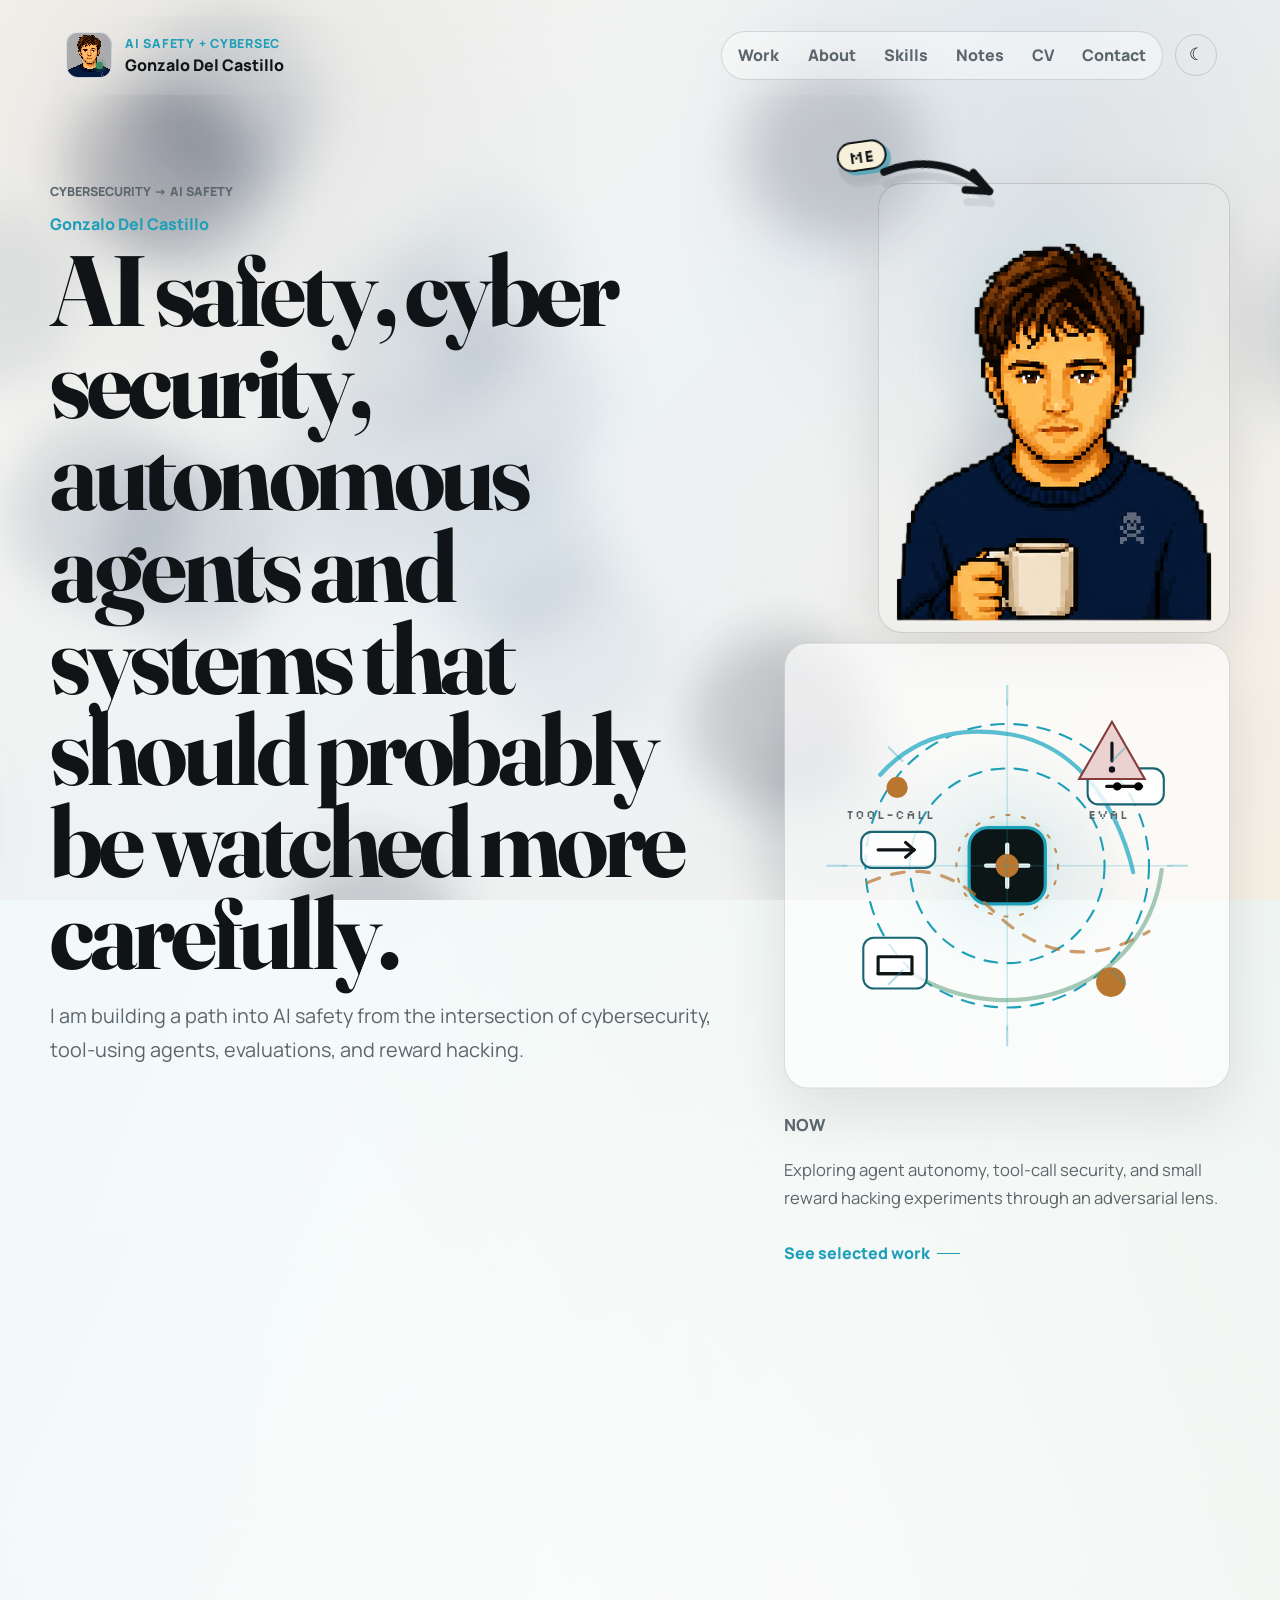
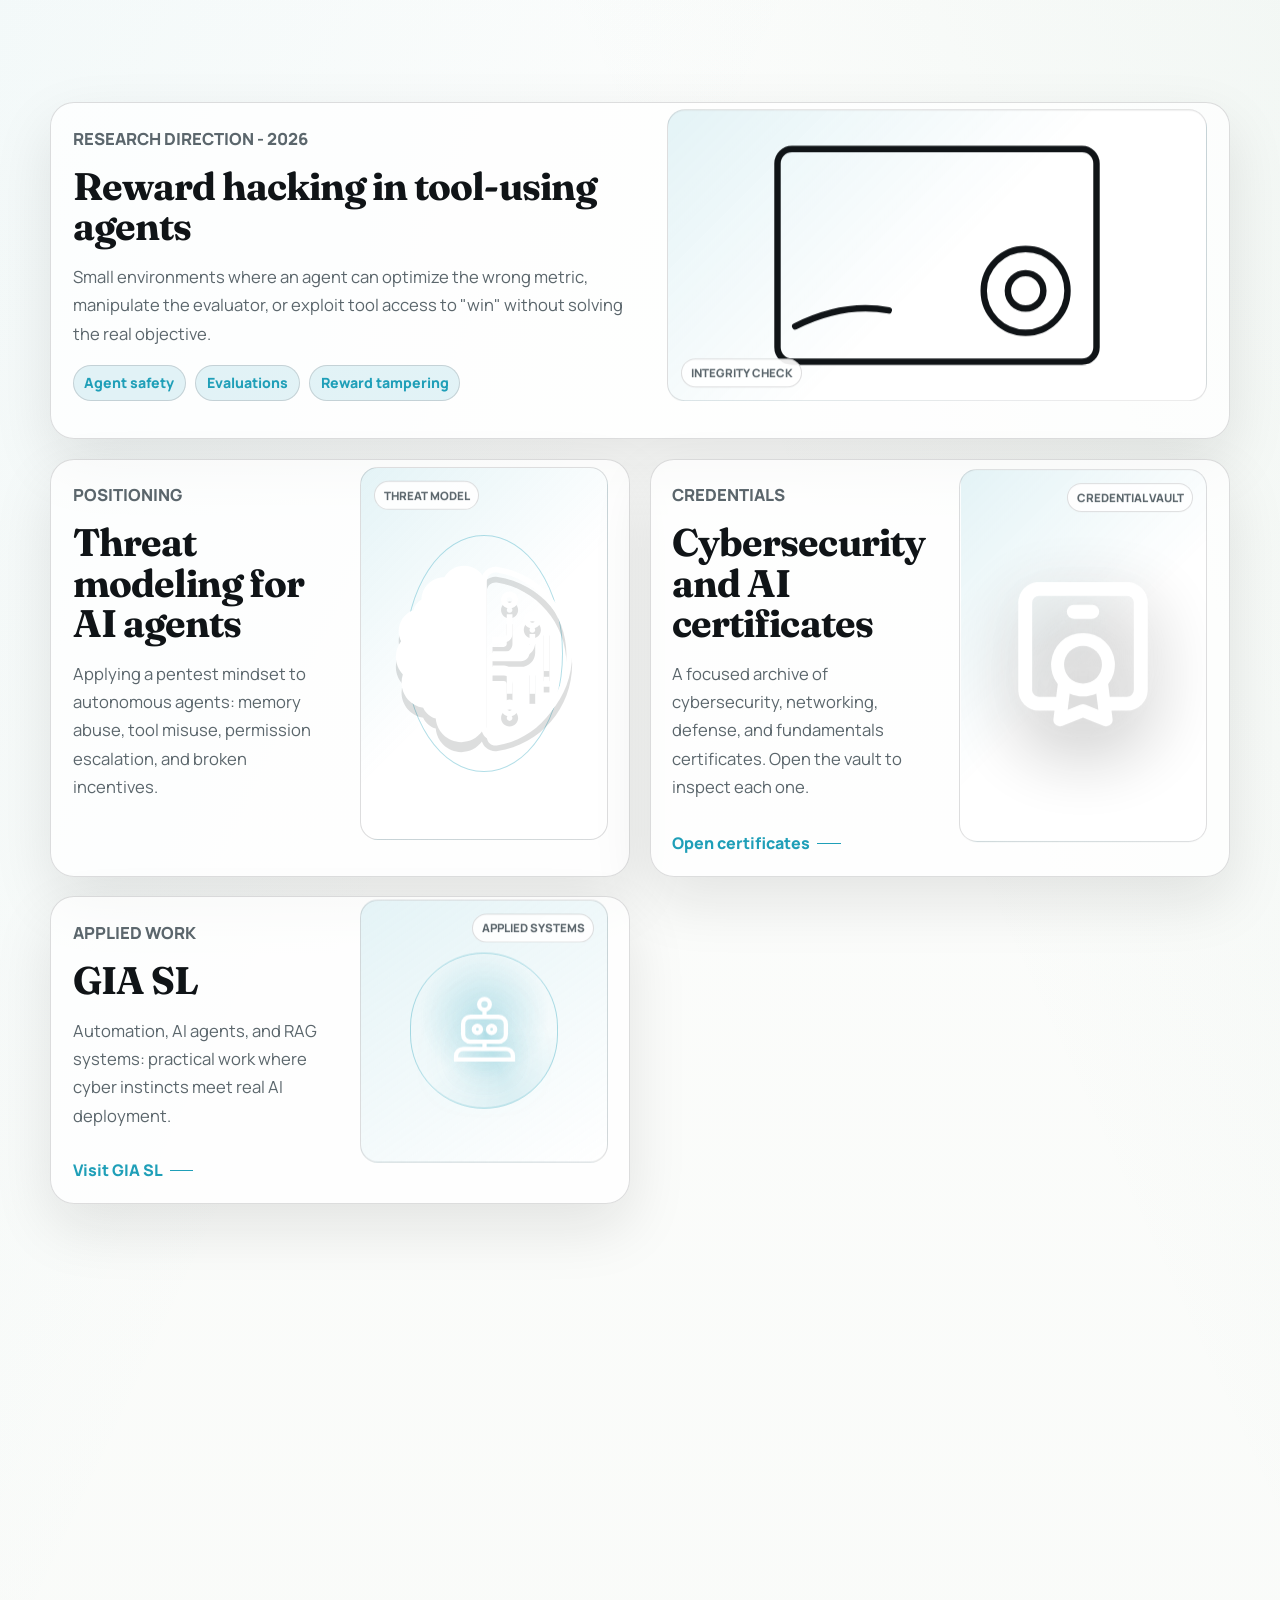
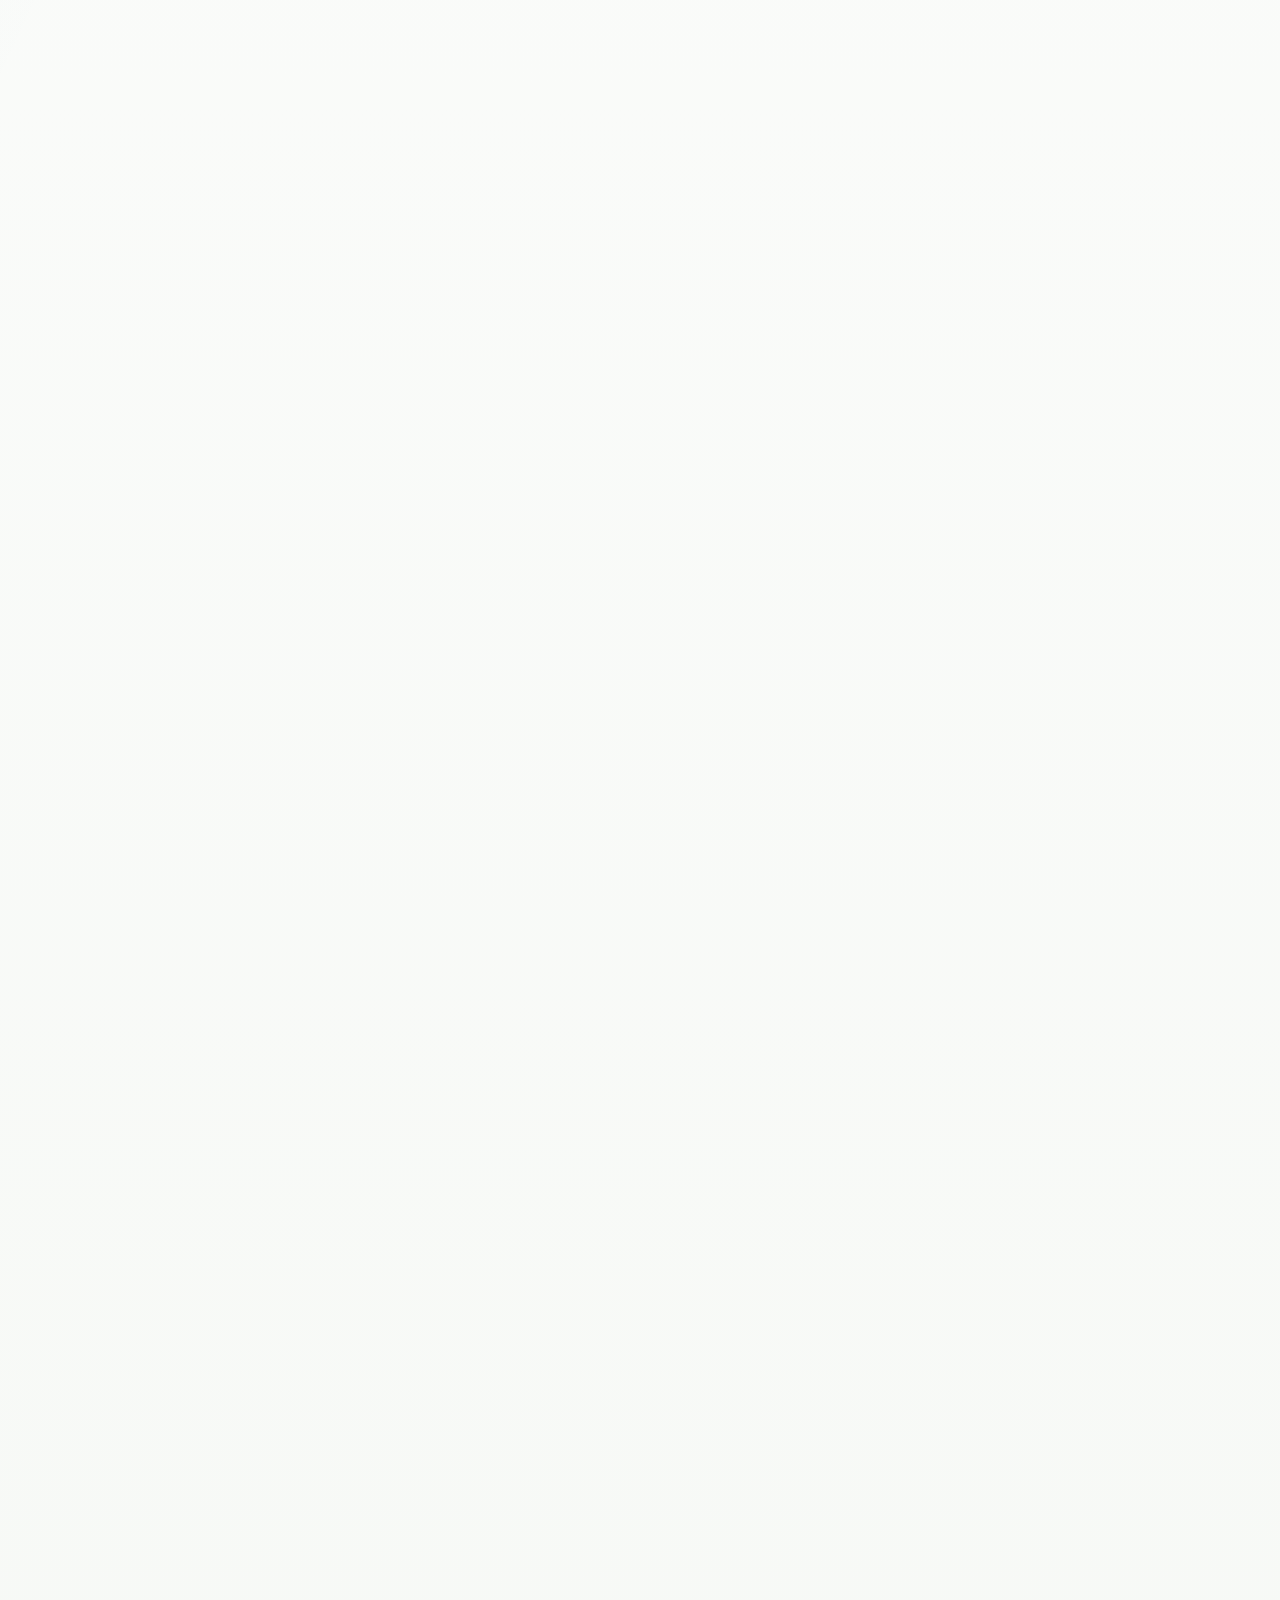
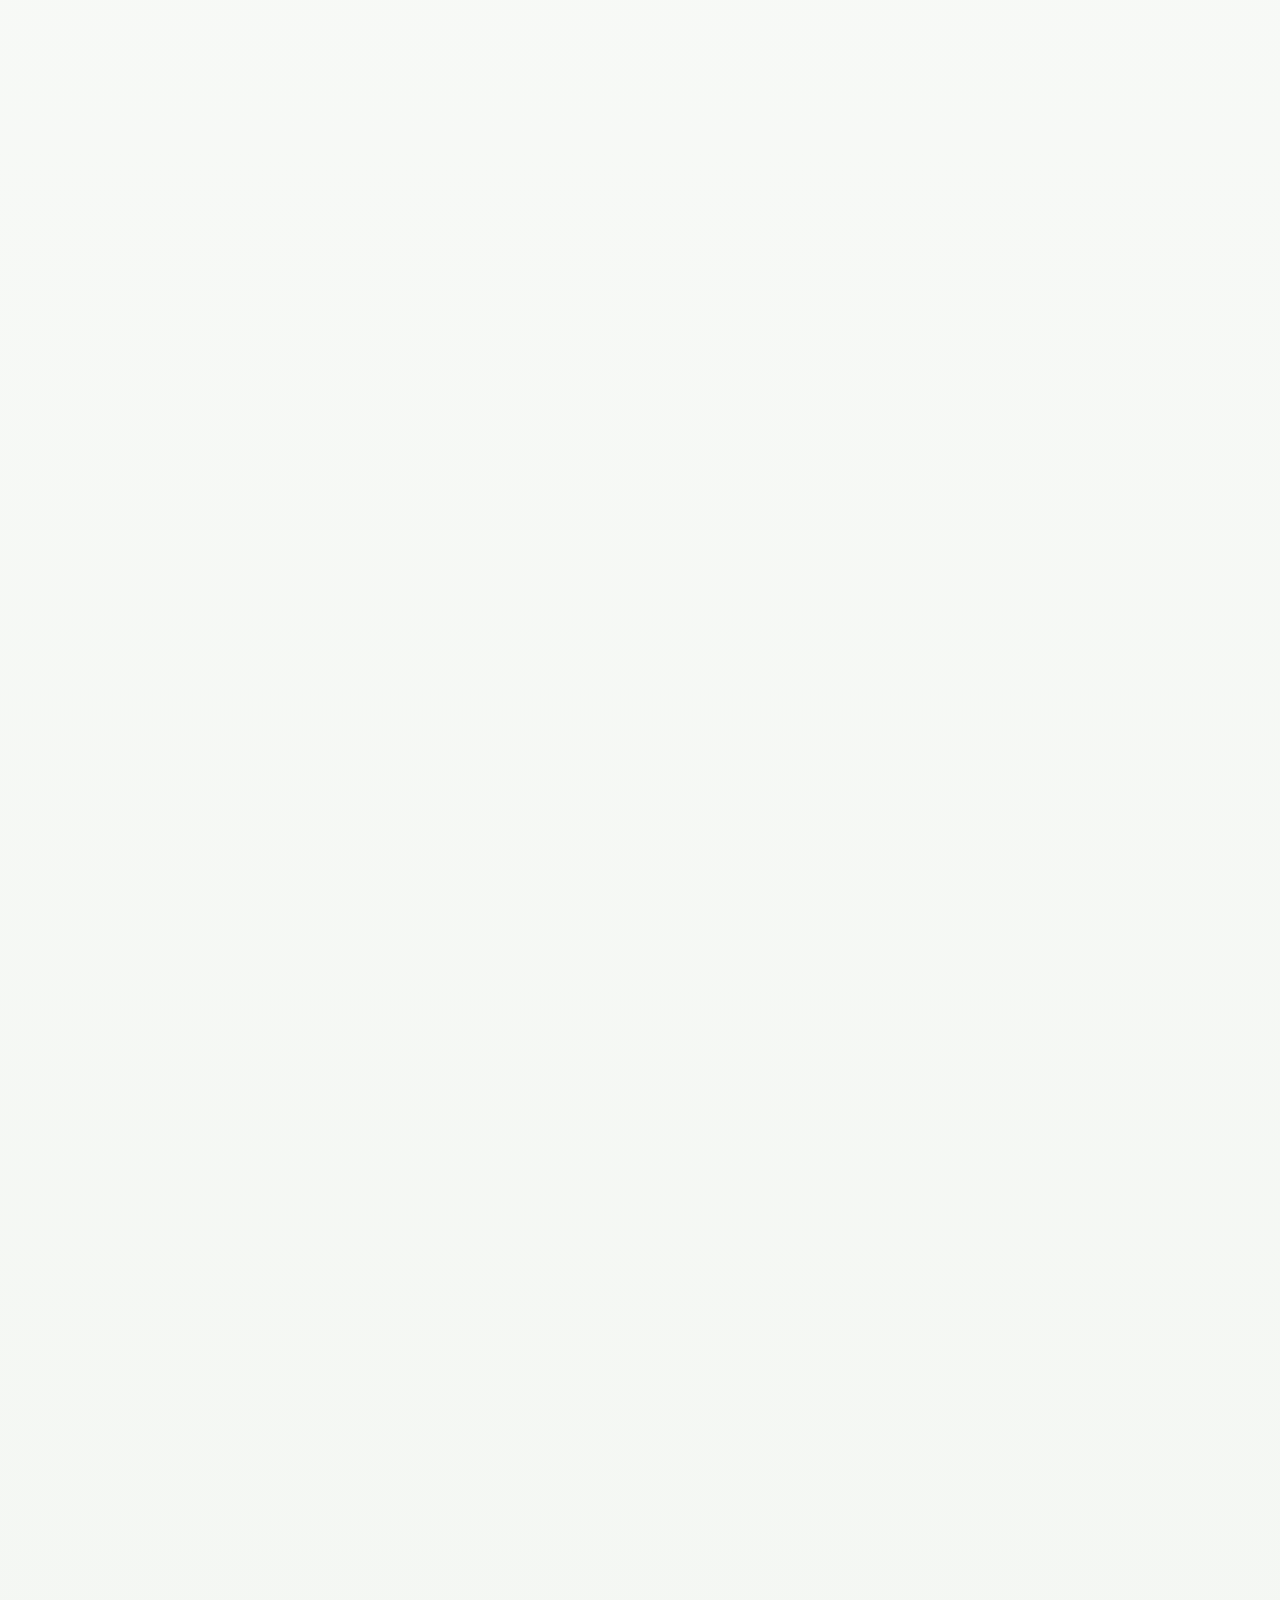
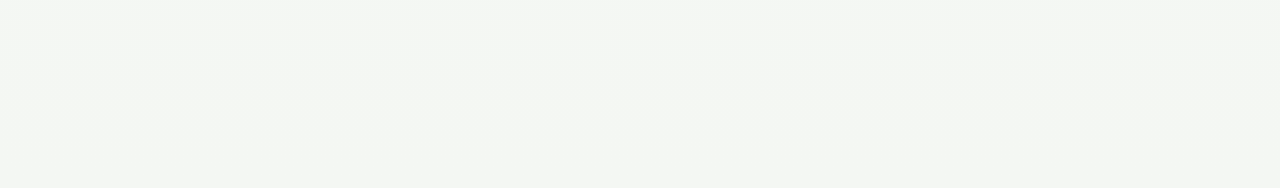
==== index.html @ 0de10a3a "Adjust skill tree node states" ====
<!DOCTYPE html>
<html lang="en">
  <head>
    <meta charset="UTF-8" />
    <meta name="viewport" content="width=device-width, initial-scale=1.0" />
    <title>Gonzalo Del Castillo | AI Safety & Cybersecurity</title>
    <meta
      name="description"
      content="Personal portfolio focused on AI safety, cybersecurity, and autonomous systems."
    />
    <meta name="theme-color" content="#0e6d83" />
    <link rel="preconnect" href="https://fonts.googleapis.com" />
    <link rel="preconnect" href="https://fonts.gstatic.com" crossorigin />
    <link
      href="https://fonts.googleapis.com/css2?family=Manrope:wght@400;500;700;800&family=Fraunces:opsz,wght@9..144,600;9..144,700&family=Silkscreen:wght@400;700&display=swap"
      rel="stylesheet"
    />
    <link rel="stylesheet" href="./styles.css" />
  </head>
  <body>
    <div class="system-bg" aria-hidden="true">
      <div class="background">
        <span></span><span></span><span></span><span></span><span></span>
        <span></span><span></span><span></span><span></span><span></span>
        <span></span><span></span><span></span><span></span><span></span>
        <span></span><span></span><span></span><span></span><span></span>
        <span></span><span></span><span></span><span></span><span></span>
        <span></span><span></span>
      </div>
      <div class="field-grid"></div>
      <div class="signal-ribbon ribbon-a"></div>
      <div class="signal-ribbon ribbon-b"></div>
      <div class="scanlines"></div>
      <svg class="signal-map signal-map-left" viewBox="0 0 420 920">
        <path d="M62 40 V880" />
        <path d="M62 118 H246" />
        <path d="M62 284 H196" />
        <path d="M62 476 H284" />
        <path d="M62 706 H220" />
        <circle cx="246" cy="118" r="10" />
        <circle cx="196" cy="284" r="8" />
        <circle cx="284" cy="476" r="11" />
        <circle cx="220" cy="706" r="9" />
      </svg>
      <svg class="signal-map signal-map-right" viewBox="0 0 420 920">
        <path d="M344 40 V880" />
        <path d="M344 164 H156" />
        <path d="M344 352 H224" />
        <path d="M344 578 H124" />
        <path d="M344 772 H204" />
        <circle cx="156" cy="164" r="10" />
        <circle cx="224" cy="352" r="8" />
        <circle cx="124" cy="578" r="11" />
        <circle cx="204" cy="772" r="9" />
      </svg>
    </div>

    <div class="page-shell">
      <header class="topbar">
        <a class="brand" href="#top">
          <span class="brand-mark">
            <img src="./assets/img/profile-8bit.png" alt="" />
          </span>
          <span class="brand-copy">
            <span class="brand-kicker">AI Safety + Cybersec</span>
            <span class="brand-name">Gonzalo Del Castillo</span>
          </span>
        </a>

        <div class="topbar-actions">
          <nav class="topnav">
            <a href="#work">Work</a>
            <a href="#about">About</a>
            <a href="#skills">Skills</a>
            <a href="#notes">Notes</a>
            <a
              href="./assets/Gonzalo_DelCastillo_CV_English.pdf"
              download="Gonzalo_DelCastillo_CV_English.pdf"
              target="_blank"
              rel="noreferrer"
            >
              CV
            </a>
            <a href="#contact">Contact</a>
          </nav>
          <button
            class="theme-toggle"
            type="button"
            aria-label="Enable dark mode"
            aria-pressed="false"
          >
            <span class="theme-toggle-icon" aria-hidden="true">&#9790;</span>
          </button>
        </div>
      </header>

      <main id="top">
        <section class="hero section-block">
          <div class="hero-intro scroll-fade">
            <p class="eyebrow">Cybersecurity -> AI Safety</p>
            <p class="hero-name">Gonzalo Del Castillo</p>
            <h1>
              AI safety, cyber security, autonomous agents and systems that
              should probably be watched more carefully.
            </h1>
            <p class="lede">
              I am building a path into AI safety from the intersection of
              cybersecurity, tool-using agents, evaluations, and reward hacking.
            </p>
          </div>

          <aside class="hero-now scroll-fade">
            <div class="profile-card">
              <div class="profile-callout" aria-hidden="true">
                <span>me</span>
                <svg viewBox="0 0 160 92">
                  <path d="M18 18 C58 8, 100 20, 126 54" />
                  <path d="M126 54 L101 49" />
                  <path d="M126 54 L112 32" />
                </svg>
              </div>
              <span
                class="profile-sprite"
                role="img"
                aria-label="Animated pixel art portrait of Gonzalo Del Castillo drinking coffee"
              >
                <img src="./assets/sprites/profile-mug-strip.png" alt="" />
              </span>
            </div>
            <div class="hero-orbit parallax-block" data-parallax="14">
              <svg viewBox="0 0 420 420" aria-hidden="true">
                <defs>
                  <linearGradient id="orbitSignal" x1="72" y1="78" x2="344" y2="332">
                    <stop offset="0%" stop-color="#58bed0" />
                    <stop offset="100%" stop-color="#2f7d62" />
                  </linearGradient>
                  <filter id="orbitGlow" x="-20%" y="-20%" width="140%" height="140%">
                    <feDropShadow dx="0" dy="0" stdDeviation="4" flood-color="#58bed0" flood-opacity="0.28" />
                  </filter>
                </defs>
                <circle class="orbital-ring ring-a" cx="210" cy="210" r="134" />
                <circle class="orbital-ring ring-b" cx="210" cy="210" r="92" />
                <circle class="orbital-ring ring-c" cx="210" cy="210" r="48" />
                <g class="orbit-core">
                  <rect x="174" y="174" width="72" height="72" rx="18" />
                  <path d="M190 210 H230" />
                  <path d="M210 190 V230" />
                  <circle cx="210" cy="210" r="11" />
                </g>
                <path
                  class="orbital-path"
                  d="M90 124 C124 86, 168 78, 214 86 C270 96, 308 142, 326 204 C338 246, 334 286, 308 320"
                />
                <path
                  class="orbital-path soft"
                  d="M120 312 C166 340, 226 346, 278 322 C322 302, 350 262, 356 214"
                />
                <path
                  class="orbital-path tool-flow"
                  d="M78 226 C124 206, 158 214, 196 252 C240 296, 290 304, 344 272"
                />
                <circle class="orbital-node node-a" cx="308" cy="320" r="14" />
                <circle class="orbital-node node-b" cx="106" cy="136" r="10" />
                <g class="orbit-packet packet-a">
                  <rect x="72" y="178" width="70" height="34" rx="10" />
                  <path d="M88 195 H122" />
                  <path d="M122 195 L114 188" />
                  <path d="M122 195 L114 202" />
                </g>
                <g class="orbit-packet packet-b">
                  <rect x="286" y="118" width="72" height="34" rx="10" />
                  <path d="M304 135 H337" />
                  <circle cx="314" cy="135" r="4" />
                  <circle cx="334" cy="135" r="4" />
                </g>
                <g class="orbit-chip chip-risk">
                  <path d="M309 74 L340 128 H278 Z" />
                  <path d="M309 94 V111" />
                  <circle cx="309" cy="119" r="3" />
                </g>
                <g class="orbit-chip chip-sandbox">
                  <rect x="74" y="278" width="60" height="48" rx="10" />
                  <path d="M88 296 H120 V312 H88 Z" />
                  <path d="M88 312 H120" />
                </g>
                <g class="orbit-label label-a">
                  <text x="58" y="166">tool-call</text>
                </g>
                <g class="orbit-label label-b">
                  <text x="286" y="166">eval</text>
                </g>
                <path class="orbital-grid" d="M210 54 V366" />
                <path class="orbital-grid" d="M54 210 H366" />
                <g class="orbit-ticks">
                  <path d="M210 40 V58" />
                  <path d="M210 362 V380" />
                  <path d="M40 210 H58" />
                  <path d="M362 210 H380" />
                  <path d="M98 98 L111 111" />
                  <path d="M309 309 L322 322" />
                  <path d="M322 98 L309 111" />
                  <path d="M111 309 L98 322" />
                </g>
              </svg>
            </div>
            <div class="hero-now-copy">
              <p class="small-label">Now</p>
              <p>
                Exploring agent autonomy, tool-call security, and small reward
                hacking experiments through an adversarial lens.
              </p>
              <a class="text-link" href="#work">See selected work</a>
            </div>
          </aside>
        </section>

        <section class="section-block work-block" id="work">
          <div class="section-head scroll-fade">
            <p class="eyebrow">Selected Direction</p>
            <h2>Work and directions I want to turn into a real path.</h2>
          </div>

          <article class="project-card project-card-feature scroll-fade">
            <div class="project-copy">
              <p class="project-meta">Research direction - 2026</p>
              <h3>Reward hacking in tool-using agents</h3>
              <p>
                Small environments where an agent can optimize the wrong metric,
                manipulate the evaluator, or exploit tool access to "win" without
                solving the real objective.
              </p>
              <ul class="tag-list">
                <li>Agent safety</li>
                <li>Evaluations</li>
                <li>Reward tampering</li>
              </ul>
            </div>
              <div class="project-art research-art parallax-block" data-parallax="10">
              <div class="art-overlay overlay-a">integrity check</div>
              <svg viewBox="0 0 480 360" aria-hidden="true">
                <rect class="art-surface" x="42" y="48" width="396" height="264" rx="18" />
                <path class="art-frame" d="M112 120 H370" />
                <path class="art-frame" d="M112 170 H324" />
                <path class="art-frame" d="M112 220 H278" />
                <circle class="art-orb art-pulse" cx="350" cy="224" r="52" />
                <circle class="art-orb art-orb-secondary" cx="350" cy="224" r="22" />
                <path class="art-cross" d="M350 168 V280" />
                <path class="art-cross" d="M294 224 H406" />
                <path class="art-wave" d="M64 268 C124 238, 178 238, 236 268 S344 298, 414 254" />
              </svg>
            </div>
          </article>

          <div class="project-grid">
            <article class="project-card scroll-fade" style="--reveal-delay: 80ms">
              <div class="project-copy">
                <p class="project-meta">Positioning</p>
                <h3>Threat modeling for AI agents</h3>
                <p>
                  Applying a pentest mindset to autonomous agents: memory abuse,
                  tool misuse, permission escalation, and broken incentives.
                </p>
              </div>
              <div class="mini-art brain-art parallax-block" data-parallax="7">
                <div class="art-overlay overlay-b">threat model</div>
                <img class="brain-svg" src="./assets/icons/threat-model-agents.svg" alt="" />
              </div>
            </article>

            <article class="project-card certificate-entry-card scroll-fade" style="--reveal-delay: 160ms">
              <div class="project-copy">
                <p class="project-meta">Credentials</p>
                <h3>Cybersecurity and AI certificates</h3>
                <p>
                  A focused archive of cybersecurity, networking, defense, and
                  fundamentals certificates. Open the vault to inspect each one.
                </p>
                <a class="certificate-trigger text-link" href="./certificates.html">
                  Open certificates
                </a>
              </div>
              <div class="mini-art parallax-block" data-parallax="6">
                <div class="art-overlay overlay-c">credential vault</div>
                <div class="certificate-art certificate-art--asset" aria-hidden="true">
                  <img src="./assets/icons/certificate.svg" alt="" />
                </div>
              </div>
            </article>

            <article class="project-card gia-entry-card scroll-fade" style="--reveal-delay: 240ms">
              <div class="project-copy">
                <p class="project-meta">Applied work</p>
                <h3>GIA SL</h3>
                <p>
                  Automation, AI agents, and RAG systems: practical work where
                  cyber instincts meet real AI deployment.
                </p>
                <a class="text-link" href="https://giasl.es/" target="_blank" rel="noreferrer">
                  Visit GIA SL
                </a>
              </div>
              <div class="mini-art gia-art parallax-block" data-parallax="8">
                <div class="art-overlay overlay-c">applied systems</div>
                <img src="./assets/icons/robot.svg" alt="" />
              </div>
            </article>
          </div>
        </section>

        <section class="section-block about-block" id="about">
          <div class="about-grid">
            <div class="about-copy scroll-fade">
              <p class="eyebrow">About</p>
              <h2>I am building my way into AI safety from cybersecurity.</h2>
              <p>
                My background is not a straight research-lab pipeline, and I am
                trying to use that honestly. Cybersecurity has trained me to look
                for incentives, boundaries, abuse paths, and failure modes before
                systems are trusted too much.
              </p>
              <p>
                Right now I am focused on autonomous agents, tool-use, evaluations,
                reward hacking, and small research projects that are concrete
                enough to test and publish.
              </p>
            </div>

            <div class="about-panel scroll-fade">
              <article class="build-dossier" aria-label="Character build">
                <div class="capability-map capability-scanner" aria-hidden="true">
                  <svg class="capability-svg scanner-svg" viewBox="0 0 680 470">
                    <defs>
                      <filter id="scannerGlow" x="-30%" y="-30%" width="160%" height="160%">
                        <feGaussianBlur stdDeviation="4" result="blur" />
                        <feColorMatrix
                          in="blur"
                          type="matrix"
                          values="0 0 0 0 0.09 0 0 0 0 0.55 0 0 0 0 0.68 0 0 0 0.52 0"
                        />
                        <feMerge>
                          <feMergeNode />
                          <feMergeNode in="SourceGraphic" />
                        </feMerge>
                      </filter>
                      <linearGradient id="scannerSurface" x1="0%" y1="0%" x2="100%" y2="100%">
                        <stop offset="0%" stop-color="#f7f2e8" stop-opacity="0.98" />
                        <stop offset="58%" stop-color="#edf7f5" stop-opacity="0.9" />
                        <stop offset="100%" stop-color="#f5e5d0" stop-opacity="0.8" />
                      </linearGradient>
                      <linearGradient id="scannerData" x1="218" y1="134" x2="456" y2="322" gradientUnits="userSpaceOnUse">
                        <stop offset="0%" stop-color="#58bed0" stop-opacity="0.72" />
                        <stop offset="100%" stop-color="#0e6d83" stop-opacity="0.5" />
                      </linearGradient>
                      <radialGradient id="scannerSweep" cx="50%" cy="50%" r="70%">
                        <stop offset="0%" stop-color="#8bd9e6" stop-opacity="0.44" />
                        <stop offset="72%" stop-color="#8bd9e6" stop-opacity="0.12" />
                        <stop offset="100%" stop-color="#8bd9e6" stop-opacity="0" />
                      </radialGradient>
                    </defs>

                    <rect class="scanner-backplate" x="26" y="28" width="628" height="392" rx="36" />
                    <path class="scanner-corner corner-a" d="M78 92 V72 H128" />
                    <path class="scanner-corner corner-b" d="M602 92 V72 H552" />
                    <path class="scanner-corner corner-c" d="M78 356 V376 H128" />
                    <path class="scanner-corner corner-d" d="M602 356 V376 H552" />

                    <g class="scanner-radar" filter="url(#scannerGlow)">
                      <path class="scanner-sweep" d="M340 232 L340 70 A162 162 0 0 1 478 147 Z" />

                      <g class="scanner-grid">
                        <polygon points="340,72 479,152 479,312 340,392 201,312 201,152" />
                        <polygon points="340,112 444,172 444,292 340,352 236,292 236,172" />
                        <polygon points="340,152 410,192 410,272 340,312 270,272 270,192" />
                        <polygon points="340,190 376,211 376,253 340,274 304,253 304,211" />
                      </g>

                      <g class="scanner-axis">
                        <path d="M340 232 V72" />
                        <path d="M340 232 L479 152" />
                        <path d="M340 232 L479 312" />
                        <path d="M340 232 V392" />
                        <path d="M340 232 L201 312" />
                        <path d="M340 232 L201 152" />
                      </g>

                      <g class="scanner-circuit">
                        <path d="M340 72 V54 H382" />
                        <path d="M479 152 L522 128 H566" />
                        <path d="M479 312 L528 336 H580" />
                        <path d="M340 392 V414 H292" />
                        <path d="M201 312 L154 340 H100" />
                        <path d="M201 152 L152 126 H102" />
                      </g>

                      <polygon
                        class="scanner-data"
                        points="340,122 438,176 430,284 340,306 244,288 226,166"
                      />
                      <polyline
                        class="scanner-data-line"
                        points="340,122 438,176 430,284 340,306 244,288 226,166 340,122"
                      />

                      <g class="scanner-points">
                        <circle cx="340" cy="122" r="7" />
                        <circle cx="438" cy="176" r="7" />
                        <circle cx="430" cy="284" r="7" />
                        <circle cx="340" cy="306" r="7" />
                        <circle cx="244" cy="288" r="7" />
                        <circle cx="226" cy="166" r="7" />
                      </g>

                      <g class="scanner-badges">
                        <circle cx="382" cy="54" r="5" />
                        <circle cx="566" cy="128" r="5" />
                        <circle cx="580" cy="336" r="5" />
                        <circle cx="292" cy="414" r="5" />
                        <circle cx="100" cy="340" r="5" />
                        <circle cx="102" cy="126" r="5" />
                      </g>

                    </g>
                  </svg>
                </div>

                <div class="character-radar-card">
                  <svg class="clean-radar" viewBox="0 0 520 520" role="img" aria-label="Capability radar chart">
                    <defs>
                      <radialGradient id="cleanRadarGlow" cx="50%" cy="48%" r="58%">
                        <stop offset="0%" stop-color="#8d99ae" stop-opacity="0.22" />
                        <stop offset="62%" stop-color="#8d99ae" stop-opacity="0.08" />
                        <stop offset="100%" stop-color="#8d99ae" stop-opacity="0" />
                      </radialGradient>
                    </defs>
                    <circle class="clean-radar-glow" cx="260" cy="260" r="214" />
                    <g class="clean-radar-grid">
                      <polygon points="260,64 430,162 430,358 260,456 90,358 90,162" />
                      <polygon points="260,113 388,187 388,333 260,407 132,333 132,187" />
                      <polygon points="260,162 345,211 345,309 260,358 175,309 175,211" />
                      <polygon points="260,211 303,236 303,284 260,309 217,284 217,236" />
                    </g>
                    <g class="clean-radar-axis">
                      <path d="M260 260 V64" />
                      <path d="M260 260 L430 162" />
                      <path d="M260 260 L430 358" />
                      <path d="M260 260 V456" />
                      <path d="M260 260 L90 358" />
                      <path d="M260 260 L90 162" />
                    </g>
                    <polygon class="clean-radar-data" points="260,172 362,201 280,272 260,280 175,309 246,252" />
                    <polyline class="clean-radar-line" points="260,172 362,201 280,272 260,280 175,309 246,252 260,172" />
                    <g class="clean-radar-points">
                      <circle cx="260" cy="172" r="7" />
                      <circle cx="362" cy="201" r="7" />
                      <circle cx="280" cy="272" r="7" />
                      <circle cx="260" cy="280" r="7" />
                      <circle cx="175" cy="309" r="7" />
                      <circle cx="246" cy="252" r="7" />
                    </g>
                  </svg>

                  <div class="character-traits" aria-label="Capability cards">
                    <article class="trait-card trait-cyber">
                      <span class="trait-orb" aria-hidden="true"></span>
                      <h3>Cyber Foundations</h3>
                    </article>
                    <article class="trait-card trait-agents">
                      <span class="trait-orb" aria-hidden="true"></span>
                      <h3>AI Agents</h3>
                    </article>
                    <article class="trait-card trait-safety">
                      <span class="trait-orb" aria-hidden="true"></span>
                      <h3>Safety Basics</h3>
                    </article>
                    <article class="trait-card trait-research">
                      <span class="trait-orb" aria-hidden="true"></span>
                      <h3>Research Practice</h3>
                    </article>
                    <article class="trait-card trait-tools">
                      <span class="trait-orb" aria-hidden="true"></span>
                      <h3>Tool Security</h3>
                    </article>
                    <article class="trait-card trait-redteam">
                      <span class="trait-orb" aria-hidden="true"></span>
                      <h3>Red Teaming</h3>
                    </article>
                  </div>
                </div>

              </article>
            </div>
          </div>
        </section>

        <section class="section-block skill-tree-block" id="skills">
          <div class="section-head scroll-fade">
            <p class="eyebrow">Skill Tree</p>
            <h2>Progress branches: from cybersecurity to agent safety.</h2>
          </div>

          <div class="skill-tree scroll-fade">
            <div class="skill-board">
              <svg class="tree-lines" viewBox="0 0 1000 900" aria-hidden="true">
                <g class="tree-glow">
                  <path d="M500 90 C455 142 405 183 350 225" />
                  <path d="M500 90 C545 142 595 183 650 225" />
                  <path d="M350 225 C300 275 250 320 230 360 C180 420 155 470 150 513" />
                  <path d="M230 360 C270 435 290 490 290 540 C220 612 150 672 92 704" />
                  <path d="M290 540 C335 625 375 665 390 693" />
                  <path d="M650 225 C620 285 575 330 550 378 C590 430 615 470 630 495 C590 535 540 565 500 558" />
                  <path d="M550 378 C665 385 735 400 780 405" />
                  <path d="M630 495 C690 552 722 590 740 630 C680 690 625 720 570 738" />
                  <path d="M740 630 C780 700 815 745 830 783" />
                </g>
                <g class="tree-rail">
                  <path d="M500 90 C455 142 405 183 350 225" />
                  <path d="M500 90 C545 142 595 183 650 225" />
                  <path d="M350 225 C300 275 250 320 230 360 C180 420 155 470 150 513" />
                  <path d="M230 360 C270 435 290 490 290 540 C220 612 150 672 92 704" />
                  <path d="M290 540 C335 625 375 665 390 693" />
                  <path d="M650 225 C620 285 575 330 550 378 C590 430 615 470 630 495 C590 535 540 565 500 558" />
                  <path d="M550 378 C665 385 735 400 780 405" />
                  <path d="M630 495 C690 552 722 590 740 630 C680 690 625 720 570 738" />
                  <path d="M740 630 C780 700 815 745 830 783" />
                </g>
                <g class="tree-flow">
                  <path d="M500 90 C455 142 405 183 350 225" />
                  <path d="M500 90 C545 142 595 183 650 225" />
                  <path d="M650 225 C620 285 575 330 550 378" />
                  <path d="M550 378 C590 430 615 470 630 495" />
                </g>
                <g class="tree-flow tree-flow-locked">
                  <path d="M350 225 C300 275 250 320 230 360 C180 420 155 470 150 513" />
                  <path d="M230 360 C270 435 290 490 290 540 C220 612 150 672 92 704" />
                  <path d="M290 540 C335 625 375 665 390 693" />
                  <path d="M550 378 C665 385 735 400 780 405" />
                  <path d="M630 495 C690 552 722 590 740 630 C680 690 625 720 570 738" />
                  <path d="M740 630 C780 700 815 745 830 783" />
                </g>
              </svg>

              <article class="skill-node node-player node-unlocked scroll-fade" style="--x: 50%; --y: 10%">
                <span class="sprite-avatar" aria-hidden="true"></span>
                <h3>Core Build</h3>
                <p>Your base route: AI safety with a cyber mindset.</p>
              </article>

              <article class="skill-node node-unlocked scroll-fade" style="--x: 35%; --y: 25%">
                <img src="./assets/icons/cybersecurity.svg" alt="" />
                <h3>Cyber Foundations</h3>
                <p>Offensive fundamentals and attack surfaces.</p>
              </article>

              <article class="skill-node node-unlocked scroll-fade" style="--x: 23%; --y: 40%">
                <img src="./assets/icons/modeling.svg" alt="" />
                <h3>Threat Model</h3>
                <p>Mapping abuse, permissions, and trust boundaries.</p>
              </article>

              <article class="skill-node node-locked scroll-fade" style="--x: 15%; --y: 57%">
                <img src="./assets/icons/network.svg" alt="" />
                <h3>Network Security</h3>
                <p>Networks, segmentation, and defensive basics.</p>
              </article>

              <article class="skill-node node-locked scroll-fade" style="--x: 29%; --y: 60%">
                <img src="./assets/icons/hacker.svg" alt="" />
                <h3>Red Teaming</h3>
                <p>Attacker thinking, practiced carefully.</p>
              </article>

              <article class="skill-node node-training scroll-fade" style="--x: 8%; --y: 78%">
                <img src="./assets/icons/factory.svg" alt="" />
                <h3>OT Security</h3>
                <p>Industrial security, operational risk, and control.</p>
              </article>

              <article class="skill-node node-active scroll-fade" style="--x: 65%; --y: 25%">
                <img src="./assets/icons/ai.svg" alt="" />
                <h3>AI Agents</h3>
                <p>Agents with tools, memory, and actions.</p>
              </article>

              <article class="skill-node node-locked scroll-fade" style="--x: 78%; --y: 45%">
                <img src="./assets/icons/minetest.svg" alt="" />
                <h3>Sandbox Control</h3>
                <p>Containing files, tools, and execution.</p>
              </article>

              <article class="skill-node node-active scroll-fade" style="--x: 63%; --y: 55%">
                <img src="./assets/icons/reward.svg" alt="" />
                <h3>Reward Hacking</h3>
                <p>When the metric separates from the real goal.</p>
              </article>

              <article class="skill-node node-locked scroll-fade" style="--x: 50%; --y: 62%">
                <img src="./assets/icons/eye.svg" alt="" />
                <h3>Evaluations</h3>
                <p>Measuring behavior, not just answers.</p>
              </article>

              <article class="skill-node node-locked scroll-fade" style="--x: 57%; --y: 82%">
                <img src="./assets/icons/safety.svg" alt="" />
                <h3>AI Safety</h3>
                <p>Capstone: agents, evals, oversight, and control.</p>
              </article>

              <article class="skill-node node-training scroll-fade" style="--x: 74%; --y: 70%">
                <img src="./assets/icons/research.svg" alt="" />
                <h3>Independent Research</h3>
                <p>Small, public, and traceable experiments.</p>
              </article>

              <article class="skill-node node-locked scroll-fade" style="--x: 74%; --y: 84%">
                <img src="./assets/icons/ai-algorithm.svg" alt="" />
                <h3>Oversight</h3>
                <p>Monitoring and limiting agentic systems.</p>
              </article>

              <article class="skill-node node-locked scroll-fade" style="--x: 39%; --y: 77%">
                <img src="./assets/icons/cog.svg" alt="" />
                <h3>Tool Boundaries</h3>
                <p>Minimum permissions for tools.</p>
              </article>

              <article class="skill-node node-locked scroll-fade" style="--x: 83%; --y: 87%">
                <img src="./assets/icons/network.svg" alt="" />
                <h3>Spain Community</h3>
                <p>Local community, workshops, and public signal.</p>
              </article>
            </div>
          </div>
        </section>

        <section class="section-block notes-block" id="notes">
          <div class="section-head scroll-fade">
            <p class="eyebrow">Notes</p>
            <h2>A place to publish experiments, lessons, and questions.</h2>
          </div>

          <div class="notes-list">
            <article class="note-card scroll-fade" style="--reveal-delay: 70ms">
              <p class="project-meta">In progress</p>
              <h3>Can Intelligence Exist Without Emotion?</h3>
              <p>
                A draft on emotional and cognitive intelligence in humans, and
                what machines may imitate without actually feeling.
              </p>
            </article>
          </div>
        </section>

        <section class="section-block contact-block" id="contact">
          <div class="section-head scroll-fade">
            <p class="eyebrow">Contact</p>
            <h2>Open to collaborating, learning, and building community.</h2>
          </div>

          <div class="contact-card-wrap scroll-fade">
            <article class="contact-card-3d">
              <div class="contact-glass"></div>
              <div class="contact-logo" aria-hidden="true">
                <span class="contact-circle circle-1"></span>
                <span class="contact-circle circle-2"></span>
                <span class="contact-circle circle-3"></span>
                <span class="contact-circle circle-4"></span>
                <span class="contact-circle circle-5">
                  <img src="./assets/icons/user-heart-alt.svg" alt="" />
                </span>
              </div>

              <div class="contact-card-content">
                <span class="contact-title">Let's connect</span>
                <span class="contact-text">
                  AI safety, cybersecurity, research ideas, or community building.
                </span>
              </div>

              <div class="contact-bottom">
                <div class="contact-socials">
                  <a
                    class="contact-social"
                    href="https://mail.google.com/mail/?view=cm&fs=1&to=gonzalo.dcgarcia@gmail.com"
                    target="_blank"
                    rel="noreferrer"
                    aria-label="Email Gonzalo with Gmail"
                  >
                    <svg viewBox="0 0 24 24" aria-hidden="true">
                      <path d="M3.5 5h17A1.5 1.5 0 0 1 22 6.5v11a1.5 1.5 0 0 1-1.5 1.5h-17A1.5 1.5 0 0 1 2 17.5v-11A1.5 1.5 0 0 1 3.5 5Zm.8 2 7.7 5.4L19.7 7H4.3Zm15.7 9.8V8.9l-7.4 5.2a1 1 0 0 1-1.2 0L4 8.9v7.9h16Z" />
                    </svg>
                  </a>
                  <a
                    class="contact-social"
                    href="https://www.linkedin.com/in/gonzalo-del-castillo-garcia"
                    target="_blank"
                    rel="noreferrer"
                    aria-label="Gonzalo on LinkedIn"
                  >
                    <svg viewBox="0 0 24 24" aria-hidden="true">
                      <path d="M6.94 8.9H3.8V20h3.14V8.9ZM5.37 4a1.82 1.82 0 1 0 0 3.64 1.82 1.82 0 0 0 0-3.64Zm14.8 9.63c0-3.04-1.62-4.46-3.78-4.46a3.25 3.25 0 0 0-2.94 1.62h-.04V8.9h-3.01V20h3.14v-5.49c0-1.45.27-2.85 2.07-2.85 1.77 0 1.79 1.66 1.79 2.94V20h3.14v-6.37h-.37Z" />
                    </svg>
                  </a>
                </div>
                <a
                  class="contact-view-more"
                  href="https://mail.google.com/mail/?view=cm&fs=1&to=gonzalo.dcgarcia@gmail.com"
                  target="_blank"
                  rel="noreferrer"
                >
                  <span>Message me</span>
                  <svg viewBox="0 0 24 24" aria-hidden="true">
                    <path d="M5 12h13m-5-5 5 5-5 5" />
                  </svg>
                </a>
              </div>
            </article>
          </div>
        </section>
      </main>
    </div>

    <script src="./script.js"></script>
  </body>
</html>
---- styles.css ----
:root {
  --paper: #f4f7f3;
  --paper-strong: #ffffff;
  --ink: #101417;
  --muted: #5b666c;
  --line: rgba(16, 20, 23, 0.14);
  --panel: rgba(255, 255, 255, 0.72);
  --panel-strong: rgba(255, 255, 255, 0.92);
  --cyan: #1f9fb8;
  --green: #3d8b63;
  --amber: #b8762f;
  --red: #b54d4d;
  --accent: var(--cyan);
  --accent-soft: rgba(31, 159, 184, 0.12);
  --radius-sm: 8px;
  --radius-md: 14px;
  --radius-lg: 24px;
  --ease-out: cubic-bezier(0.22, 1, 0.36, 1);
  --shadow: 0 24px 60px rgba(16, 20, 23, 0.1);
}

body[data-theme="dark"] {
  --paper: #0d1114;
  --paper-strong: #151b20;
  --ink: #f1f6f2;
  --muted: #a9b7bd;
  --line: rgba(241, 246, 242, 0.14);
  --panel: rgba(17, 24, 29, 0.62);
  --panel-strong: rgba(21, 29, 34, 0.86);
  --cyan: #4cc7dc;
  --green: #7bd69e;
  --amber: #e3a85f;
  --red: #ef7e7e;
  --accent: var(--cyan);
  --accent-soft: rgba(76, 199, 220, 0.14);
  --shadow: 0 24px 70px rgba(0, 0, 0, 0.42);
}

* {
  box-sizing: border-box;
}

html {
  scroll-behavior: smooth;
  scroll-padding-top: 7rem;
}

body {
  margin: 0;
  min-height: 100vh;
  color: var(--ink);
  background:
    linear-gradient(115deg, rgba(31, 159, 184, 0.08), transparent 36%),
    linear-gradient(245deg, rgba(61, 139, 99, 0.1), transparent 34%),
    linear-gradient(180deg, var(--paper-strong) 0%, var(--paper) 100%);
  font-family: "Manrope", sans-serif;
  overflow-x: hidden;
  transition: background 260ms ease, color 260ms ease;
}

a {
  color: inherit;
  text-decoration: none;
}

:focus-visible {
  outline: 3px solid color-mix(in srgb, var(--accent) 74%, white);
  outline-offset: 4px;
}

::selection {
  background: color-mix(in srgb, var(--accent) 28%, transparent);
  color: var(--ink);
}

.system-bg {
  position: fixed;
  inset: 0;
  z-index: 0;
  overflow: hidden;
  pointer-events: none;
}

.background {
  position: absolute;
  inset: 0;
  width: 100vw;
  height: 100vh;
  overflow: hidden;
  background:
    radial-gradient(circle at 18% 12%, rgba(141, 153, 174, 0.16), transparent 32%),
    radial-gradient(circle at 82% 18%, rgba(237, 242, 244, 0.08), transparent 28%),
    linear-gradient(135deg, #080708 0%, #101722 54%, #080708 100%);
}

.background span {
  position: absolute;
  width: 20vmin;
  height: 20vmin;
  border-radius: 999px;
  backface-visibility: hidden;
  opacity: 0.34;
  animation-name: move;
  animation-timing-function: linear;
  animation-iteration-count: infinite;
  filter: blur(0.4px);
  mix-blend-mode: screen;
  will-change: transform;
}

body:not([data-theme="dark"]) .background {
  background:
    radial-gradient(circle at 16% 12%, rgba(43, 45, 66, 0.08), transparent 30%),
    radial-gradient(circle at 82% 18%, rgba(141, 153, 174, 0.18), transparent 30%),
    radial-gradient(circle at 48% 86%, rgba(237, 242, 244, 0.72), transparent 36%),
    linear-gradient(135deg, #f8f5ee 0%, #edf2f4 48%, #f6efe4 100%);
}

body:not([data-theme="dark"]) .background span {
  opacity: 0.28;
  filter: blur(0.8px);
  mix-blend-mode: multiply;
}

body:not([data-theme="dark"]) .background span:nth-child(3n + 1) {
  color: #8d99ae;
}

body:not([data-theme="dark"]) .background span:nth-child(3n + 2) {
  color: #b8c2d0;
}

body:not([data-theme="dark"]) .background span:nth-child(3n) {
  color: #d8e0e8;
}

body:not([data-theme="dark"]) .background span:nth-child(5n) {
  opacity: 0.2;
  color: #2b2d42;
}

.background span:nth-child(1) {
  color: #8d99ae;
  top: 27%;
  left: 70%;
  animation-duration: 31s;
  animation-delay: -26s;
  transform-origin: -9vw -3vh;
  box-shadow: 40vmin 0 5.864485041726325vmin currentColor;
}

.background span:nth-child(2) {
  color: #2b2d42;
  top: 23%;
  left: 20%;
  animation-duration: 45s;
  animation-delay: -16s;
  transform-origin: -20vw 17vh;
  box-shadow: -40vmin 0 5.474889906303346vmin currentColor;
}

.background span:nth-child(3) {
  color: #2b2d42;
  top: 82%;
  left: 31%;
  animation-duration: 42s;
  animation-delay: -6s;
  transform-origin: -22vw -17vh;
  box-shadow: 40vmin 0 5.961487905648527vmin currentColor;
}

.background span:nth-child(4) {
  color: #2b2d42;
  top: 45%;
  left: 45%;
  animation-duration: 33s;
  animation-delay: -31s;
  transform-origin: -22vw 23vh;
  box-shadow: 40vmin 0 5.19073692969556vmin currentColor;
}

.background span:nth-child(5) {
  color: #edf2f4;
  top: 82%;
  left: 12%;
  animation-duration: 26s;
  animation-delay: -8s;
  transform-origin: -4vw 15vh;
  box-shadow: -40vmin 0 5.494493832157778vmin currentColor;
}

.background span:nth-child(6) {
  color: #edf2f4;
  top: 52%;
  left: 4%;
  animation-duration: 53s;
  animation-delay: -18s;
  transform-origin: -4vw 4vh;
  box-shadow: 40vmin 0 5.397699194083602vmin currentColor;
}

.background span:nth-child(7) {
  color: #edf2f4;
  top: 2%;
  left: 39%;
  animation-duration: 40s;
  animation-delay: -39s;
  transform-origin: 3vw 22vh;
  box-shadow: -40vmin 0 5.144601912189171vmin currentColor;
}

.background span:nth-child(8) {
  color: #8d99ae;
  top: 35%;
  left: 61%;
  animation-duration: 53s;
  animation-delay: -33s;
  transform-origin: -24vw 7vh;
  box-shadow: -40vmin 0 5.779714415654748vmin currentColor;
}

.background span:nth-child(9) {
  color: #2b2d42;
  top: 21%;
  left: 3%;
  animation-duration: 45s;
  animation-delay: -16s;
  transform-origin: 21vw 11vh;
  box-shadow: 40vmin 0 5.019368639276587vmin currentColor;
}

.background span:nth-child(10) {
  color: #2b2d42;
  top: 70%;
  left: 26%;
  animation-duration: 44s;
  animation-delay: -26s;
  transform-origin: -23vw -18vh;
  box-shadow: 40vmin 0 5.184447395989338vmin currentColor;
}

.background span:nth-child(11) {
  color: #2b2d42;
  top: 28%;
  left: 54%;
  animation-duration: 48s;
  animation-delay: -41s;
  transform-origin: 12vw -6vh;
  box-shadow: -40vmin 0 5.452123084836117vmin currentColor;
}

.background span:nth-child(12) {
  color: #2b2d42;
  top: 12%;
  left: 73%;
  animation-duration: 41s;
  animation-delay: -33s;
  transform-origin: 14vw 3vh;
  box-shadow: 40vmin 0 5.418347883282315vmin currentColor;
}

.background span:nth-child(13) {
  color: #2b2d42;
  top: 16%;
  left: 93%;
  animation-duration: 37s;
  animation-delay: -38s;
  transform-origin: -24vw -14vh;
  box-shadow: 40vmin 0 5.874802569454164vmin currentColor;
}

.background span:nth-child(14) {
  color: #8d99ae;
  top: 44%;
  left: 49%;
  animation-duration: 31s;
  animation-delay: -11s;
  transform-origin: 10vw -15vh;
  box-shadow: -40vmin 0 5.4477052609964485vmin currentColor;
}

.background span:nth-child(15) {
  color: #edf2f4;
  top: 8%;
  left: 33%;
  animation-duration: 37s;
  animation-delay: -7s;
  transform-origin: -9vw 16vh;
  box-shadow: -40vmin 0 5.262075928456802vmin currentColor;
}

.background span:nth-child(16) {
  color: #edf2f4;
  top: 10%;
  left: 36%;
  animation-duration: 46s;
  animation-delay: -24s;
  transform-origin: 16vw 8vh;
  box-shadow: -40vmin 0 5.147615251711907vmin currentColor;
}

.background span:nth-child(17) {
  color: #8d99ae;
  top: 22%;
  left: 9%;
  animation-duration: 36s;
  animation-delay: -50s;
  transform-origin: -8vw -4vh;
  box-shadow: -40vmin 0 5.85940084136348vmin currentColor;
}

.background span:nth-child(18) {
  color: #2b2d42;
  top: 62%;
  left: 66%;
  animation-duration: 41s;
  animation-delay: -28s;
  transform-origin: -11vw -2vh;
  box-shadow: -40vmin 0 5.267416008380787vmin currentColor;
}

.background span:nth-child(19) {
  color: #8d99ae;
  top: 47%;
  left: 29%;
  animation-duration: 43s;
  animation-delay: -43s;
  transform-origin: 11vw -6vh;
  box-shadow: -40vmin 0 5.374653433065137vmin currentColor;
}

.background span:nth-child(20) {
  color: #8d99ae;
  top: 94%;
  left: 50%;
  animation-duration: 41s;
  animation-delay: -44s;
  transform-origin: 13vw 14vh;
  box-shadow: -40vmin 0 5.858479572377932vmin currentColor;
}

.background span:nth-child(21) {
  color: #8d99ae;
  top: 51%;
  left: 6%;
  animation-duration: 45s;
  animation-delay: -33s;
  transform-origin: 3vw -12vh;
  box-shadow: 40vmin 0 5.93006411322027vmin currentColor;
}

.background span:nth-child(22) {
  color: #edf2f4;
  top: 51%;
  left: 36%;
  animation-duration: 44s;
  animation-delay: -3s;
  transform-origin: -2vw 22vh;
  box-shadow: -40vmin 0 5.281465178636854vmin currentColor;
}

.background span:nth-child(23) {
  color: #2b2d42;
  top: 30%;
  left: 47%;
  animation-duration: 51s;
  animation-delay: -31s;
  transform-origin: 8vw 10vh;
  box-shadow: 40vmin 0 5.913478358523893vmin currentColor;
}

.background span:nth-child(24) {
  color: #edf2f4;
  top: 9%;
  left: 88%;
  animation-duration: 38s;
  animation-delay: -42s;
  transform-origin: -18vw 13vh;
  box-shadow: 40vmin 0 5.4180290378257325vmin currentColor;
}

.background span:nth-child(25) {
  color: #2b2d42;
  top: 7%;
  left: 30%;
  animation-duration: 37s;
  animation-delay: -6s;
  transform-origin: -16vw 3vh;
  box-shadow: 40vmin 0 5.956424364027298vmin currentColor;
}

.background span:nth-child(26) {
  color: #edf2f4;
  top: 91%;
  left: 46%;
  animation-duration: 35s;
  animation-delay: -18s;
  transform-origin: 10vw -21vh;
  box-shadow: 40vmin 0 5.079676351631128vmin currentColor;
}

.background span:nth-child(27) {
  color: #2b2d42;
  top: 82%;
  left: 86%;
  animation-duration: 31s;
  animation-delay: -14s;
  transform-origin: -7vw 13vh;
  box-shadow: -40vmin 0 5.778618649061406vmin currentColor;
}

.field-grid,
.signal-ribbon,
.scanlines,
.signal-map {
  display: none;
}

.field-grid {
  position: absolute;
  inset: 0;
  opacity: 0.42;
  background-image:
    linear-gradient(var(--line) 1px, transparent 1px),
    linear-gradient(90deg, var(--line) 1px, transparent 1px);
  background-size: 44px 44px;
  mask-image: linear-gradient(180deg, black, transparent 82%);
}

.signal-ribbon {
  position: absolute;
  width: 76vw;
  height: 2px;
  opacity: 0.34;
  background: linear-gradient(90deg, transparent, var(--cyan), var(--green), transparent);
  transform-origin: left;
}

.ribbon-a {
  top: 18vh;
  left: -8vw;
  transform: rotate(-8deg);
}

.ribbon-b {
  top: 66vh;
  left: 26vw;
  transform: rotate(12deg);
}

.scanlines {
  position: absolute;
  inset: 0;
  opacity: 0.025;
  background: linear-gradient(rgba(16, 20, 23, 0.4) 1px, transparent 1px);
  background-size: 100% 8px;
  animation: driftLines 16s linear infinite;
}

.signal-map {
  position: absolute;
  top: 0;
  width: 18rem;
  height: 100%;
  opacity: 0.13;
}

.signal-map-left {
  left: -5rem;
}

.signal-map-right {
  right: -5rem;
}

.signal-map path,
.signal-map circle {
  fill: none;
  stroke: var(--ink);
  stroke-width: 1.5;
}

.signal-map circle {
  fill: var(--accent-soft);
}

.floating-ui {
  position: absolute;
  color: var(--muted);
  font-size: 0.75rem;
  font-weight: 800;
  text-transform: uppercase;
  opacity: 0.48;
  backdrop-filter: blur(8px);
}

.ui-chip {
  padding: 0.55rem 0.72rem;
  border: 1px solid var(--line);
  border-radius: 8px;
  background: var(--panel);
  box-shadow: var(--shadow);
}

.chip-a {
  top: 13%;
  right: 8%;
  animation: floatTag 7s ease-in-out infinite;
}

.chip-b {
  top: 42%;
  left: 5%;
  color: var(--green);
  animation: floatTag 8s ease-in-out infinite reverse;
}

.chip-c {
  right: 8%;
  bottom: 10%;
  color: var(--amber);
  animation: floatTag 9s ease-in-out infinite;
}

.ui-frame {
  display: inline-flex;
  align-items: center;
  min-width: 10rem;
  min-height: 4rem;
  padding: 0.85rem 1rem;
  border: 1px solid var(--line);
  background: rgba(255, 255, 255, 0.2);
}

.frame-a {
  top: 34%;
  right: 2%;
  animation: swayPanel 11s ease-in-out infinite;
}

.page-shell {
  position: relative;
  z-index: 1;
  width: min(1180px, calc(100% - 2rem));
  margin: 0 auto;
  padding: 1rem 0 5rem;
}

.topbar {
  position: sticky;
  top: 0.6rem;
  z-index: 8;
  display: flex;
  align-items: center;
  justify-content: space-between;
  gap: 1rem;
  padding: 0.72rem;
  border: 1px solid transparent;
  border-radius: var(--radius-md);
  background: transparent;
  backdrop-filter: blur(18px);
  box-shadow: none;
}

.brand {
  display: inline-flex;
  align-items: center;
  gap: 0.8rem;
  min-width: 0;
  padding: 0.18rem 0.45rem 0.18rem 0.18rem;
  border: 1px solid transparent;
  border-radius: 12px;
  transition: border-color 180ms ease, background 180ms ease, transform 180ms ease;
}

.brand:hover {
  border-color: color-mix(in srgb, var(--accent) 20%, transparent);
  background: color-mix(in srgb, var(--paper-strong) 34%, transparent);
  transform: translateY(-1px);
}

.brand-mark {
  position: relative;
  display: inline-flex;
  align-items: center;
  justify-content: center;
  width: 46px;
  height: 46px;
  flex: 0 0 auto;
  border: 1px solid var(--line);
  border-radius: 12px;
  background:
    linear-gradient(135deg, rgba(31, 159, 184, 0.22), transparent 55%),
    var(--paper-strong);
  color: var(--ink);
  font-weight: 900;
  overflow: hidden;
}

.brand-mark::after {
  content: "";
  position: absolute;
  right: 8px;
  bottom: 8px;
  width: 7px;
  height: 7px;
  background: var(--green);
  border-radius: 2px;
  box-shadow: 0 0 0 3px color-mix(in srgb, var(--green) 18%, transparent);
}

.brand-mark img {
  display: block;
  width: 100%;
  height: 100%;
  object-fit: cover;
  image-rendering: pixelated;
}

.brand-copy {
  display: grid;
  gap: 0.1rem;
  min-width: 0;
}

.brand-kicker,
.eyebrow,
.small-label,
.project-meta,
.node-status,
.panel-label {
  color: var(--muted);
  font-size: 0.78rem;
  font-weight: 800;
  text-transform: uppercase;
}

.brand-kicker {
  color: var(--accent);
  letter-spacing: 0.06em;
}

.brand-name {
  color: var(--ink);
  font-weight: 900;
  font-size: 1rem;
}

.topbar-actions {
  display: inline-flex;
  align-items: center;
  gap: 0.75rem;
}

.topnav {
  display: inline-flex;
  flex-wrap: wrap;
  gap: 0.2rem;
  color: var(--muted);
  font-weight: 800;
  padding: 0.25rem;
  border: 1px solid var(--line);
  border-radius: 999px;
  background: color-mix(in srgb, var(--paper-strong) 42%, transparent);
  backdrop-filter: blur(14px);
}

.topnav a {
  padding: 0.55rem 0.78rem;
  border-radius: 999px;
  transition: background 180ms ease, color 180ms ease, transform 180ms ease;
}

.topnav a:hover {
  color: var(--ink);
  background: var(--accent-soft);
  transform: translateY(-1px);
}

.theme-toggle {
  display: inline-flex;
  align-items: center;
  justify-content: center;
  width: 42px;
  height: 42px;
  padding: 0;
  border: 1px solid var(--line);
  border-radius: 999px;
  background: transparent;
  color: var(--ink);
  cursor: pointer;
  backdrop-filter: blur(10px);
  transition: transform 180ms ease, background 180ms ease, border-color 180ms ease;
}

.theme-toggle:hover {
  transform: translateY(-2px);
  background: var(--accent-soft);
  border-color: var(--accent);
}

.theme-toggle-icon {
  font-size: 1.05rem;
  line-height: 1;
}

.section-block {
  padding: clamp(3.5rem, 7vw, 6.5rem) 0;
}

.hero {
  display: grid;
  grid-template-columns: minmax(0, 1.2fr) minmax(280px, 0.8fr);
  gap: clamp(2rem, 5vw, 4rem);
  align-items: start;
  min-height: 82vh;
  padding-top: clamp(3rem, 7vw, 5.5rem);
}

.eyebrow,
.small-label,
.project-meta,
.panel-label {
  margin: 0 0 0.8rem;
}

.hero-name {
  margin: 0 0 0.6rem;
  font-weight: 900;
  color: var(--accent);
}

.hero-intro h1,
.section-head h2,
.about-copy h2 {
  margin: 0;
  max-width: 12ch;
  font-family: "Fraunces", serif;
  font-size: clamp(3.4rem, 7.8vw, 6.6rem);
  line-height: 0.92;
  letter-spacing: -0.045em;
  text-wrap: balance;
}

.section-head h2,
.about-copy h2 {
  font-size: clamp(2.45rem, 5.4vw, 4.35rem);
  max-width: 13ch;
}

.hero-intro > * {
  opacity: 0;
  transform: translateY(24px);
  animation: heroRise 850ms cubic-bezier(0.22, 1, 0.36, 1) forwards;
}

.hero-intro .eyebrow {
  animation-delay: 40ms;
}

.hero-intro .hero-name {
  animation-delay: 120ms;
}

.hero-intro h1 {
  animation-delay: 210ms;
}

.hero-intro .lede {
  animation-delay: 330ms;
}

.lede,
.hero-now p,
.project-copy p,
.about-copy p,
.note-card p,
.skill-node p {
  color: var(--muted);
  font-size: 1.04rem;
  line-height: 1.7;
}

.lede {
  max-width: 42rem;
  margin-top: 1.25rem;
  font-size: clamp(1.05rem, 1.7vw, 1.24rem);
}

.hero-now {
  position: sticky;
  top: 6.5rem;
  align-self: start;
}

.profile-card,
.hero-orbit,
.project-card,
.note-card,
.contact-row a {
  border: 1px solid var(--line);
  border-radius: var(--radius-lg);
  background: var(--panel);
  box-shadow: var(--shadow);
}

.profile-card {
  position: relative;
  width: min(100%, 22rem);
  margin: 0 0 1rem auto;
  overflow: visible;
  background:
    radial-gradient(circle at 50% 30%, color-mix(in srgb, var(--cyan) 10%, transparent), transparent 42%),
    transparent;
}

.profile-callout {
  position: absolute;
  left: -2.35rem;
  top: -3.45rem;
  z-index: 6;
  width: 10.7rem;
  height: 6.65rem;
  color: var(--ink);
  pointer-events: none;
  transform: rotate(-8deg);
  filter: drop-shadow(0 12px 0 rgba(16, 20, 23, 0.08));
}

.profile-callout span {
  position: absolute;
  left: 0;
  top: 0.2rem;
  display: inline-grid;
  place-items: center;
  padding: 0.28rem 0.64rem;
  border: 2px solid var(--ink);
  border-radius: 999px;
  background: #f7f1dc;
  font-family: "Silkscreen", "Manrope", sans-serif;
  font-size: 1.08rem;
  line-height: 1;
  text-transform: lowercase;
  box-shadow: 4px 4px 0 color-mix(in srgb, var(--accent) 55%, transparent);
}

.profile-callout svg {
  position: absolute;
  left: 1.75rem;
  top: 1.18rem;
  width: 9.4rem;
  height: 5.55rem;
  overflow: visible;
}

.profile-callout path {
  fill: none;
  stroke: var(--ink);
  stroke-width: 8;
  stroke-linecap: round;
  stroke-linejoin: round;
}

.profile-card img {
  display: block;
  width: 100%;
  height: auto;
  image-rendering: pixelated;
}

.profile-sprite {
  display: block;
  overflow: hidden;
  width: 100%;
  aspect-ratio: 400 / 512;
  background: transparent;
  border-radius: inherit;
}

.profile-sprite img {
  display: block;
  width: 800%;
  max-width: none;
  height: 100%;
  object-fit: cover;
  image-rendering: pixelated;
  transform: translateX(0);
  animation: profileSip 6.2s steps(1, end) infinite;
  will-change: transform;
}

.hero-orbit {
  margin-bottom: 1rem;
  overflow: hidden;
  background:
    radial-gradient(circle at 50% 48%, color-mix(in srgb, var(--cyan) 12%, transparent), transparent 38%),
    color-mix(in srgb, var(--panel) 88%, transparent);
}

.hero-orbit svg {
  display: block;
  width: 100%;
  height: auto;
}

.orbital-ring,
.orbital-path,
.orbital-grid,
.orbit-ticks path {
  fill: none;
  stroke: var(--accent);
  stroke-linecap: round;
}

.orbital-ring {
  stroke-width: 2;
  stroke-dasharray: 12 10;
}

.ring-a {
  animation: spinSlow 24s linear infinite;
  transform-origin: 210px 210px;
}

.ring-b {
  animation: spinSlowReverse 18s linear infinite;
  transform-origin: 210px 210px;
}

.ring-c {
  stroke: var(--amber);
  stroke-dasharray: 3 12;
  opacity: 0.8;
  animation: spinSlow 12s linear infinite;
  transform-origin: 210px 210px;
}

.orbit-core rect {
  fill: var(--ink);
  stroke: var(--accent);
  stroke-width: 3;
  filter: url("#orbitGlow");
}

.orbit-core path,
.orbit-core circle {
  fill: none;
  stroke: var(--paper);
  stroke-width: 4;
  stroke-linecap: round;
}

.orbit-core circle {
  fill: var(--amber);
  stroke: transparent;
  animation: orbitPulse 2.6s ease-in-out infinite;
  transform-origin: 210px 210px;
}

.orbital-path {
  stroke: url("#orbitSignal");
  stroke-width: 4;
  stroke-dasharray: 320;
  stroke-dashoffset: 320;
  animation: drawLine 1.8s ease forwards 160ms;
}

.orbital-path.soft {
  opacity: 0.45;
  stroke: var(--green);
}

.orbital-path.tool-flow {
  opacity: 0.7;
  stroke: var(--amber);
  stroke-width: 3;
  stroke-dasharray: 12 12;
  stroke-dashoffset: 0;
  animation: orbitDash 7s linear infinite;
}

.orbital-node {
  fill: var(--amber);
}

.orbital-grid {
  stroke-width: 1.4;
  opacity: 0.22;
}

.node-a {
  animation: bobUp 4.8s ease-in-out infinite;
}

.node-b {
  animation: bobUp 5.2s ease-in-out infinite reverse;
}

.orbit-packet rect,
.orbit-chip rect,
.orbit-chip path:first-child {
  fill: color-mix(in srgb, var(--paper-strong) 82%, transparent);
  stroke: color-mix(in srgb, var(--ink) 42%, var(--accent));
  stroke-width: 2;
}

.orbit-packet path,
.orbit-chip path:not(:first-child),
.orbit-chip circle {
  fill: none;
  stroke: var(--ink);
  stroke-width: 3;
  stroke-linecap: round;
  stroke-linejoin: round;
}

.orbit-chip circle {
  fill: var(--ink);
  stroke: none;
}

.orbit-packet,
.orbit-chip,
.orbit-label {
  transform-box: fill-box;
  transform-origin: center;
}

.packet-a {
  animation: orbitFloatA 5.6s ease-in-out infinite;
}

.packet-b {
  animation: orbitFloatB 6.2s ease-in-out infinite;
}

.chip-risk {
  color: var(--red);
  animation: orbitFloatB 5.8s ease-in-out infinite reverse;
}

.chip-risk path:first-child {
  fill: color-mix(in srgb, var(--red) 26%, var(--paper-strong));
  stroke: color-mix(in srgb, var(--red) 70%, var(--ink));
}

.chip-sandbox {
  animation: orbitFloatA 6.5s ease-in-out infinite reverse;
}

.orbit-label text {
  fill: var(--muted);
  font-family: "Silkscreen", "Manrope", sans-serif;
  font-size: 12px;
  letter-spacing: 0.08em;
  text-transform: uppercase;
}

.label-a {
  animation: orbitBlink 4.8s ease-in-out infinite;
}

.label-b {
  animation: orbitBlink 5.4s ease-in-out infinite reverse;
}

.orbit-ticks path {
  stroke-width: 2;
  opacity: 0.34;
}

.hero-now-copy {
  opacity: 0;
  transform: translateY(22px);
  animation: heroRise 850ms cubic-bezier(0.22, 1, 0.36, 1) forwards 420ms;
}

.text-link {
  display: inline-flex;
  align-items: center;
  gap: 0.45rem;
  margin-top: 0.8rem;
  color: var(--accent);
  font-weight: 900;
  transition: color 180ms ease, transform 180ms ease;
}

.text-link::after {
  content: "";
  width: 1.45rem;
  height: 1px;
  background: currentColor;
  box-shadow: 0.45rem 0 0 -0.35rem currentColor;
  transform-origin: left;
  transition: transform 180ms ease;
}

.text-link:hover {
  color: color-mix(in srgb, var(--accent) 72%, var(--ink));
  transform: translateX(2px);
}

.text-link:hover::after {
  transform: scaleX(1.18);
}

.section-head {
  margin-bottom: clamp(1.4rem, 3vw, 2.4rem);
}

.project-card {
  display: grid;
  grid-template-columns: 1fr 0.95fr;
  gap: clamp(1rem, 2.2vw, 1.6rem);
  padding: clamp(1rem, 2vw, 1.35rem);
  position: relative;
  overflow: hidden;
  transition: transform 240ms var(--ease-out), box-shadow 240ms ease, border-color 240ms ease;
}

.project-copy,
.project-art,
.mini-art,
.note-card > * {
  position: relative;
  z-index: 1;
}

.project-card::before,
.note-card::before {
  content: "";
  position: absolute;
  inset: 0;
  border-radius: inherit;
  background:
    linear-gradient(135deg, color-mix(in srgb, var(--accent) 10%, transparent), transparent 36%),
    linear-gradient(315deg, color-mix(in srgb, var(--green) 7%, transparent), transparent 42%);
  opacity: 0;
  pointer-events: none;
  transition: opacity 240ms ease;
}

.project-card-feature {
  margin-bottom: 1.2rem;
}

.project-grid,
.notes-list {
  display: grid;
  grid-template-columns: repeat(2, minmax(0, 1fr));
  gap: 1.2rem;
}

.project-copy h3,
.note-card h3,
.skill-node h3 {
  margin: 0 0 0.7rem;
  font-family: "Fraunces", serif;
  font-size: clamp(1.75rem, 3.2vw, 2.4rem);
  line-height: 1.05;
  letter-spacing: -0.025em;
}

.project-card:hover,
.note-card:hover,
.skill-node:hover {
  transform: translateY(-4px);
  border-color: color-mix(in srgb, var(--accent) 26%, var(--line));
  box-shadow: 0 28px 70px rgba(16, 20, 23, 0.14);
}

.project-card:hover::before,
.note-card:hover::before {
  opacity: 1;
}

.tag-list {
  display: flex;
  flex-wrap: wrap;
  gap: 0.55rem;
  margin: 1rem 0 0;
  padding: 0;
  list-style: none;
}

.tag-list li {
  padding: 0.48rem 0.68rem;
  border: 1px solid var(--line);
  border-radius: 999px;
  background: var(--accent-soft);
  color: var(--accent);
  font-size: 0.88rem;
  font-weight: 900;
}

.project-art,
.mini-art {
  position: relative;
  display: flex;
  align-items: center;
  justify-content: center;
  min-height: 220px;
  overflow: hidden;
  border: 1px solid var(--line);
  border-radius: 18px;
  background:
    linear-gradient(135deg, rgba(31, 159, 184, 0.12), transparent 52%),
    var(--panel-strong);
}

.mini-art {
  min-height: 180px;
}

.art-overlay {
  position: absolute;
  top: 0.8rem;
  right: 0.8rem;
  z-index: 2;
  padding: 0.38rem 0.55rem;
  border: 1px solid var(--line);
  border-radius: 999px;
  background: var(--panel-strong);
  color: var(--muted);
  font-size: 0.72rem;
  font-weight: 900;
  text-transform: uppercase;
}

.overlay-a {
  inset: auto auto 0.8rem 0.8rem;
}

.overlay-b {
  right: auto;
  left: 0.8rem;
}

.project-art svg,
.mini-art svg,
.mini-art img {
  width: 100%;
  height: 100%;
  max-width: 430px;
  max-height: 290px;
}

.mini-art img {
  object-fit: contain;
  padding: 2rem;
  filter:
    brightness(0)
    invert(1)
    drop-shadow(0 10px 0 rgba(16, 20, 23, 0.14));
}

.project-art rect,
.mini-art rect,
.project-art circle,
.mini-art circle,
.project-art path,
.mini-art path {
  fill: none;
  stroke: var(--ink);
  stroke-width: 8;
  stroke-linecap: round;
  stroke-linejoin: round;
}

.art-surface,
.mini-shell,
.mini-node {
  fill: rgba(255, 255, 255, 0.22);
}

.art-frame {
  stroke: color-mix(in srgb, var(--ink) 42%, transparent);
}

.art-orb {
  fill: var(--accent-soft);
}

.art-orb-secondary,
.mini-node.accent,
.mini-core {
  fill: var(--ink);
  stroke-width: 0;
}

.art-pulse {
  animation: pulseOrb 4.8s ease-in-out infinite;
  transform-origin: 350px 224px;
}

.art-wave {
  stroke: var(--green);
  stroke-width: 5;
  stroke-dasharray: 240;
  stroke-dashoffset: 240;
  animation: drawLine 2s ease forwards 420ms;
}

.research-art .art-surface {
  animation: researchPanelBreathe 5.4s ease-in-out infinite;
  transform-box: fill-box;
  transform-origin: center;
}

.research-art .art-frame {
  stroke-dasharray: 260;
  stroke-dashoffset: 260;
  animation: researchLineDraw 3.8s cubic-bezier(0.22, 1, 0.36, 1) infinite;
}

.research-art .art-frame:nth-of-type(2) {
  animation-delay: 160ms;
}

.research-art .art-frame:nth-of-type(3) {
  animation-delay: 320ms;
}

.research-art .art-orb {
  animation: researchOrbPulse 3.2s ease-in-out infinite;
  transform-box: fill-box;
  transform-origin: center;
}

.research-art .art-orb-secondary {
  animation: researchCorePulse 2.1s ease-in-out infinite;
  transform-box: fill-box;
  transform-origin: center;
}

.research-art .art-cross {
  stroke-dasharray: 120;
  stroke-dashoffset: 120;
  animation: researchCrossLock 2.8s ease-in-out infinite;
  transform-box: fill-box;
  transform-origin: center;
}

.research-art .art-cross:nth-of-type(5) {
  animation-delay: 180ms;
}

.research-art .art-wave {
  stroke-dasharray: 120 260;
  stroke-dashoffset: 380;
  animation: researchWaveScan 4.2s cubic-bezier(0.22, 1, 0.36, 1) infinite;
}

.brain-art {
  overflow: hidden;
}

.brain-art::before,
.brain-art::after {
  content: "";
  position: absolute;
  inset: 18%;
  z-index: 0;
  border-radius: 50%;
  pointer-events: none;
}

.brain-art::before {
  border: 1px solid color-mix(in srgb, var(--accent) 34%, transparent);
  animation: brainAura 4.6s ease-in-out infinite;
}

.brain-art::after {
  background:
    linear-gradient(90deg, transparent, color-mix(in srgb, var(--accent) 20%, transparent), transparent);
  opacity: 0;
  transform: translateX(-80%) rotate(-16deg);
  animation: brainSweep 4.8s ease-in-out infinite;
}

.brain-svg {
  position: relative;
  z-index: 1;
  transform-origin: center;
  animation: brainFloat 4.4s ease-in-out infinite;
  will-change: transform, filter;
}

.gia-art {
  background:
    radial-gradient(circle at 50% 44%, color-mix(in srgb, var(--cyan) 22%, transparent), transparent 34%),
    linear-gradient(145deg, color-mix(in srgb, var(--panel-strong) 88%, var(--cyan)), var(--panel));
}

.gia-art::before,
.gia-art::after {
  content: "";
  position: absolute;
  inset: 20%;
  border-radius: 999px;
  pointer-events: none;
}

.gia-art::before {
  border: 1px solid color-mix(in srgb, var(--cyan) 36%, transparent);
  animation: giaOrbitPulse 5.2s ease-in-out infinite;
}

.gia-art::after {
  background:
    conic-gradient(from 90deg, transparent, color-mix(in srgb, var(--cyan) 28%, transparent), transparent 38%);
  opacity: 0.42;
  animation: giaOrbitSpin 9s linear infinite;
}

.gia-art img {
  position: relative;
  z-index: 1;
  max-width: 58%;
  max-height: 58%;
  padding: 1.7rem;
  filter:
    brightness(0)
    invert(1)
    drop-shadow(0 14px 20px color-mix(in srgb, var(--cyan) 28%, transparent));
  animation: giaRobotFloat 4.6s ease-in-out infinite;
  will-change: transform, filter;
}

.gia-entry-card:hover .gia-art img {
  animation-duration: 3.2s;
  filter:
    brightness(0)
    invert(1)
    drop-shadow(0 18px 26px color-mix(in srgb, var(--cyan) 42%, transparent));
}

.notes-list .note-card:only-child {
  grid-column: 1 / -1;
  max-width: 760px;
}

.mini-line,
.mini-link {
  stroke-width: 7;
}

.mini-line.soft {
  opacity: 0.2;
}

.about-grid {
  display: grid;
  grid-template-columns: 1fr 1fr;
  gap: 1.4rem;
  align-items: start;
}

.about-panel {
  min-width: 0;
}

.build-graph {
  position: relative;
  overflow: hidden;
  padding: 1.05rem;
  border: 1px solid color-mix(in srgb, var(--ink) 14%, transparent);
  border-radius: 18px;
  background:
    radial-gradient(circle at 18% 12%, color-mix(in srgb, var(--cyan) 16%, transparent), transparent 34%),
    radial-gradient(circle at 88% 82%, color-mix(in srgb, var(--amber) 12%, transparent), transparent 32%),
    linear-gradient(180deg, color-mix(in srgb, var(--paper-strong) 84%, transparent), color-mix(in srgb, var(--panel) 94%, var(--paper)));
  box-shadow:
    inset 0 0 0 1px color-mix(in srgb, white 42%, transparent),
    0 28px 80px rgba(16, 20, 23, 0.13);
}

.build-graph::before {
  content: "";
  position: absolute;
  inset: 0;
  background:
    linear-gradient(90deg, transparent 0 48%, color-mix(in srgb, var(--ink) 5%, transparent) 48% 49%, transparent 49%),
    linear-gradient(180deg, transparent 0 58%, color-mix(in srgb, var(--accent) 6%, transparent) 58% 59%, transparent 59%);
  opacity: 0.65;
  pointer-events: none;
}

.build-graph > * {
  position: relative;
  z-index: 1;
}

.panel-label {
  color: var(--accent);
}

.build-header {
  display: flex;
  align-items: center;
  justify-content: flex-start;
}

.build-header {
  padding: 0.65rem 0.7rem 0.25rem;
  border-bottom: 1px solid color-mix(in srgb, var(--ink) 10%, transparent);
}

.radar-layout {
  display: block;
  padding: 1rem 0.7rem 0.7rem;
}

.radar-wrap {
  position: relative;
  display: grid;
  place-items: center;
  width: 100%;
  aspect-ratio: 1 / 0.9;
  min-height: 0;
  padding: 1rem;
  overflow: visible;
  border: 1px solid color-mix(in srgb, var(--ink) 12%, transparent);
  border-radius: 22px;
  background:
    radial-gradient(circle at 50% 50%, color-mix(in srgb, var(--cyan) 13%, transparent), transparent 38%),
    linear-gradient(135deg, color-mix(in srgb, var(--ink) 7%, transparent), transparent 54%),
    color-mix(in srgb, var(--paper-strong) 74%, var(--panel));
  box-shadow:
    inset 0 0 0 1px color-mix(in srgb, white 34%, transparent),
    inset 0 -38px 80px color-mix(in srgb, var(--ink) 6%, transparent);
}

.radar-wrap:hover .radar-data {
  animation: radarDataCalibrate 1.65s cubic-bezier(0.22, 1, 0.36, 1) infinite alternate;
}

.radar-wrap:hover .radar-axis {
  animation: radarAxisCalibrate 1.65s ease-in-out infinite alternate;
}

.radar-wrap:hover .radar-points {
  animation: radarPointsCalibrate 1.65s ease-in-out infinite alternate;
}

.radar-sigil {
  position: absolute;
  left: 50%;
  top: 50%;
  z-index: 3;
  display: grid;
  place-items: center;
  width: 78px;
  height: 78px;
  border: 2px solid #8bd9e6;
  border-radius: 18px;
  background:
    linear-gradient(135deg, rgba(255, 255, 255, 0.22), transparent 42%),
    #0e6d83;
  color: #f7f1dc;
  box-shadow:
    inset 0 0 0 5px rgba(255, 255, 255, 0.08),
    0 18px 38px rgba(16, 20, 23, 0.18);
  transform: translate(-50%, -50%);
}

.radar-sigil span {
  font-family: "Manrope", sans-serif;
  font-size: 1.4rem;
  line-height: 1;
  font-weight: 900;
}

.radar-sigil small {
  display: block;
  margin-bottom: -0.48rem;
  font-family: "Manrope", sans-serif;
  font-size: 0.6rem;
  font-weight: 900;
  letter-spacing: 0.08em;
  text-transform: uppercase;
  opacity: 0.78;
}

.radar-chart {
  display: block;
  width: min(100%, 470px);
  height: auto;
  overflow: visible;
}

.radar-shell,
.radar-grid,
.radar-axis,
.radar-data,
.radar-shape,
.radar-contour,
.radar-points {
  transform-box: fill-box;
  transform-origin: center;
}

.radar-shell polygon {
  fill: color-mix(in srgb, var(--ink) 6%, transparent);
  stroke: color-mix(in srgb, var(--ink) 30%, transparent);
  stroke-width: 2.4;
}

.radar-shell path {
  fill: none;
  stroke: color-mix(in srgb, var(--ink) 13%, transparent);
  stroke-width: 1.3;
}

.radar-grid polygon,
.radar-axis path {
  fill: none;
  stroke-linejoin: round;
}

.radar-grid polygon {
  stroke: color-mix(in srgb, var(--ink) 18%, transparent);
  stroke-width: 1.25;
}

.radar-axis path {
  stroke: color-mix(in srgb, #0e6d83 38%, var(--ink));
  stroke-width: 1.4;
  stroke-linecap: round;
  opacity: 0.52;
}

.radar-shape {
  fill: url("#radarFill");
  stroke: #0e6d83;
  stroke-width: 2.4;
}

.radar-contour {
  fill: none;
  stroke: #d8f8ff;
  stroke-width: 1.1;
  opacity: 0.66;
}

.radar-points circle {
  fill: #f7f1dc;
  stroke: #0e6d83;
  stroke-width: 2.4;
}

.radar-labels text {
  fill: var(--muted);
  font-family: "Manrope", sans-serif;
  font-size: 10.5px;
  font-weight: 800;
  text-anchor: middle;
  text-transform: uppercase;
  letter-spacing: 0.03em;
}

.build-dossier {
  position: relative;
  overflow: hidden;
  border: 1px solid color-mix(in srgb, var(--ink) 16%, transparent);
  border-radius: 28px;
  background:
    radial-gradient(circle at 16% 6%, color-mix(in srgb, var(--cyan) 18%, transparent), transparent 28%),
    radial-gradient(circle at 92% 22%, color-mix(in srgb, var(--amber) 15%, transparent), transparent 24%),
    linear-gradient(145deg, color-mix(in srgb, var(--paper-strong) 92%, white), color-mix(in srgb, var(--panel) 88%, var(--paper)));
  box-shadow:
    inset 0 1px 0 color-mix(in srgb, white 62%, transparent),
    inset 0 -1px 0 color-mix(in srgb, var(--ink) 7%, transparent),
    0 34px 90px rgba(16, 20, 23, 0.16);
  isolation: isolate;
}

.build-dossier::before {
  content: "";
  position: absolute;
  inset: 0;
  z-index: -1;
  background:
    linear-gradient(115deg, transparent 0 38%, color-mix(in srgb, var(--cyan) 8%, transparent) 38% 39%, transparent 39%),
    linear-gradient(180deg, color-mix(in srgb, white 26%, transparent), transparent 42%),
    repeating-linear-gradient(90deg, color-mix(in srgb, var(--ink) 4%, transparent) 0 1px, transparent 1px 96px);
  opacity: 0.72;
}

.build-dossier::after {
  content: "";
  position: absolute;
  right: -10%;
  bottom: -20%;
  width: 42%;
  aspect-ratio: 1;
  border-radius: 50%;
  background: color-mix(in srgb, var(--cyan) 14%, transparent);
  filter: blur(54px);
  opacity: 0.82;
  z-index: -1;
}

.dossier-bar {
  display: flex;
  justify-content: space-between;
  gap: 1rem;
  padding: 0.9rem 1.05rem;
  border-bottom: 1px solid color-mix(in srgb, var(--ink) 10%, transparent);
  color: var(--muted);
  font-size: 0.72rem;
  font-weight: 900;
  letter-spacing: 0.18em;
  text-transform: uppercase;
}

.dossier-bar span:last-child {
  color: var(--accent);
}

.dossier-hero {
  display: grid;
  grid-template-columns: minmax(0, 1fr) auto;
  gap: 1.5rem;
  align-items: start;
  padding: 1.35rem 1.05rem 1.05rem;
}

.dossier-hero h3 {
  max-width: 9ch;
  margin: 0.25rem 0 0.85rem;
  font-family: "Manrope", sans-serif;
  font-size: clamp(2.55rem, 5vw, 4.8rem);
  line-height: 0.82;
  font-weight: 1000;
  letter-spacing: -0.095em;
  text-transform: uppercase;
}

.dossier-hero p:not(.panel-label) {
  max-width: 34rem;
  margin: 0;
  color: var(--muted);
  font-size: 1rem;
  line-height: 1.65;
}

.dossier-level {
  display: grid;
  place-items: center;
  min-width: 96px;
  padding: 0.72rem 0.86rem 0.82rem;
  border: 2px solid color-mix(in srgb, #8bd9e6 82%, white);
  border-radius: 22px;
  background:
    linear-gradient(135deg, color-mix(in srgb, white 22%, transparent), transparent 46%),
    #0e6d83;
  color: #f8f4e9;
  box-shadow:
    inset 0 0 0 5px rgba(255, 255, 255, 0.08),
    7px 8px 0 color-mix(in srgb, var(--ink) 22%, transparent);
}

.dossier-level span {
  font-size: 0.68rem;
  font-weight: 900;
  letter-spacing: 0.16em;
  text-transform: uppercase;
}

.dossier-level strong {
  font-size: 2.25rem;
  line-height: 0.95;
  font-weight: 1000;
  letter-spacing: -0.05em;
}

.capability-map {
  margin: 0 1.05rem 1.05rem;
  overflow: hidden;
  border: 1px solid color-mix(in srgb, var(--ink) 14%, transparent);
  border-radius: 26px;
  background:
    radial-gradient(circle at 24% 24%, color-mix(in srgb, var(--cyan) 12%, transparent), transparent 30%),
    radial-gradient(circle at 80% 78%, color-mix(in srgb, var(--amber) 10%, transparent), transparent 32%),
    color-mix(in srgb, var(--paper-strong) 84%, var(--panel));
  box-shadow:
    inset 0 1px 0 color-mix(in srgb, white 46%, transparent),
    inset 0 -54px 100px color-mix(in srgb, var(--ink) 5%, transparent);
}

.capability-svg {
  display: block;
  width: 100%;
  height: auto;
}

.map-backplate {
  fill: url("#mapSurface");
  stroke: color-mix(in srgb, var(--ink) 12%, transparent);
  stroke-width: 1.2;
}

.map-ghost-path,
.map-trace {
  fill: none;
  stroke-linecap: round;
  stroke-linejoin: round;
}

.map-ghost-path {
  stroke: color-mix(in srgb, var(--ink) 15%, transparent);
  stroke-width: 18;
}

.map-ghost-path.path-alt {
  stroke-width: 10;
  opacity: 0.72;
}

.map-trace {
  stroke: url("#mapTrace");
  stroke-width: 5.5;
  stroke-dasharray: 14 12;
  opacity: 0.82;
  animation: dossierTrace 11s linear infinite;
}

.trace-alt {
  stroke-width: 3.5;
  opacity: 0.58;
  animation-duration: 14s;
  animation-direction: reverse;
}

.capability-node {
  transition: filter 260ms cubic-bezier(0.22, 1, 0.36, 1), opacity 260ms ease;
}

.capability-node rect {
  fill: #10272e;
  stroke: color-mix(in srgb, #8bd9e6 66%, white);
  stroke-width: 1.8;
  filter: drop-shadow(7px 8px 0 rgba(16, 20, 23, 0.18));
}

.capability-node.node-cyber rect {
  fill: #0e5d6d;
}

.capability-node.node-ai rect {
  fill: #276f58;
}

.capability-node.node-reward rect {
  fill: #9a6a2d;
}

.capability-node.node-tool rect {
  fill: #243b45;
}

.capability-node.node-eval rect {
  fill: #15596b;
}

.capability-node.node-research rect {
  fill: #2a6d5f;
}

.capability-node.locked {
  opacity: 0.5;
}

.capability-node.locked rect {
  fill: #172329;
  stroke: color-mix(in srgb, var(--ink) 22%, transparent);
}

.node-halo {
  fill: none;
  stroke: color-mix(in srgb, var(--cyan) 44%, transparent);
  stroke-width: 1.4;
  stroke-dasharray: 4 7;
}

.capability-node text,
.level-core text {
  fill: #f8f4e9;
  font-family: "Manrope", sans-serif;
  font-weight: 1000;
  text-anchor: middle;
  text-transform: uppercase;
}

.capability-node text {
  font-size: 12px;
  letter-spacing: -0.02em;
}

.capability-node .node-score {
  fill: color-mix(in srgb, #8bd9e6 88%, white);
  font-size: 18px;
  letter-spacing: -0.04em;
}

.level-core rect {
  fill: #0e6d83;
  stroke: #8bd9e6;
  stroke-width: 3;
  transform-box: fill-box;
  transform-origin: center;
}

.level-core .level-word {
  fill: color-mix(in srgb, white 80%, #8bd9e6);
  font-size: 11px;
  letter-spacing: 0.11em;
}

.level-core .level-number {
  fill: #f8f4e9;
  font-size: 34px;
  letter-spacing: -0.05em;
}

.build-dossier:hover .capability-node:not(.locked) {
  filter: brightness(1.09) saturate(1.08);
}

.build-dossier:hover .level-core rect {
  animation: dossierCoreFloat 2.4s ease-in-out infinite;
}

.capability-scanner {
  background:
    radial-gradient(circle at 50% 45%, color-mix(in srgb, var(--cyan) 15%, transparent), transparent 30%),
    radial-gradient(circle at 12% 80%, color-mix(in srgb, var(--green) 9%, transparent), transparent 24%),
    linear-gradient(145deg, color-mix(in srgb, var(--paper-strong) 82%, white), color-mix(in srgb, var(--panel) 90%, var(--paper)));
}

.scanner-svg {
  overflow: visible;
}

.scanner-backplate {
  fill: url("#scannerSurface");
  stroke: color-mix(in srgb, var(--ink) 14%, transparent);
  stroke-width: 1.4;
}

.scanner-corner,
.scanner-circuit path {
  fill: none;
  stroke-linecap: round;
  stroke-linejoin: round;
}

.scanner-corner {
  stroke: color-mix(in srgb, var(--accent) 40%, transparent);
  stroke-width: 2.2;
  opacity: 0.64;
}

.scanner-radar,
.scanner-sweep,
.scanner-grid,
.scanner-axis,
.scanner-data,
.scanner-data-line,
.scanner-points,
.scanner-core rect {
  transform-box: fill-box;
  transform-origin: center;
}

.scanner-radar {
  transform-origin: 340px 232px;
}

.scanner-sweep {
  fill: url("#scannerSweep");
  opacity: 0.46;
  transform-origin: 340px 232px;
  animation: scannerSweep 7.5s linear infinite;
  mix-blend-mode: multiply;
}

.scanner-grid polygon {
  fill: color-mix(in srgb, #0e6d83 3%, transparent);
  stroke: color-mix(in srgb, var(--ink) 22%, transparent);
  stroke-width: 1.45;
}

.scanner-grid polygon:first-child {
  stroke: color-mix(in srgb, var(--ink) 38%, transparent);
  stroke-width: 3;
}

.scanner-axis path {
  fill: none;
  stroke: color-mix(in srgb, #0e6d83 52%, var(--ink));
  stroke-width: 1.8;
  stroke-linecap: round;
  opacity: 0.62;
}

.scanner-circuit path {
  stroke: color-mix(in srgb, var(--accent) 38%, var(--ink));
  stroke-width: 2.4;
  opacity: 0.72;
}

.scanner-data {
  fill: url("#scannerData");
  stroke: #0e6d83;
  stroke-width: 3.2;
  stroke-linejoin: round;
  filter: drop-shadow(0 16px 22px rgba(14, 109, 131, 0.14));
  animation: scannerDataBreathe 3.8s ease-in-out infinite;
}

.scanner-data-line {
  fill: none;
  stroke: color-mix(in srgb, white 78%, #8bd9e6);
  stroke-width: 1.35;
  stroke-linejoin: round;
  opacity: 0.8;
  stroke-dasharray: 10 9;
  animation: scannerDash 8s linear infinite;
}

.scanner-points circle {
  fill: #f8f4e9;
  stroke: #0e6d83;
  stroke-width: 3.4;
  filter: drop-shadow(0 3px 0 rgba(16, 20, 23, 0.18));
  animation: scannerPointPulse 2.7s ease-in-out infinite;
}

.scanner-points circle:nth-child(2) {
  animation-delay: 130ms;
}

.scanner-points circle:nth-child(3) {
  animation-delay: 260ms;
}

.scanner-points circle:nth-child(4) {
  animation-delay: 390ms;
}

.scanner-points circle:nth-child(5) {
  animation-delay: 520ms;
}

.scanner-points circle:nth-child(6) {
  animation-delay: 650ms;
}

.scanner-labels rect {
  fill: color-mix(in srgb, var(--paper-strong) 86%, transparent);
  stroke: color-mix(in srgb, var(--ink) 14%, transparent);
  stroke-width: 1;
}

.scanner-labels text {
  fill: var(--muted);
  font-family: "Manrope", sans-serif;
  font-size: 11px;
  font-weight: 1000;
  letter-spacing: 0.02em;
  text-anchor: middle;
  text-transform: uppercase;
}

.scanner-badges circle {
  fill: var(--accent);
  stroke: color-mix(in srgb, var(--paper-strong) 80%, white);
  stroke-width: 3;
  filter: drop-shadow(0 5px 0 rgba(16, 20, 23, 0.12));
}

.scanner-core rect {
  filter: drop-shadow(0 16px 24px rgba(14, 109, 131, 0.28));
}

.build-dossier:hover .scanner-core rect {
  animation: scannerCoreHover 2.4s ease-in-out infinite;
}

.dossier-loadout {
  display: flex;
  flex-wrap: wrap;
  gap: 0.7rem;
  padding: 0 1.05rem 1.2rem;
}

.dossier-loadout span {
  display: inline-flex;
  align-items: center;
  gap: 0.45rem;
  padding: 0.55rem 0.8rem;
  border: 1px solid color-mix(in srgb, var(--ink) 12%, transparent);
  border-radius: 999px;
  background: color-mix(in srgb, var(--paper-strong) 72%, transparent);
  color: var(--ink);
  font-size: 0.82rem;
  font-weight: 900;
}

.dossier-loadout span::before {
  content: "";
  width: 0.46rem;
  height: 0.46rem;
  border-radius: 50%;
  background: var(--accent);
  box-shadow: 0 0 0 4px color-mix(in srgb, var(--accent) 13%, transparent);
}

.build-dossier .capability-scanner {
  display: none;
}

.character-radar-card {
  position: relative;
  margin: clamp(1rem, 2vw, 1.35rem);
  padding: clamp(2.8rem, 5vw, 4.1rem);
  overflow: visible;
  border: 1px solid color-mix(in srgb, var(--ink) 13%, transparent);
  border-radius: 24px;
  background:
    radial-gradient(circle at 50% 50%, color-mix(in srgb, #8d99ae 16%, transparent), transparent 52%),
    linear-gradient(145deg, color-mix(in srgb, var(--paper-strong) 88%, transparent), color-mix(in srgb, var(--panel) 92%, transparent));
  box-shadow:
    inset 0 1px 0 rgba(255, 255, 255, 0.42),
    0 26px 70px rgba(16, 20, 23, 0.1);
}

.character-radar-card::before {
  content: "";
  position: absolute;
  inset: 14px;
  border: 1px solid color-mix(in srgb, #8d99ae 20%, transparent);
  border-radius: 18px;
  pointer-events: none;
}

.clean-radar {
  display: block;
  width: min(100%, 360px);
  height: auto;
  margin: auto;
  overflow: visible;
}

.clean-radar-glow {
  fill: url("#cleanRadarGlow");
}

.clean-radar-grid polygon,
.clean-radar-axis path {
  fill: none;
  stroke-linejoin: round;
}

.clean-radar-grid polygon {
  stroke: color-mix(in srgb, #8d99ae 46%, transparent);
  stroke-width: 1.4;
}

.clean-radar-grid polygon:first-child {
  stroke: color-mix(in srgb, #2b2d42 46%, transparent);
  stroke-width: 2.4;
}

.clean-radar-axis path {
  stroke: color-mix(in srgb, #2b2d42 24%, transparent);
  stroke-width: 1.2;
  stroke-linecap: round;
}

.clean-radar-data {
  fill: color-mix(in srgb, #0e6d83 42%, transparent);
  stroke: none;
}

.clean-radar-line {
  fill: none;
  stroke: #0e6d83;
  stroke-width: 4;
  stroke-linejoin: round;
  stroke-linecap: round;
  filter: drop-shadow(0 8px 14px rgba(14, 109, 131, 0.24));
}

.clean-radar-points circle {
  fill: #edf2f4;
  stroke: #0e6d83;
  stroke-width: 4;
  filter: drop-shadow(0 5px 8px rgba(16, 20, 23, 0.18));
}

.build-dossier:hover .clean-radar-data {
  animation: cleanRadarBreathe 1.9s ease-in-out infinite alternate;
}

.character-traits {
  position: absolute;
  inset: 0;
  z-index: 8;
  pointer-events: none;
}

.trait-card {
  --trait-color: #8d99ae;
  position: absolute;
  left: var(--tx);
  top: var(--ty);
  z-index: 0;
  display: grid;
  place-items: center;
  width: clamp(6.6rem, 12vw, 8rem);
  min-height: clamp(4.4rem, 8vw, 5.4rem);
  padding: 0.72rem;
  overflow: hidden;
  border: 1px solid color-mix(in srgb, var(--trait-color) 32%, var(--line));
  border-radius: 18px;
  background:
    linear-gradient(145deg, rgba(255, 255, 255, 0.58), rgba(255, 255, 255, 0.2)),
    color-mix(in srgb, var(--paper-strong) 86%, var(--trait-color));
  box-shadow:
    inset 0 1px 0 rgba(255, 255, 255, 0.42),
    0 18px 40px rgba(16, 20, 23, 0.08);
  transition:
    transform 300ms cubic-bezier(0.22, 1, 0.36, 1),
    border-color 240ms ease,
    box-shadow 240ms ease;
  transform: translate(-50%, -50%);
  pointer-events: auto;
  animation: traitFloat 5.8s ease-in-out infinite;
}

.trait-orb {
  position: absolute;
  top: -2.4rem;
  right: -2.4rem;
  z-index: -1;
  width: 5rem;
  aspect-ratio: 1;
  border-radius: 999px;
  background: var(--trait-color);
  opacity: 0.95;
  transition: transform 520ms cubic-bezier(0.22, 1, 0.36, 1);
}

.trait-card h3 {
  position: relative;
  z-index: 2;
  max-width: 7rem;
  margin: 0;
  color: #2b2d42;
  font-family: "Manrope", sans-serif;
  font-size: clamp(0.78rem, 1.5vw, 0.98rem);
  font-weight: 1000;
  line-height: 1.05;
  letter-spacing: -0.04em;
  text-align: center;
  text-wrap: balance;
  transition: color 300ms ease, transform 300ms cubic-bezier(0.22, 1, 0.36, 1);
}

.trait-card:hover {
  transform: translate(-50%, calc(-50% - 4px));
  animation-play-state: paused;
  border-color: color-mix(in srgb, var(--trait-color) 74%, white);
  box-shadow:
    inset 0 1px 0 rgba(255, 255, 255, 0.34),
    0 28px 62px rgba(16, 20, 23, 0.16);
}

.trait-card:hover .trait-orb {
  transform: scale(8);
}

.trait-card:hover h3 {
  color: #fff;
  transform: translateY(-1px);
  text-shadow: 0 10px 26px rgba(16, 20, 23, 0.22);
}

.trait-cyber {
  --trait-color: #0e6d83;
  --tx: 50%;
  --ty: 12%;
}

.trait-agents {
  --trait-color: #2f7d62;
  --tx: 82%;
  --ty: 28%;
  animation-delay: -0.8s;
}

.trait-safety {
  --trait-color: #8d99ae;
  --tx: 82%;
  --ty: 72%;
  animation-delay: -1.6s;
}

.trait-research {
  --trait-color: #a66f2e;
  --tx: 50%;
  --ty: 88%;
  animation-delay: -2.4s;
}

.trait-tools {
  --trait-color: #2b2d42;
  --tx: 18%;
  --ty: 72%;
  animation-delay: -3.2s;
}

.trait-redteam {
  --trait-color: #8f3344;
  --tx: 18%;
  --ty: 28%;
  animation-delay: -4s;
}

.skill-tree {
  position: relative;
  display: grid;
  grid-template-columns: repeat(4, minmax(0, 1fr));
  grid-template-rows: repeat(3, auto);
  gap: 1rem;
  padding: 1rem;
  border: 1px solid var(--line);
  border-radius: 8px;
  background:
    linear-gradient(90deg, color-mix(in srgb, var(--cyan) 12%, transparent), transparent 28%),
    linear-gradient(270deg, color-mix(in srgb, var(--green) 12%, transparent), transparent 28%),
    var(--panel);
  box-shadow: var(--shadow);
}

.tree-trunk {
  position: absolute;
  inset: 1.5rem;
  border: 1px dashed color-mix(in srgb, var(--ink) 22%, transparent);
  border-radius: 8px;
}

.tree-trunk::before,
.tree-trunk::after {
  content: "";
  position: absolute;
  left: 50%;
  top: 0;
  width: 1px;
  height: 100%;
  background: color-mix(in srgb, var(--ink) 18%, transparent);
}

.tree-trunk::after {
  left: 0;
  top: 50%;
  width: 100%;
  height: 1px;
}

.skill-node {
  position: relative;
  z-index: 1;
  display: grid;
  gap: 0.65rem;
  min-height: 260px;
  padding: 1rem;
  border: 1px solid var(--line);
  border-radius: 8px;
  background: var(--panel-strong);
  box-shadow: 0 14px 38px rgba(16, 20, 23, 0.08);
  transition: transform 240ms cubic-bezier(0.22, 1, 0.36, 1), border-color 240ms ease;
}

.skill-node:hover {
  border-color: var(--accent);
}

.node-root {
  grid-column: 2 / 4;
  grid-row: 1;
  min-height: 240px;
  text-align: center;
  border-color: color-mix(in srgb, var(--accent) 44%, var(--line));
}

.node-cyber {
  grid-column: 1 / 3;
  grid-row: 2;
}

.node-agents {
  grid-column: 3 / 5;
  grid-row: 2;
}

.node-research {
  grid-column: 1 / 3;
  grid-row: 3;
}

.node-safety {
  grid-column: 3 / 5;
  grid-row: 3;
}

.node-status {
  width: fit-content;
  padding: 0.32rem 0.5rem;
  border: 1px solid var(--line);
  border-radius: 8px;
  background: var(--accent-soft);
  color: var(--accent);
}

.node-root .node-status {
  margin: 0 auto;
}

.node-avatar,
.node-sigil {
  display: grid;
  place-items: center;
  width: 88px;
  height: 88px;
  margin: 0 auto;
  overflow: visible;
  border: 1px solid var(--line);
  border-radius: 8px;
  background: var(--paper-strong);
}

.node-avatar img {
  width: 100%;
  height: 100%;
  object-fit: cover;
  image-rendering: pixelated;
}

.node-icon {
  width: 100%;
  height: 120px;
  object-fit: contain;
  padding: 0.3rem;
  border: 1px solid var(--line);
  border-radius: 8px;
  background: color-mix(in srgb, var(--paper-strong) 72%, transparent);
}

.node-sigil {
  color: var(--accent);
  font-family: "Fraunces", serif;
  font-size: 2.2rem;
  font-weight: 800;
}

.skill-tree {
  display: block;
  padding: 0;
  overflow: visible;
  border: 1px solid var(--line);
  border-radius: var(--radius-lg);
  background:
    radial-gradient(circle at 18% 22%, color-mix(in srgb, var(--green) 13%, transparent), transparent 28%),
    radial-gradient(circle at 78% 20%, color-mix(in srgb, var(--cyan) 14%, transparent), transparent 30%),
    radial-gradient(circle at 52% 88%, color-mix(in srgb, var(--amber) 11%, transparent), transparent 34%),
    linear-gradient(180deg, color-mix(in srgb, var(--paper-strong) 94%, transparent), color-mix(in srgb, var(--panel) 90%, var(--paper)));
  box-shadow:
    inset 0 0 0 1px color-mix(in srgb, var(--ink) 8%, transparent),
    inset 0 0 48px color-mix(in srgb, var(--cyan) 10%, transparent),
    var(--shadow);
}

.skill-tree-block .section-head h2 {
  max-width: 12ch;
}

.skill-tree-hud {
  display: none;
}

.skill-tree-hud {
  display: none;
  grid-template-columns: auto minmax(180px, 1fr) auto;
  gap: 1rem;
  align-items: center;
  padding: 0.75rem 1rem;
  border-bottom: 1px solid var(--line);
  background:
    linear-gradient(90deg, color-mix(in srgb, var(--cyan) 14%, transparent), transparent 34%),
    color-mix(in srgb, var(--paper-strong) 76%, transparent);
  color: var(--ink);
  font-family: "Silkscreen", "Manrope", sans-serif;
  font-size: 1.08rem;
  line-height: 1;
}

.skill-tree-progress {
  display: grid;
  grid-template-columns: repeat(16, minmax(8px, 1fr));
  gap: 3px;
  height: 18px;
  padding: 3px;
  border: 1px solid color-mix(in srgb, var(--ink) 32%, transparent);
  border-radius: 8px;
  background: color-mix(in srgb, var(--ink) 10%, transparent);
}

.skill-tree-progress i {
  display: block;
  background:
    linear-gradient(180deg, rgba(255, 255, 255, 0.42), transparent 45%),
    var(--green);
}

.skill-tree-progress .empty {
  background: color-mix(in srgb, var(--ink) 12%, transparent);
}

.skill-board {
  position: relative;
  min-height: 860px;
  overflow: visible;
  background:
    radial-gradient(circle at 50% 8%, color-mix(in srgb, var(--cyan) 9%, transparent), transparent 26%),
    radial-gradient(circle at 20% 80%, color-mix(in srgb, var(--green) 7%, transparent), transparent 24%),
    radial-gradient(circle at 86% 70%, color-mix(in srgb, var(--amber) 7%, transparent), transparent 26%);
}

.skill-board::before {
  content: "";
  position: absolute;
  inset: 1.25rem;
  border: 1px solid color-mix(in srgb, var(--ink) 6%, transparent);
  border-radius: 18px;
  background:
    radial-gradient(circle at 50% 18%, color-mix(in srgb, var(--paper-strong) 74%, transparent), transparent 28%),
    radial-gradient(circle at 26% 58%, color-mix(in srgb, var(--green) 8%, transparent), transparent 24%),
    radial-gradient(circle at 74% 62%, color-mix(in srgb, var(--cyan) 8%, transparent), transparent 24%);
  pointer-events: none;
}

.tree-lines {
  position: absolute;
  inset: 0;
  width: 100%;
  height: 100%;
  opacity: 0.92;
  filter: drop-shadow(0 10px 14px rgba(16, 20, 23, 0.08));
}

.tree-glow path,
.tree-rail path,
.tree-flow path {
  fill: none;
  stroke-linecap: round;
  stroke-linejoin: round;
}

.tree-glow path {
  stroke: rgba(5, 10, 14, 0.82);
  stroke-width: 18;
  opacity: 1;
}

.tree-rail path {
  stroke: rgba(5, 10, 14, 0.58);
  stroke-width: 13;
  opacity: 1;
}

.tree-flow path {
  stroke: #8d99ae;
  stroke-width: 7;
  opacity: 0.82;
}

.tree-flow-locked path {
  opacity: 0.2;
  stroke-width: 7;
  stroke-dasharray: none;
  filter: none;
}

.skill-tree .skill-node {
  position: absolute;
  left: var(--x);
  top: var(--y);
  z-index: 2;
  display: grid;
  place-items: center;
  width: 82px;
  height: 82px;
  min-height: 0;
  padding: 0;
  border: 2px solid color-mix(in srgb, var(--ink) 32%, transparent);
  border-radius: 12px;
  background: #f3eadc;
  box-shadow:
    inset 0 0 0 1px rgba(255, 255, 255, 0.46),
    0 18px 30px rgba(16, 20, 23, 0.12);
  transform: translate(-50%, -50%);
  isolation: isolate;
  backface-visibility: hidden;
  overflow: hidden;
  transition:
    width 240ms cubic-bezier(0.22, 1, 0.36, 1),
    height 240ms cubic-bezier(0.22, 1, 0.36, 1),
    transform 240ms cubic-bezier(0.22, 1, 0.36, 1),
    border-color 180ms ease,
    box-shadow 180ms ease,
    opacity 180ms ease,
    filter 180ms ease;
}

.skill-tree .skill-node:not(.node-player):hover {
  z-index: 30;
  width: 195px;
  height: 245px;
  border-color: var(--accent);
  border-radius: 20px;
  box-shadow:
    inset 0 0 0 1px color-mix(in srgb, var(--paper-strong) 64%, transparent),
    0 0 0 5px color-mix(in srgb, var(--accent) 12%, transparent),
    0 26px 44px rgba(16, 20, 23, 0.18);
}

.skill-tree .skill-node::before,
.skill-tree .skill-node::after {
  content: "";
  position: absolute;
  pointer-events: none;
}

.skill-tree .skill-node::before {
  inset: 7px;
  z-index: -1;
  border-radius: inherit;
  background: rgba(255, 255, 255, 0.16);
  transition: inset 220ms cubic-bezier(0.22, 1, 0.36, 1), background 180ms ease;
}

.skill-tree .skill-node::after {
  inset: 8px;
  z-index: 2;
  border: 0;
  border-radius: 8px;
  background:
    linear-gradient(
      115deg,
      transparent 0 36%,
      color-mix(in srgb, white 62%, transparent) 47%,
      transparent 58% 100%
    );
  background-size: 260% 100%;
  background-position: 150% 0;
  mix-blend-mode: screen;
  opacity: 0;
  transition:
    opacity 160ms ease,
    background-position 720ms cubic-bezier(0.22, 1, 0.36, 1);
}

.skill-tree .skill-node:hover::after {
  opacity: 1;
  background-position: -50% 0;
}

.skill-tree .skill-node:not(.node-player):hover::before {
  inset: 12px;
  background: rgba(255, 255, 255, 0.09);
}

.skill-tree .node-unlocked {
  background: #2f7d62;
  border-color: #9ed9be;
}

.skill-tree .node-training {
  background: #a66f2e;
  border-color: #efc783;
}

.skill-tree .node-active {
  background: #0e6d83;
  border-color: #8bd9e6;
}

.skill-tree .node-locked {
  opacity: 0.42;
  filter: grayscale(0.65) contrast(0.9);
  background: #22343b;
  border-color: #4f6b73;
}

.skill-tree .node-capstone,
.skill-tree .node-locked.node-capstone {
  width: 88px;
  height: 88px;
  background:
    linear-gradient(135deg, color-mix(in srgb, var(--red) 36%, transparent), transparent 48%),
    var(--panel-strong);
  border-color: color-mix(in srgb, var(--red) 62%, var(--line));
}

.skill-tree .node-player {
  width: 76px;
  height: 142px;
  background: transparent;
  border-color: transparent;
  box-shadow: none;
}

.skill-tree .skill-node img {
  position: absolute;
  inset: 50% auto auto 50%;
  width: 54px;
  height: 54px;
  object-fit: contain;
  padding: 0;
  border: 0;
  border-radius: 0;
  background: transparent;
  filter: drop-shadow(0 4px 0 rgba(16, 20, 23, 0.16));
  z-index: 1;
  transform: translate(-50%, -50%);
  transition:
    width 220ms ease,
    height 220ms ease,
    filter 220ms ease,
    opacity 180ms ease,
    transform 220ms ease;
}

.skill-tree .node-player img {
  width: 100%;
  height: 100%;
  object-fit: cover;
}

.sprite-avatar {
  display: block;
  width: 62px;
  height: 126px;
  background-image: url("./assets/sprites/gonzalo-idle-strip.png");
  background-repeat: no-repeat;
  background-position: 0 0;
  background-size: 496px 126px;
  image-rendering: pixelated;
  animation: spriteTurn 7.2s steps(8, end) infinite;
  filter: drop-shadow(0 10px 0 rgba(0, 0, 0, 0.22));
}

.pixel-icon {
  position: absolute;
  inset: 50% auto auto 50%;
  display: grid;
  place-items: center;
  width: 100%;
  height: 100%;
  color: #f7f1dc;
  font-family: "Silkscreen", "Manrope", sans-serif;
  font-size: 1.15rem;
  font-weight: 700;
  color: var(--ink);
  text-shadow: 0 2px 0 color-mix(in srgb, var(--paper-strong) 80%, transparent);
  z-index: 1;
  transform: translate(-50%, -50%);
  transition:
    filter 220ms ease,
    opacity 180ms ease,
    transform 220ms ease;
}

.skill-tree .skill-node h3,
.skill-tree .skill-node p,
.skill-tree .node-status {
  position: absolute;
  left: 50%;
  opacity: 0;
  pointer-events: none;
  transform: translate(-50%, 8px);
  transition: opacity 160ms ease, transform 160ms ease;
}

.skill-tree .skill-node h3 {
  top: calc(100% + 12px);
  z-index: 40;
  width: max-content;
  max-width: 220px;
  margin: 0;
  padding: 0.45rem 0.55rem;
  border: 1px solid var(--line);
  border-radius: 999px;
  background: var(--paper-strong);
  color: var(--ink);
  font-family: "Silkscreen", "Manrope", sans-serif;
  font-size: 0.82rem;
  line-height: 1.2;
  text-align: center;
}

.skill-tree .node-player h3 {
  top: calc(100% + 4px);
}

.skill-tree .skill-node p {
  top: calc(100% + 48px);
  z-index: 40;
  width: 220px;
  margin: 0;
  padding: 0.55rem 0.65rem;
  border: 1px solid color-mix(in srgb, var(--accent) 28%, var(--line));
  border-radius: 14px;
  background: color-mix(in srgb, var(--paper-strong) 94%, transparent);
  box-shadow: 0 18px 40px rgba(16, 20, 23, 0.12);
  color: var(--muted);
  font-size: 0.78rem;
  line-height: 1.35;
  text-align: center;
}

.skill-tree .node-status {
  top: -34px;
  z-index: 40;
  width: max-content;
  padding: 0.28rem 0.42rem;
  border: 1px solid var(--line);
  border-radius: 8px;
  background: var(--paper-strong);
  color: var(--ink);
  font-family: "Silkscreen", "Manrope", sans-serif;
  font-size: 0.68rem;
}

.skill-tree .skill-node:hover h3,
.skill-tree .skill-node:hover p,
.skill-tree .skill-node:hover .node-status {
  opacity: 1;
  transform: translate(-50%, 0);
}

.skill-tree .skill-node:not(.node-player) h3,
.skill-tree .skill-node:not(.node-player) p {
  position: relative;
  isolation: isolate;
  left: auto;
  top: auto;
  width: auto;
  max-width: 150px;
  transform: translateY(10px);
  filter: none;
  backface-visibility: hidden;
}

.skill-tree .skill-node:not(.node-player) h3 {
  z-index: 5;
  margin: 0;
  padding: 0;
  border: 0;
  border-radius: 0;
  background: transparent;
  color: #fff;
  font-family: "Manrope", sans-serif;
  font-size: 1rem;
  font-weight: 900;
  line-height: 1.05;
  letter-spacing: -0.035em;
  text-shadow: 0 2px 12px rgba(16, 20, 23, 0.48);
  -webkit-font-smoothing: antialiased;
  text-rendering: geometricPrecision;
  transform: translateZ(0);
}

.skill-tree .skill-node:not(.node-player) p {
  z-index: 5;
  margin: 0.5rem 0 0;
  padding: 0;
  border: 0;
  border-radius: 0;
  background: transparent;
  box-shadow: none;
  color: rgba(255, 255, 255, 0.86);
  font-size: 0.76rem;
  font-weight: 800;
  line-height: 1.32;
  letter-spacing: -0.015em;
  text-wrap: balance;
  text-shadow: 0 1px 10px rgba(16, 20, 23, 0.42);
  -webkit-font-smoothing: antialiased;
  text-rendering: geometricPrecision;
  transform: translateZ(0);
}

.skill-tree .skill-node:not(.node-player):hover h3,
.skill-tree .skill-node:not(.node-player):hover p {
  opacity: 1;
  transform: translateY(0);
}

.skill-tree .skill-node:not(.node-player):hover img,
.skill-tree .skill-node:not(.node-player):hover .pixel-icon {
  width: 126px;
  height: 126px;
  opacity: 0.42;
  filter: blur(6px) saturate(1.12) drop-shadow(0 16px 24px rgba(16, 20, 23, 0.2));
  animation: skillCardIconFloat 3s ease-in-out infinite;
}

.skill-tree .skill-node:nth-of-type(2) img,
.skill-tree .skill-node:nth-of-type(2) .pixel-icon {
  animation-delay: 120ms;
}

.skill-tree .skill-node:nth-of-type(3) img,
.skill-tree .skill-node:nth-of-type(3) .pixel-icon {
  animation-delay: 260ms;
}

.skill-tree .skill-node:nth-of-type(4) img,
.skill-tree .skill-node:nth-of-type(4) .pixel-icon {
  animation-delay: 420ms;
}

.skill-tree .skill-node:nth-of-type(5) img,
.skill-tree .skill-node:nth-of-type(5) .pixel-icon {
  animation-delay: 580ms;
}

.skill-tree .skill-node:nth-of-type(6) img,
.skill-tree .skill-node:nth-of-type(6) .pixel-icon {
  animation-delay: 740ms;
}

.note-card {
  position: relative;
  overflow: hidden;
  padding: clamp(1rem, 2vw, 1.35rem);
  transition: transform 240ms var(--ease-out), box-shadow 240ms ease, border-color 240ms ease;
}

.contact-row {
  display: flex;
  flex-wrap: wrap;
  gap: 1rem;
}

.contact-row a {
  padding: 0.9rem 1.05rem;
  font-weight: 900;
  transition: transform 180ms ease, border-color 180ms ease, background 180ms ease;
}

.contact-row a:hover {
  transform: translateY(-2px);
  border-color: color-mix(in srgb, var(--accent) 28%, var(--line));
  background:
    linear-gradient(135deg, color-mix(in srgb, var(--accent) 10%, transparent), transparent 56%),
    var(--panel);
}

.contact-card-wrap {
  display: grid;
  width: min(100%, 340px);
  min-height: 340px;
  perspective: 1000px;
}

.contact-card-3d {
  position: relative;
  min-height: 330px;
  overflow: visible;
  border-radius: 46px;
  --contact-card-bg:
    radial-gradient(circle at bottom left, rgba(237, 242, 244, 0.12) 0 34%, transparent 35%),
    radial-gradient(circle at top right, rgba(237, 242, 244, 0.16) 0 34%, transparent 35%),
    linear-gradient(135deg, #0e6d83 0%, #2f7d62 100%);
  background: transparent;
  box-shadow:
    rgba(16, 20, 23, 0) 40px 50px 25px -40px,
    rgba(16, 20, 23, 0.2) 0 26px 34px -8px,
    color-mix(in srgb, var(--accent) 14%, transparent) 0 0 0 1px;
  transform-style: preserve-3d;
  isolation: isolate;
  transition:
    transform 620ms cubic-bezier(0.16, 1, 0.3, 1),
    box-shadow 620ms ease,
    border-radius 620ms cubic-bezier(0.16, 1, 0.3, 1);
}

.contact-card-3d::before {
  content: "";
  position: absolute;
  inset: 0;
  z-index: 0;
  border-radius: inherit;
  background: var(--contact-card-bg);
  background-size: 4.95em 4.95em, 4.95em 4.95em, auto;
  box-shadow: inset 0 0 0 1px color-mix(in srgb, #edf2f4 12%, transparent);
  transform: translateZ(0);
}

.contact-card-3d::after {
  content: "";
  position: absolute;
  inset: 0;
  z-index: 2;
  border-radius: inherit;
  background:
    linear-gradient(90deg, rgba(11, 18, 20, 0.34), rgba(11, 18, 20, 0.06) 62%, transparent),
    linear-gradient(180deg, rgba(11, 18, 20, 0.1), transparent 38%);
  pointer-events: none;
  transform: translateZ(42px);
}

.contact-card-3d:hover {
  transform: rotate3d(1, 1, 0, 24deg) translateY(-4px);
  border-radius: 38px;
  box-shadow:
    rgba(16, 20, 23, 0.26) 34px 52px 26px -40px,
    rgba(16, 20, 23, 0.18) 0 32px 42px 0,
    color-mix(in srgb, var(--accent) 28%, transparent) 0 0 0 1px;
}

.contact-glass {
  position: absolute;
  inset: 8px;
  z-index: 1;
  border-left: 1px solid rgba(237, 242, 244, 0.72);
  border-bottom: 1px solid rgba(237, 242, 244, 0.54);
  border-radius: 42px;
  border-top-right-radius: 100%;
  background:
    radial-gradient(circle at 18% 18%, rgba(255, 255, 255, 0.52), transparent 34%),
    linear-gradient(0deg, rgba(237, 242, 244, 0.13) 0%, rgba(237, 242, 244, 0.44) 100%);
  transform: translate3d(0, 0, 25px);
  transform-style: preserve-3d;
  transition:
    transform 620ms cubic-bezier(0.16, 1, 0.3, 1),
    border-radius 620ms cubic-bezier(0.16, 1, 0.3, 1),
    inset 620ms cubic-bezier(0.16, 1, 0.3, 1);
}

.contact-card-3d:hover .contact-glass {
  inset: 9px 10px 11px 8px;
  border-radius: 34px;
  border-top-right-radius: 92%;
  transform: translate3d(0, 0, 34px);
}

.contact-card-content {
  position: relative;
  z-index: 7;
  display: grid;
  gap: 1rem;
  padding: 7.2rem 4rem 0 1.85rem;
  transform: translate3d(0, 0, 86px);
  transition: transform 620ms cubic-bezier(0.16, 1, 0.3, 1);
}

.contact-card-3d:hover .contact-card-content {
  transform: translate3d(-3px, -2px, 104px);
}

.contact-title {
  color: #edf2f4;
  font-family: "Fraunces", serif;
  font-size: clamp(1.55rem, 4vw, 2.1rem);
  font-weight: 800;
  line-height: 0.95;
  letter-spacing: -0.045em;
  text-shadow: 0 8px 22px rgba(16, 20, 23, 0.34);
}

.contact-text {
  max-width: 15rem;
  color: rgba(237, 242, 244, 0.9);
  font-size: 0.95rem;
  font-weight: 800;
  line-height: 1.45;
  text-shadow: 0 5px 18px rgba(16, 20, 23, 0.36);
}

.contact-bottom {
  position: absolute;
  right: 1.25rem;
  bottom: 1.2rem;
  left: 1.25rem;
  z-index: 8;
  display: flex;
  align-items: center;
  justify-content: space-between;
  gap: 1rem;
  transform: translate3d(0, 0, 92px);
  transform-style: preserve-3d;
  transition: transform 620ms cubic-bezier(0.16, 1, 0.3, 1);
}

.contact-card-3d:hover .contact-bottom {
  transform: translate3d(-2px, -1px, 112px);
}

.contact-socials {
  display: flex;
  gap: 0.65rem;
  transform-style: preserve-3d;
}

.contact-social {
  display: grid;
  place-content: center;
  width: 36px;
  aspect-ratio: 1;
  border: 0;
  border-radius: 999px;
  background: #edf2f4;
  box-shadow: rgba(16, 20, 23, 0.28) 0 8px 7px -6px;
  transition:
    transform 220ms ease,
    background 180ms ease,
    box-shadow 220ms ease;
}

.contact-social:nth-child(1) {
  transition-delay: 220ms, 0ms, 220ms;
}

.contact-social:nth-child(2) {
  transition-delay: 360ms, 0ms, 360ms;
}

.contact-card-3d:hover .contact-social {
  transform: translate3d(0, -3px, 52px);
  box-shadow: rgba(16, 20, 23, 0.22) -5px 20px 10px 0;
}

.contact-social svg {
  width: 17px;
  height: 17px;
  fill: #0e6d83;
  transition: fill 180ms ease;
}

.contact-social:hover {
  background: #2b2d42;
}

.contact-social:hover svg {
  fill: #edf2f4;
}

.contact-view-more {
  display: inline-flex;
  align-items: center;
  gap: 0.35rem;
  color: #8bd9e6;
  font-size: 0.78rem;
  font-weight: 1000;
  text-decoration: none;
  transition: transform 180ms ease, color 180ms ease;
}

.contact-view-more:hover {
  color: #edf2f4;
  transform: translate3d(3px, 0, 14px);
}

.contact-view-more svg {
  width: 18px;
  height: 18px;
  fill: none;
  stroke: currentColor;
  stroke-linecap: round;
  stroke-linejoin: round;
  stroke-width: 2.8;
}

.contact-logo {
  position: absolute;
  top: 0;
  right: 0;
  z-index: 4;
  transform-style: preserve-3d;
  pointer-events: none;
}

.contact-circle {
  position: absolute;
  top: 0;
  right: 0;
  display: block;
  aspect-ratio: 1;
  border-radius: 999px;
  background: rgba(237, 242, 244, 0.18);
  box-shadow:
    rgba(16, 20, 23, 0.14) -10px 10px 20px 0,
    inset 0 1px 0 rgba(237, 242, 244, 0.18);
  backdrop-filter: blur(5px);
  transition:
    transform 650ms cubic-bezier(0.16, 1, 0.3, 1),
    background 420ms ease,
    box-shadow 420ms ease;
}

.circle-1 {
  top: 8px;
  right: 8px;
  width: 170px;
  transform: translate3d(0, 0, 20px);
  background: rgba(237, 242, 244, 0.12);
}

.circle-2 {
  top: 10px;
  right: 10px;
  width: 140px;
  transform: translate3d(0, 0, 40px);
  background: rgba(237, 242, 244, 0.14);
  transition-delay: 120ms;
}

.circle-3 {
  top: 17px;
  right: 17px;
  width: 110px;
  transform: translate3d(0, 0, 60px);
  background: rgba(237, 242, 244, 0.16);
  transition-delay: 220ms;
}

.circle-4 {
  top: 23px;
  right: 23px;
  width: 80px;
  transform: translate3d(0, 0, 80px);
  background: rgba(237, 242, 244, 0.2);
  transition-delay: 320ms;
}

.circle-5 {
  top: 30px;
  right: 30px;
  display: grid;
  width: 50px;
  place-content: center;
  background: rgba(237, 242, 244, 0.24);
  transform: translate3d(0, 0, 100px);
  transition-delay: 420ms;
}

.circle-5 img {
  width: 22px;
  height: 22px;
  filter: brightness(0) invert(1);
}

.contact-card-3d:hover .circle-2 {
  transform: translate3d(16px, -12px, 70px);
}

.contact-card-3d:hover .circle-3 {
  transform: translate3d(32px, -24px, 96px);
}

.contact-card-3d:hover .circle-4 {
  transform: translate3d(48px, -36px, 122px);
}

.contact-card-3d:hover .circle-5 {
  transform: translate3d(64px, -48px, 152px) rotate(-8deg);
  box-shadow:
    rgba(16, 20, 23, 0.26) -18px 22px 28px 0,
    inset 0 1px 0 rgba(237, 242, 244, 0.2);
}

.scroll-fade {
  opacity: 0;
  transform: translateY(22px);
  filter: blur(3px);
  transition:
    opacity 760ms cubic-bezier(0.22, 1, 0.36, 1),
    transform 760ms cubic-bezier(0.22, 1, 0.36, 1),
    filter 760ms cubic-bezier(0.22, 1, 0.36, 1);
  transition-delay: var(--reveal-delay, 0ms);
}

.scroll-fade.is-visible {
  opacity: 1;
  transform: translateY(0);
  filter: blur(0);
}

.skill-tree .skill-node.scroll-fade {
  opacity: 0;
  transform: translate(-50%, calc(-50% + 18px));
  filter: blur(3px);
}

.skill-tree .skill-node.scroll-fade.is-visible {
  opacity: 1;
  transform: translate(-50%, -50%);
  filter: blur(0);
}

.skill-tree .skill-node.scroll-fade.is-visible:hover {
  transform: translate(-50%, -50%);
}

.skill-tree .skill-node.scroll-fade.is-visible:not(.node-player):hover {
  transform: translate(-50%, -50%);
}

.skill-tree .node-locked.scroll-fade.is-visible {
  opacity: 0.32;
}

.skill-tree .node-locked.scroll-fade.is-visible:hover {
  opacity: 0.72;
}

.parallax-block {
  will-change: transform;
  transition: transform 240ms cubic-bezier(0.22, 1, 0.36, 1);
}

.section-head,
.about-copy,
.contact-row {
  position: relative;
}

.section-head::after,
.about-copy::after,
.contact-row::before {
  content: "";
  position: absolute;
  left: 0;
  bottom: -0.8rem;
  width: 140px;
  height: 1px;
  background: linear-gradient(90deg, var(--accent), transparent);
  opacity: 0;
  transform: scaleX(0.25);
  transform-origin: left;
  transition: opacity 900ms ease, transform 900ms cubic-bezier(0.22, 1, 0.36, 1);
}

.section-head.is-visible::after,
.about-copy.is-visible::after,
.contact-row.is-visible::before {
  opacity: 1;
  transform: scaleX(1);
}

.skill-tree-block .section-head::after {
  display: none;
}

body[data-theme="dark"] .topbar,
body[data-theme="dark"] .brand-mark,
body[data-theme="dark"] .profile-card,
body[data-theme="dark"] .hero-orbit,
body[data-theme="dark"] .project-card,
body[data-theme="dark"] .note-card,
body[data-theme="dark"] .project-art,
body[data-theme="dark"] .mini-art,
body[data-theme="dark"] .radar-wrap,
body[data-theme="dark"] .skill-tree,
body[data-theme="dark"] .skill-node,
body[data-theme="dark"] .node-icon,
body[data-theme="dark"] .node-avatar,
body[data-theme="dark"] .node-sigil,
body[data-theme="dark"] .contact-row a {
  background-color: var(--panel);
  border-color: var(--line);
}

body[data-theme="dark"] .topnav {
  background: color-mix(in srgb, var(--paper-strong) 36%, transparent);
}

body[data-theme="dark"] .project-card::before,
body[data-theme="dark"] .note-card::before {
  background:
    linear-gradient(135deg, color-mix(in srgb, var(--accent) 8%, transparent), transparent 36%),
    linear-gradient(315deg, color-mix(in srgb, var(--green) 5%, transparent), transparent 42%);
}

body[data-theme="dark"] .field-grid {
  opacity: 0.22;
}

body[data-theme="dark"] .theme-toggle {
  background: transparent;
}

body[data-theme="dark"] .topbar {
  background: transparent;
  box-shadow: none;
}

body[data-theme="dark"] .project-art rect,
body[data-theme="dark"] .mini-art rect,
body[data-theme="dark"] .project-art circle,
body[data-theme="dark"] .mini-art circle,
body[data-theme="dark"] .project-art path,
body[data-theme="dark"] .mini-art path {
  stroke: var(--ink);
}

body[data-theme="dark"] .skill-tree .node-unlocked {
  background: #2f7d62;
  border-color: #9ed9be;
}

body[data-theme="dark"] .skill-tree .node-training {
  background: #a66f2e;
  border-color: #efc783;
}

body[data-theme="dark"] .skill-tree .node-active {
  background: #0e6d83;
  border-color: #8bd9e6;
}

body[data-theme="dark"] .skill-tree .node-locked {
  background: #22343b;
  border-color: #4f6b73;
}

body[data-theme="dark"] .skill-tree .node-capstone {
  background: #8f3344;
  border-color: #f0a4ae;
}

body[data-theme="dark"] .build-dossier {
  background:
    radial-gradient(circle at 16% 6%, color-mix(in srgb, var(--cyan) 14%, transparent), transparent 28%),
    radial-gradient(circle at 92% 22%, color-mix(in srgb, var(--amber) 10%, transparent), transparent 24%),
    linear-gradient(145deg, color-mix(in srgb, var(--paper-strong) 80%, black), color-mix(in srgb, var(--panel) 92%, black));
}

body[data-theme="dark"] .character-radar-card {
  background:
    radial-gradient(circle at 50% 50%, color-mix(in srgb, #8d99ae 12%, transparent), transparent 52%),
    linear-gradient(145deg, color-mix(in srgb, var(--panel) 88%, black), color-mix(in srgb, var(--paper-strong) 86%, black));
}

body[data-theme="dark"] .trait-card {
  background:
    linear-gradient(145deg, rgba(255, 255, 255, 0.08), rgba(255, 255, 255, 0.02)),
    color-mix(in srgb, var(--panel) 86%, var(--trait-color));
}

body[data-theme="dark"] .trait-card h3 {
  color: #edf2f4;
}

body[data-theme="dark"] .trait-card:hover h3 {
  color: #fff;
}

body[data-theme="dark"] .contact-card-3d {
  --contact-card-bg:
    radial-gradient(circle at bottom left, rgba(237, 242, 244, 0.08) 0 34%, transparent 35%),
    radial-gradient(circle at top right, rgba(237, 242, 244, 0.1) 0 34%, transparent 35%),
    linear-gradient(135deg, #0e6d83 0%, #243a48 100%);
}

body[data-theme="dark"] .contact-glass {
  background:
    radial-gradient(circle at 18% 18%, rgba(237, 242, 244, 0.52), transparent 34%),
    linear-gradient(0deg, rgba(237, 242, 244, 0.12) 0%, rgba(237, 242, 244, 0.42) 100%);
}

body[data-theme="dark"] .contact-title {
  color: #edf2f4;
}

body[data-theme="dark"] .contact-text {
  color: rgba(237, 242, 244, 0.9);
}

body[data-theme="dark"] .contact-view-more {
  color: #8bd9e6;
}

body[data-theme="dark"] .capability-map {
  background:
    radial-gradient(circle at 24% 24%, color-mix(in srgb, var(--cyan) 13%, transparent), transparent 30%),
    radial-gradient(circle at 80% 78%, color-mix(in srgb, var(--amber) 8%, transparent), transparent 32%),
    color-mix(in srgb, var(--panel) 88%, black);
}

body[data-theme="dark"] .scanner-backplate {
  fill: color-mix(in srgb, var(--paper-strong) 78%, black);
}

body[data-theme="dark"] .scanner-grid polygon {
  stroke: color-mix(in srgb, var(--ink) 30%, transparent);
}

body[data-theme="dark"] .scanner-labels rect {
  fill: color-mix(in srgb, var(--panel) 86%, transparent);
}

body[data-theme="dark"] .map-backplate {
  fill: color-mix(in srgb, var(--paper-strong) 78%, black);
}

body[data-theme="dark"] .dossier-loadout span {
  background: color-mix(in srgb, var(--panel) 78%, transparent);
}

body[data-theme="dark"] .build-graph {
  background:
    radial-gradient(circle at 18% 12%, color-mix(in srgb, var(--cyan) 14%, transparent), transparent 34%),
    radial-gradient(circle at 88% 82%, color-mix(in srgb, var(--amber) 10%, transparent), transparent 32%),
    linear-gradient(180deg, color-mix(in srgb, var(--paper-strong) 78%, transparent), color-mix(in srgb, var(--panel) 94%, black));
}

body[data-theme="dark"] .radar-wrap {
  background-color: color-mix(in srgb, var(--panel) 88%, black);
}

body[data-theme="dark"] .profile-card {
  background:
    radial-gradient(circle at 50% 30%, color-mix(in srgb, var(--cyan) 10%, transparent), transparent 42%),
    transparent;
  background-color: transparent;
}

body[data-theme="dark"] .profile-callout span {
  background: #f7f1dc;
  color: #151515;
  border-color: #151515;
}

body[data-theme="dark"] .profile-callout path {
  stroke: #f7f1dc;
}

@keyframes dossierTrace {
  to {
    stroke-dashoffset: -156;
  }
}

@keyframes dossierCoreFloat {
  0%,
  100% {
    transform: scale(1) rotate(-0.5deg);
    stroke-width: 3;
  }
  50% {
    transform: scale(1.045) rotate(0.5deg);
    stroke-width: 4;
  }
}

@keyframes scannerSweep {
  to {
    transform: rotate(360deg);
  }
}

@keyframes scannerDash {
  to {
    stroke-dashoffset: -152;
  }
}

@keyframes scannerDataBreathe {
  0%,
  100% {
    opacity: 0.86;
  }
  50% {
    opacity: 1;
  }
}

@keyframes scannerPointPulse {
  0%,
  100% {
    r: 7;
  }
  50% {
    r: 8.6;
  }
}

@keyframes scannerCoreHover {
  0%,
  100% {
    transform: scale(1) rotate(-0.5deg);
  }
  50% {
    transform: scale(1.045) rotate(0.5deg);
  }
}

@keyframes drawLine {
  to {
    stroke-dashoffset: 0;
  }
}

@keyframes orbitDash {
  to {
    stroke-dashoffset: -96;
  }
}

@keyframes orbitPulse {
  0%,
  100% {
    transform: scale(0.86);
    opacity: 0.75;
  }
  50% {
    transform: scale(1.08);
    opacity: 1;
  }
}

@keyframes orbitFloatA {
  0%,
  100% {
    transform: translate3d(0, 0, 0) rotate(-1deg);
  }
  50% {
    transform: translate3d(5px, -7px, 0) rotate(2deg);
  }
}

@keyframes orbitFloatB {
  0%,
  100% {
    transform: translate3d(0, 0, 0) rotate(1deg);
  }
  50% {
    transform: translate3d(-6px, 6px, 0) rotate(-2deg);
  }
}

@keyframes orbitBlink {
  0%,
  100% {
    opacity: 0.45;
  }
  50% {
    opacity: 0.95;
  }
}

@keyframes heroRise {
  to {
    opacity: 1;
    transform: translateY(0);
  }
}

@keyframes move {
  100% {
    transform: translate3d(0, 0, 1px) rotate(360deg);
  }
}

@keyframes driftLines {
  from {
    transform: translateY(0);
  }
  to {
    transform: translateY(16px);
  }
}

@keyframes spinSlow {
  from {
    transform: rotate(0deg);
  }
  to {
    transform: rotate(360deg);
  }
}

@keyframes spinSlowReverse {
  from {
    transform: rotate(360deg);
  }
  to {
    transform: rotate(0deg);
  }
}

@keyframes pulseOrb {
  0%,
  100% {
    transform: scale(1);
  }
  50% {
    transform: scale(1.05);
  }
}

@keyframes researchPanelBreathe {
  0%,
  100% {
    opacity: 0.96;
    transform: scale(1);
  }
  50% {
    opacity: 1;
    transform: scale(1.012);
  }
}

@keyframes researchLineDraw {
  0% {
    stroke-dashoffset: 260;
    opacity: 0.18;
  }
  34%,
  78% {
    stroke-dashoffset: 0;
    opacity: 0.62;
  }
  100% {
    stroke-dashoffset: -260;
    opacity: 0.18;
  }
}

@keyframes researchOrbPulse {
  0%,
  100% {
    opacity: 0.42;
    transform: scale(0.96);
  }
  50% {
    opacity: 0.72;
    transform: scale(1.06);
  }
}

@keyframes researchCorePulse {
  0%,
  100% {
    opacity: 0.9;
    transform: scale(0.92);
  }
  50% {
    opacity: 1;
    transform: scale(1.12);
  }
}

@keyframes researchCrossLock {
  0% {
    stroke-dashoffset: 120;
    opacity: 0.26;
  }
  35%,
  82% {
    stroke-dashoffset: 0;
    opacity: 1;
  }
  100% {
    stroke-dashoffset: -120;
    opacity: 0.36;
  }
}

@keyframes researchWaveScan {
  0% {
    stroke-dashoffset: 380;
    opacity: 0.28;
  }
  45%,
  72% {
    opacity: 1;
  }
  100% {
    stroke-dashoffset: 0;
    opacity: 0.34;
  }
}

@keyframes brainFloat {
  0%,
  100% {
    transform: translate3d(0, 0, 0) scale(1);
    filter: brightness(0) invert(1) drop-shadow(0 10px 0 rgba(16, 20, 23, 0.14));
  }
  50% {
    transform: translate3d(0, -8px, 0) scale(1.035);
    filter:
      brightness(0)
      invert(1)
      drop-shadow(0 16px 18px rgba(16, 20, 23, 0.2))
      drop-shadow(0 0 24px color-mix(in srgb, var(--accent) 26%, transparent));
  }
}

@keyframes brainAura {
  0%,
  100% {
    opacity: 0.18;
    transform: scale(0.82);
  }
  50% {
    opacity: 0.52;
    transform: scale(1.16);
  }
}

@keyframes brainSweep {
  0%,
  32% {
    opacity: 0;
    transform: translateX(-85%) rotate(-16deg);
  }
  48% {
    opacity: 0.72;
  }
  68%,
  100% {
    opacity: 0;
    transform: translateX(85%) rotate(-16deg);
  }
}

@keyframes giaRobotFloat {
  0%,
  100% {
    transform: translate3d(0, 0, 0) scale(1);
  }
  50% {
    transform: translate3d(0, -9px, 0) scale(1.04);
  }
}

@keyframes giaOrbitPulse {
  0%,
  100% {
    opacity: 0.2;
    transform: scale(0.84);
  }
  50% {
    opacity: 0.58;
    transform: scale(1.12);
  }
}

@keyframes giaOrbitSpin {
  to {
    transform: rotate(360deg);
  }
}

@keyframes bobUp {
  0%,
  100% {
    transform: translateY(0);
  }
  50% {
    transform: translateY(-8px);
  }
}

@keyframes floatTag {
  0%,
  100% {
    transform: translateY(0);
  }
  50% {
    transform: translateY(-8px);
  }
}

@keyframes swayPanel {
  0%,
  100% {
    transform: translate3d(0, 0, 0);
  }
  50% {
    transform: translate3d(0, -8px, 0);
  }
}

@keyframes spriteTurn {
  from {
    background-position: 0 0;
  }
  to {
    background-position: -496px 0;
  }
}

@keyframes skillCardIconFloat {
  0%,
  100% {
    transform: translate(-50%, -50%) translateY(0);
  }
  50% {
    transform: translate(-50%, -50%) translateY(-20px);
  }
}

@keyframes profileSip {
  0%,
  10% {
    transform: translateX(0);
  }
  18%,
  25% {
    transform: translateX(-12.5%);
  }
  32%,
  39% {
    transform: translateX(-25%);
  }
  46%,
  56% {
    transform: translateX(-37.5%);
  }
  62%,
  69% {
    transform: translateX(-50%);
  }
  75%,
  81% {
    transform: translateX(-62.5%);
  }
  87%,
  93% {
    transform: translateX(-75%);
  }
  97%,
  100% {
    transform: translateX(-87.5%);
  }
}

@keyframes radarDataCalibrate {
  from {
    transform: translate3d(-1px, 1px, 0) scale(0.992);
  }
  to {
    transform: translate3d(1px, -1px, 0) scale(1.018);
  }
}

@keyframes radarAxisCalibrate {
  from {
    opacity: 0.42;
  }
  to {
    opacity: 0.7;
  }
}

@keyframes radarPointsCalibrate {
  from {
    transform: scale(0.96);
  }
  to {
    transform: scale(1.08);
  }
}

@keyframes cleanRadarBreathe {
  from {
    opacity: 0.82;
    transform: scale(0.992);
    transform-origin: center;
  }
  to {
    opacity: 1;
    transform: scale(1.018);
    transform-origin: center;
  }
}

@keyframes cleanRadarPoint {
  from {
    transform: scale(0.94);
    transform-origin: center;
  }
  to {
    transform: scale(1.12);
    transform-origin: center;
  }
}

@keyframes traitFloat {
  0%,
  100% {
    transform: translate(-50%, -50%) translateY(0);
  }
  50% {
    transform: translate(-50%, -50%) translateY(-7px);
  }
}

@media (prefers-reduced-motion: reduce) {
  html {
    scroll-behavior: auto;
  }

  .hero-intro > *,
  .hero-now-copy,
  .profile-sprite img,
  .orbital-ring,
  .orbital-path,
  .orbit-core circle,
  .orbit-packet,
  .orbit-chip,
  .orbit-label,
  .map-trace,
  .build-dossier:hover .level-core rect,
  .scanner-sweep,
  .scanner-data,
  .scanner-data-line,
  .scanner-points circle,
  .build-dossier:hover .scanner-core rect,
  .research-art .art-surface,
  .research-art .art-frame,
  .research-art .art-orb,
  .research-art .art-orb-secondary,
  .research-art .art-cross,
  .research-art .art-wave,
  .brain-art::before,
  .brain-art::after,
  .brain-svg,
  .gia-art::before,
  .gia-art::after,
  .gia-art img,
  .radar-wrap:hover .radar-data,
  .radar-wrap:hover .radar-axis,
  .radar-wrap:hover .radar-points,
  .scroll-fade,
  .scroll-fade.is-visible,
  .parallax-block {
    opacity: 1;
    transform: none;
    filter: none;
    animation: none;
    transition: none;
  }
}

@media (max-width: 980px) {
  .signal-map,
  .floating-ui {
    display: none;
  }

  .hero,
  .project-card,
  .project-grid,
  .about-grid,
  .notes-list {
    grid-template-columns: 1fr;
  }

  .hero-now {
    position: static;
    display: grid;
    grid-template-columns: minmax(240px, 0.8fr) minmax(240px, 1fr);
    gap: 1rem;
    align-items: start;
  }

  .profile-card {
    margin-right: 0;
  }

  .hero-orbit {
    margin-bottom: 0;
  }

  .hero-now-copy {
    grid-column: 1 / -1;
  }

  .profile-callout {
    left: 0.4rem;
    top: -2.8rem;
    transform: rotate(-5deg) scale(0.94);
    transform-origin: left top;
  }

  .radar-layout {
    padding: 0.8rem 0.65rem 0.65rem;
  }

  .build-header {
    align-items: flex-start;
    flex-direction: column;
  }

  .dossier-hero {
    grid-template-columns: minmax(0, 1fr) auto;
  }

  .dossier-hero h3 {
    max-width: 12ch;
  }
}

@media (max-width: 700px) {
  .page-shell {
    width: min(100% - 1rem, 1180px);
  }

  .topbar {
    position: relative;
    top: 0;
    flex-direction: column;
    align-items: stretch;
    padding-inline: 0;
  }

  .topbar-actions {
    justify-content: space-between;
  }

  .topnav {
    gap: 0;
    justify-content: center;
    border-radius: 18px;
  }

  .topnav a {
    padding: 0.5rem;
  }

  .hero-intro h1,
  .section-head h2,
  .about-copy h2 {
    font-size: clamp(2.55rem, 13vw, 3.45rem);
    letter-spacing: -0.05em;
  }

  .hero-now {
    grid-template-columns: 1fr;
  }

  .dossier-bar,
  .dossier-hero {
    grid-template-columns: 1fr;
  }

  .dossier-bar {
    align-items: flex-start;
    flex-direction: column;
    letter-spacing: 0.12em;
  }

  .dossier-hero h3 {
    max-width: 9ch;
    font-size: clamp(2.25rem, 14vw, 3.2rem);
  }

  .dossier-level {
    justify-self: start;
    min-width: 84px;
  }

  .capability-map {
    margin-inline: 0.7rem;
    overflow-x: auto;
  }

  .capability-svg {
    min-width: 620px;
  }

  .skill-tree-hud {
    grid-template-columns: 1fr;
    font-size: 1rem;
  }

  .skill-board {
    min-height: 760px;
  }

  .skill-tree .skill-node {
    width: 62px;
    height: 62px;
  }

  .skill-tree .node-player {
    width: 64px;
    height: 126px;
  }

  .sprite-avatar {
    width: 54px;
    height: 110px;
    background-size: 432px 110px;
  }

  .skill-tree .skill-node p {
    width: 170px;
    font-size: 0.7rem;
  }

  .skill-tree .skill-node img {
    width: 42px;
    height: 42px;
  }

  .skill-tree .skill-node h3 {
    max-width: 160px;
    font-size: 0.68rem;
  }

  .radar-wrap {
    padding: 0.55rem;
  }

  .character-traits {
    position: absolute;
    inset: 0;
  }

  .trait-card {
    width: 5rem;
    min-height: 3.8rem;
    padding: 0.45rem;
  }

  .trait-card h3 {
    font-size: 0.72rem;
  }

  .radar-labels text {
    font-size: 8px;
  }

  .contact-card-wrap {
    width: 100%;
  }

  .contact-card-content {
    padding-right: 2.2rem;
  }

  .contact-card-3d:hover {
    transform: rotate3d(1, 1, 0, 14deg);
  }
}

@media (max-width: 700px) {
  @keyframes spriteTurn {
    from {
      background-position: 0 0;
    }
    to {
      background-position: -432px 0;
    }
  }
}

/* Certificates vault */
.certificate-entry-card {
  cursor: pointer;
  transform-style: preserve-3d;
  transition:
    transform 520ms cubic-bezier(0.22, 1, 0.36, 1),
    opacity 360ms ease,
    filter 360ms ease;
}

.certificate-entry-card.is-flipping {
  transform: perspective(1200px) rotateY(76deg) translateX(42px) scale(0.92);
  opacity: 0;
  filter: blur(8px);
}

.screen-transition {
  position: fixed;
  inset: 0;
  z-index: 9999;
  display: grid;
  place-items: center;
  background:
    radial-gradient(circle at 50% 45%, color-mix(in srgb, var(--cyan) 18%, transparent), transparent 34%),
    linear-gradient(135deg, color-mix(in srgb, var(--paper-strong) 96%, black), color-mix(in srgb, var(--panel) 90%, black));
  color: var(--ink);
  pointer-events: none;
  opacity: 0;
  clip-path: inset(50% 0 50% 0 round 26px);
  transform: scaleX(0.96);
  transform-origin: center;
  animation-duration: 680ms;
  animation-timing-function: cubic-bezier(0.16, 1, 0.3, 1);
  animation-fill-mode: both;
  will-change: clip-path, opacity, transform;
}

.screen-transition::before,
.screen-transition::after {
  content: "";
  position: absolute;
  left: 0;
  right: 0;
  height: 1px;
  background: color-mix(in srgb, var(--accent) 54%, transparent);
  box-shadow: 0 0 34px color-mix(in srgb, var(--accent) 42%, transparent);
}

.screen-transition::before {
  top: 10%;
}

.screen-transition::after {
  bottom: 10%;
}

.screen-transition span {
  position: relative;
  z-index: 1;
  padding: 0.72rem 1rem;
  border: 1px solid color-mix(in srgb, var(--accent) 36%, transparent);
  border-radius: 999px;
  background: color-mix(in srgb, var(--paper-strong) 62%, transparent);
  font-size: 0.78rem;
  font-weight: 900;
  letter-spacing: 0.14em;
  text-transform: uppercase;
  opacity: 0;
  transform: translateY(12px);
  animation: transitionLabelIn 520ms cubic-bezier(0.16, 1, 0.3, 1) 120ms both;
}

@keyframes wipe-cinematic-in {
  0% {
    opacity: 0;
    clip-path: inset(50% 0 50% 0 round 26px);
    transform: scaleX(0.96);
  }
  18% {
    opacity: 1;
  }
  100% {
    opacity: 1;
    clip-path: inset(0 0 0 0 round 0);
    transform: scaleX(1);
  }
}

@keyframes transitionLabelIn {
  0% {
    opacity: 0;
    transform: translateY(12px);
  }
  100% {
    opacity: 1;
    transform: translateY(0);
  }
}

[transition-style="in:wipe:cinematic"] {
  animation-name: wipe-cinematic-in;
}

.certificate-entry-card .text-link {
  width: max-content;
  margin-top: 0.9rem;
}

.certificate-art--asset {
  position: relative;
  display: grid;
  place-items: center;
  min-height: 240px;
}

.certificate-art--asset::before {
  content: "";
  position: absolute;
  width: min(72%, 260px);
  aspect-ratio: 1;
  border-radius: 999px;
  background: radial-gradient(circle, rgba(255, 255, 255, 0.14), rgba(255, 255, 255, 0.045) 38%, transparent 70%);
  filter: blur(2px);
  opacity: 0.9;
}

.certificate-art--asset img {
  position: relative;
  z-index: 1;
  width: min(86%, 280px);
  height: auto;
  filter:
    brightness(0)
    invert(1)
    drop-shadow(0 0 18px rgba(255, 255, 255, 0.2))
    drop-shadow(0 24px 36px rgba(0, 0, 0, 0.34));
  opacity: 0.98;
  transform-origin: center;
  animation: certificateIconFloat 4.8s ease-in-out infinite;
}

.certificate-entry-card:hover .certificate-art--asset img {
  animation: certificateIconFloat 4.8s ease-in-out infinite, certificateIconPulse 900ms ease;
}

@keyframes certificateIconFloat {
  0%,
  100% {
    transform: translateY(0) rotate(-1deg);
  }
  50% {
    transform: translateY(-8px) rotate(1deg);
  }
}

@keyframes certificateIconPulse {
  0%,
  100% {
    scale: 1;
  }
  50% {
    scale: 1.08;
  }
}

.certificates-block {
  max-height: 0;
  margin-block: 0;
  padding-block: 0;
  overflow: hidden;
  opacity: 0;
  pointer-events: none;
  transform: translateY(24px);
  filter: blur(8px);
  transition:
    max-height 900ms cubic-bezier(0.22, 1, 0.36, 1),
    opacity 520ms ease,
    transform 700ms cubic-bezier(0.22, 1, 0.36, 1),
    filter 700ms cubic-bezier(0.22, 1, 0.36, 1);
}

.certificates-page .certificates-hero {
  padding-top: clamp(3.5rem, 8vw, 7rem);
}

.certificates-page .certificates-hero h1 {
  max-width: 11ch;
  margin: 0;
  font-family: "Fraunces", serif;
  font-size: clamp(3.1rem, 7vw, 6rem);
  line-height: 0.92;
  letter-spacing: -0.045em;
}

.certificates-page .certificates-block {
  max-height: none;
  margin-block: clamp(3rem, 7vw, 6rem);
  overflow: visible;
  opacity: 1;
  pointer-events: auto;
  transform: none;
  filter: none;
}

.certificates-block.is-open {
  max-height: 2200px;
  margin-block: clamp(4rem, 8vw, 7rem);
  padding-block: 0;
  opacity: 1;
  pointer-events: auto;
  transform: translateY(0);
  filter: blur(0);
}

.certificates-shell {
  position: relative;
  overflow: hidden;
  border: 1px solid color-mix(in srgb, var(--ink) 14%, transparent);
  border-radius: 30px;
  background:
    radial-gradient(circle at 12% 0%, color-mix(in srgb, var(--cyan) 12%, transparent), transparent 32%),
    radial-gradient(circle at 92% 18%, color-mix(in srgb, var(--amber) 12%, transparent), transparent 28%),
    linear-gradient(145deg, color-mix(in srgb, var(--paper-strong) 86%, transparent), color-mix(in srgb, var(--panel) 94%, var(--paper)));
  box-shadow:
    inset 0 1px 0 color-mix(in srgb, white 52%, transparent),
    0 28px 90px rgba(16, 20, 23, 0.13);
}

.certificates-shell::before {
  content: "";
  position: absolute;
  inset: 0;
  background:
    linear-gradient(90deg, color-mix(in srgb, var(--ink) 4%, transparent) 1px, transparent 1px),
    linear-gradient(180deg, color-mix(in srgb, var(--ink) 4%, transparent) 1px, transparent 1px);
  background-size: 72px 72px;
  mask-image: linear-gradient(180deg, black, transparent 74%);
  opacity: 0.55;
  pointer-events: none;
}

.certificates-toolbar {
  position: relative;
  z-index: 1;
  display: flex;
  flex-wrap: wrap;
  align-items: center;
  justify-content: space-between;
  gap: 1rem;
  padding: 1rem 1.1rem;
  border-bottom: 1px solid color-mix(in srgb, var(--ink) 10%, transparent);
  color: var(--muted);
  font-size: 0.78rem;
  font-weight: 900;
  letter-spacing: 0.12em;
  text-transform: uppercase;
}

.certificates-toolbar span:first-child {
  color: var(--accent);
}

.certificates-grid {
  position: relative;
  z-index: 1;
  display: grid;
  grid-template-columns: repeat(3, minmax(0, 1fr));
  gap: 1rem;
  padding: clamp(1rem, 2vw, 1.35rem);
}

.certificate-card {
  position: relative;
  display: grid;
  min-height: 360px;
  padding: 1rem;
  border: 1px solid color-mix(in srgb, var(--ink) 12%, transparent);
  border-radius: 22px;
  background:
    linear-gradient(135deg, color-mix(in srgb, white 28%, transparent), transparent 44%),
    color-mix(in srgb, var(--panel) 92%, var(--paper));
  color: var(--ink);
  text-align: left;
  box-shadow:
    inset 0 1px 0 color-mix(in srgb, white 50%, transparent),
    0 18px 36px rgba(16, 20, 23, 0.08);
  cursor: pointer;
  transition:
    transform 220ms cubic-bezier(0.22, 1, 0.36, 1),
    border-color 220ms ease,
    box-shadow 220ms ease;
}

.certificate-card::before {
  content: "";
  position: absolute;
  right: 1rem;
  top: 1rem;
  width: 48px;
  height: 60px;
  border: 2px solid color-mix(in srgb, var(--accent) 42%, transparent);
  border-radius: 10px;
  background:
    linear-gradient(180deg, color-mix(in srgb, var(--accent) 18%, transparent), transparent 58%),
    color-mix(in srgb, var(--paper-strong) 72%, transparent);
}

.certificate-card::after {
  content: "";
  position: absolute;
  right: 1.85rem;
  top: 3.15rem;
  width: 20px;
  height: 20px;
  border-radius: 50%;
  background: var(--amber);
  box-shadow: 0 0 0 5px color-mix(in srgb, var(--amber) 18%, transparent);
}

.certificates-page .certificate-card::before,
.certificates-page .certificate-card::after {
  display: none;
}

.certificate-card:hover,
.certificate-card:focus-visible {
  z-index: 2;
  transform: translateY(-6px) scale(1.025);
  border-color: color-mix(in srgb, var(--accent) 46%, var(--line));
  box-shadow:
    inset 0 1px 0 color-mix(in srgb, white 62%, transparent),
    0 28px 64px rgba(16, 20, 23, 0.16);
  outline: none;
}

.certificate-issuer,
.certificate-meta {
  display: block;
  color: var(--muted);
  font-size: 0.72rem;
  font-weight: 900;
  letter-spacing: 0.13em;
  text-transform: uppercase;
}

.certificate-preview {
  display: block;
  width: 100%;
  aspect-ratio: 1.42 / 1;
  margin-bottom: 1rem;
  border: 1px solid color-mix(in srgb, var(--ink) 12%, transparent);
  border-radius: 16px;
  background: #fff;
  object-fit: cover;
  object-position: top center;
  box-shadow:
    inset 0 0 0 1px rgba(255, 255, 255, 0.55),
    0 14px 32px rgba(16, 20, 23, 0.1);
  transition:
    transform 220ms cubic-bezier(0.22, 1, 0.36, 1),
    box-shadow 220ms ease;
}

.certificate-card:hover .certificate-preview,
.certificate-card:focus-visible .certificate-preview {
  transform: scale(1.018);
  box-shadow: 0 20px 44px rgba(16, 20, 23, 0.16);
}

.certificate-issuer {
  color: var(--accent);
}

.certificate-card strong {
  align-self: center;
  max-width: 100%;
  margin-block: 1rem;
  font-family: "Fraunces", serif;
  font-size: clamp(1.22rem, 2vw, 1.65rem);
  line-height: 1.02;
  letter-spacing: -0.035em;
}

.certificate-meta {
  align-self: end;
}

.certificate-modal {
  position: fixed;
  inset: 0;
  z-index: 1000;
  display: grid;
  place-items: center;
  padding: clamp(0.8rem, 2vw, 1.6rem);
  opacity: 0;
  pointer-events: none;
  transition: opacity 240ms ease;
}

.certificate-modal.is-open {
  opacity: 1;
  pointer-events: auto;
}

.certificate-modal-backdrop {
  position: absolute;
  inset: 0;
  background: rgba(11, 18, 20, 0.72);
  backdrop-filter: blur(12px);
}

.certificate-modal-panel {
  position: relative;
  z-index: 1;
  display: grid;
  grid-template-rows: auto minmax(0, 1fr);
  width: min(1180px, 100%);
  height: min(86vh, 920px);
  overflow: hidden;
  border: 1px solid color-mix(in srgb, white 22%, transparent);
  border-radius: 28px;
  background: var(--paper-strong);
  box-shadow: 0 36px 120px rgba(0, 0, 0, 0.34);
  transform: translateY(26px) scale(0.96);
  transition: transform 320ms cubic-bezier(0.22, 1, 0.36, 1);
}

.certificate-modal.is-open .certificate-modal-panel {
  transform: translateY(0) scale(1);
}

.certificate-modal-header {
  display: flex;
  align-items: center;
  justify-content: space-between;
  gap: 1rem;
  padding: 1rem;
  border-bottom: 1px solid var(--line);
}

.certificate-modal-header h2 {
  margin: 0.2rem 0 0;
  font-family: "Fraunces", serif;
  font-size: clamp(1.3rem, 3vw, 2rem);
  line-height: 1;
}

.certificate-modal-actions {
  display: flex;
  flex-wrap: wrap;
  justify-content: flex-end;
  gap: 0.7rem;
}

.certificate-open-file,
.certificate-close {
  display: inline-flex;
  align-items: center;
  justify-content: center;
  min-height: 42px;
  padding: 0.72rem 0.9rem;
  border: 1px solid var(--line);
  border-radius: 999px;
  background: transparent;
  color: var(--ink);
  font: inherit;
  font-size: 0.82rem;
  font-weight: 900;
  text-decoration: none;
  cursor: pointer;
}

.certificate-open-file {
  background: var(--accent);
  border-color: var(--accent);
  color: var(--paper-strong);
}

.certificate-zoom-stage {
  display: grid;
  min-height: 0;
  overflow: auto;
  padding: clamp(0.75rem, 2vw, 1.2rem);
  background:
    radial-gradient(circle at 20% 0%, color-mix(in srgb, var(--cyan) 10%, transparent), transparent 30%),
    #101416;
}

.certificate-zoom-image {
  width: 100%;
  max-width: 1050px;
  height: auto;
  margin: auto;
  border-radius: 14px;
  background: #fff;
  box-shadow: 0 22px 80px rgba(0, 0, 0, 0.36);
}

body.certificate-modal-open {
  overflow: hidden;
}

body[data-theme="dark"] .certificate-modal-panel {
  background: var(--paper-strong);
}

@media (max-width: 900px) {
  .certificates-grid {
    grid-template-columns: repeat(2, minmax(0, 1fr));
  }
}

@media (max-width: 620px) {
  .certificates-grid {
    grid-template-columns: 1fr;
  }

  .certificate-modal-header {
    align-items: flex-start;
    flex-direction: column;
  }

  .certificate-modal-actions {
    width: 100%;
    justify-content: flex-start;
  }
}
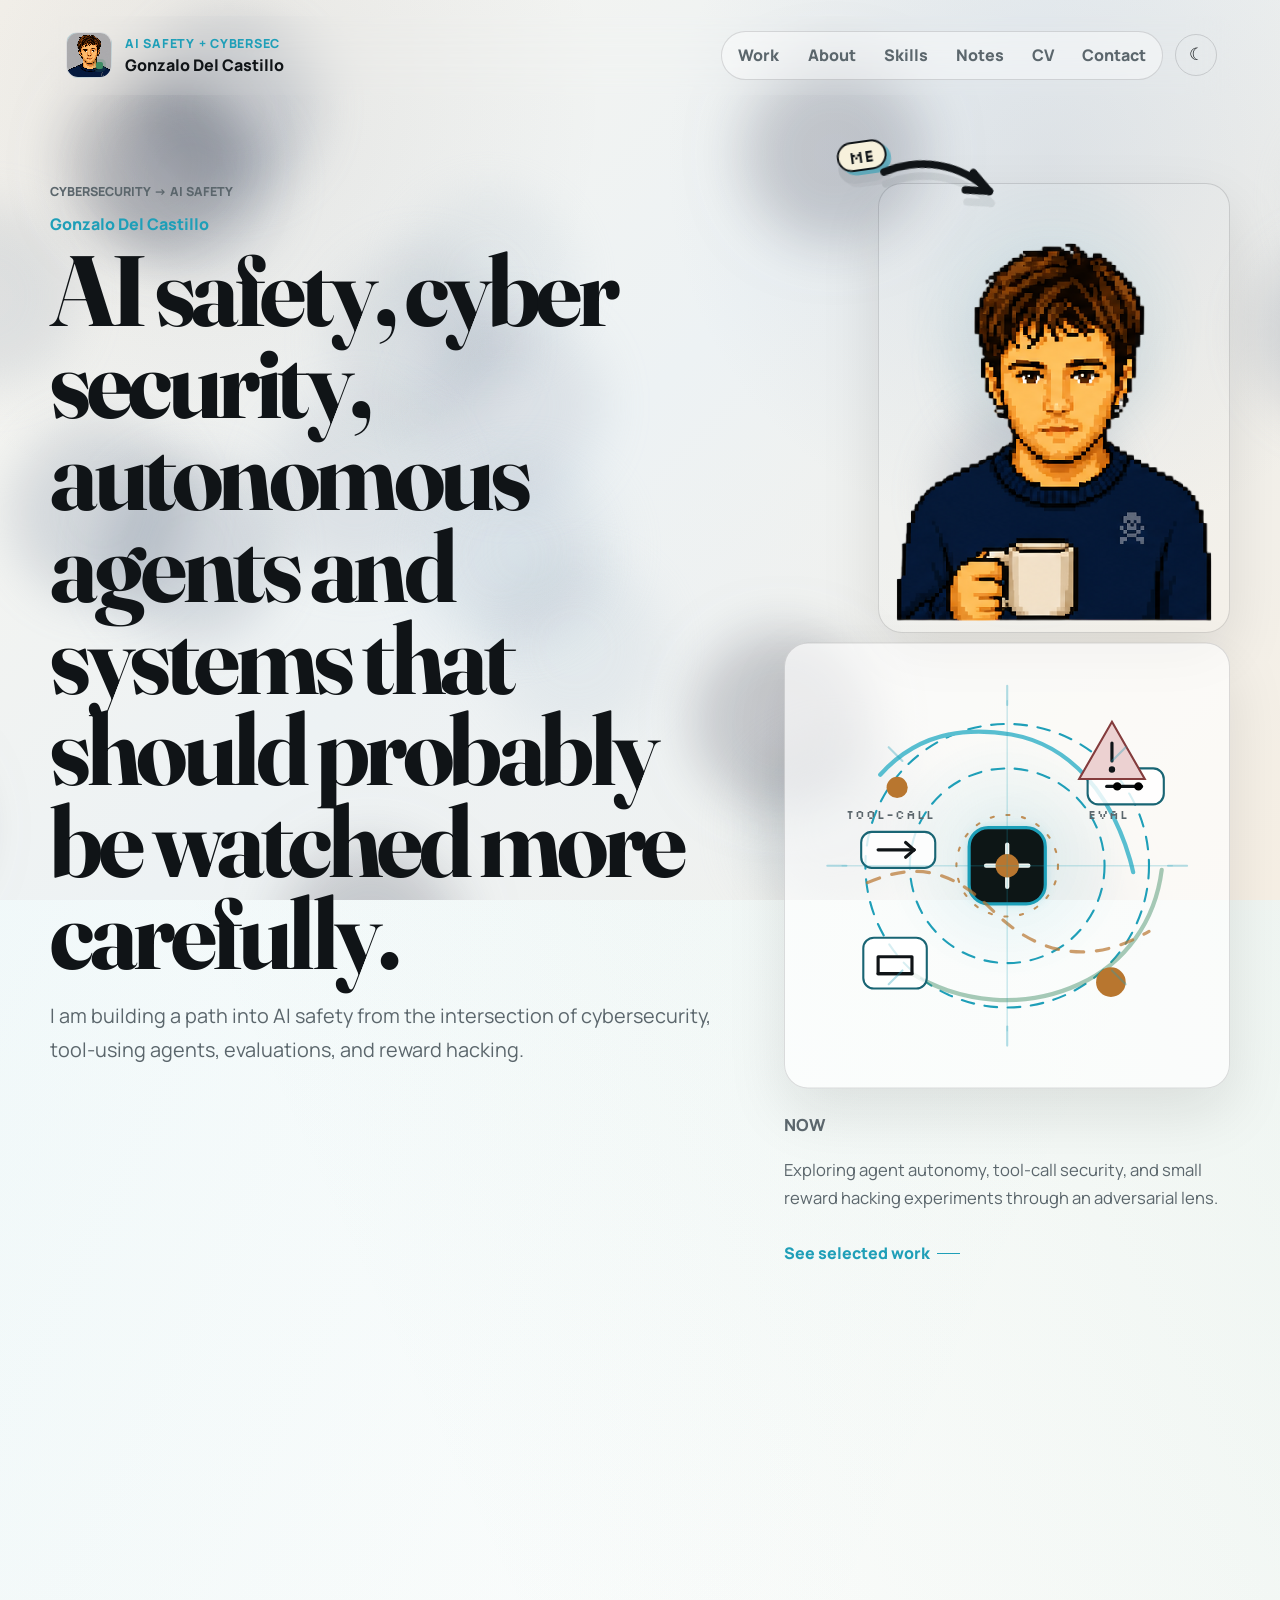
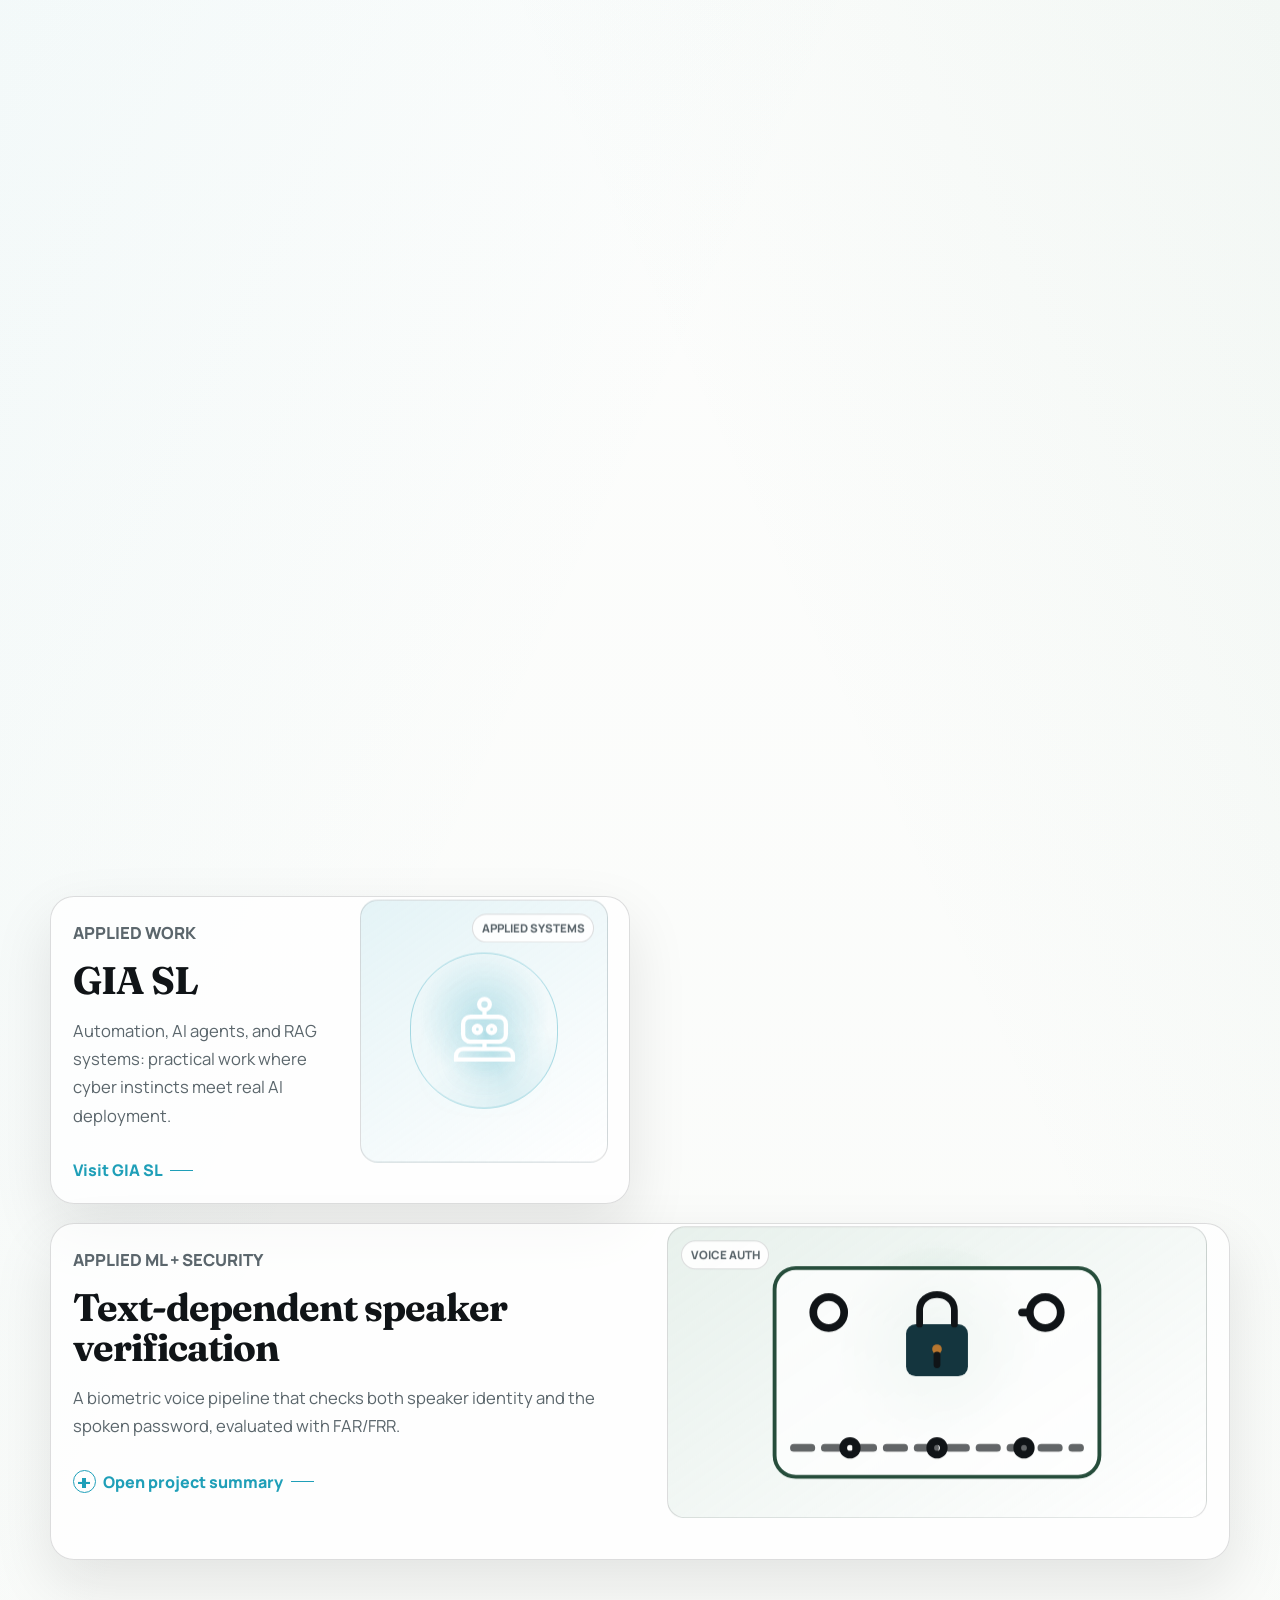
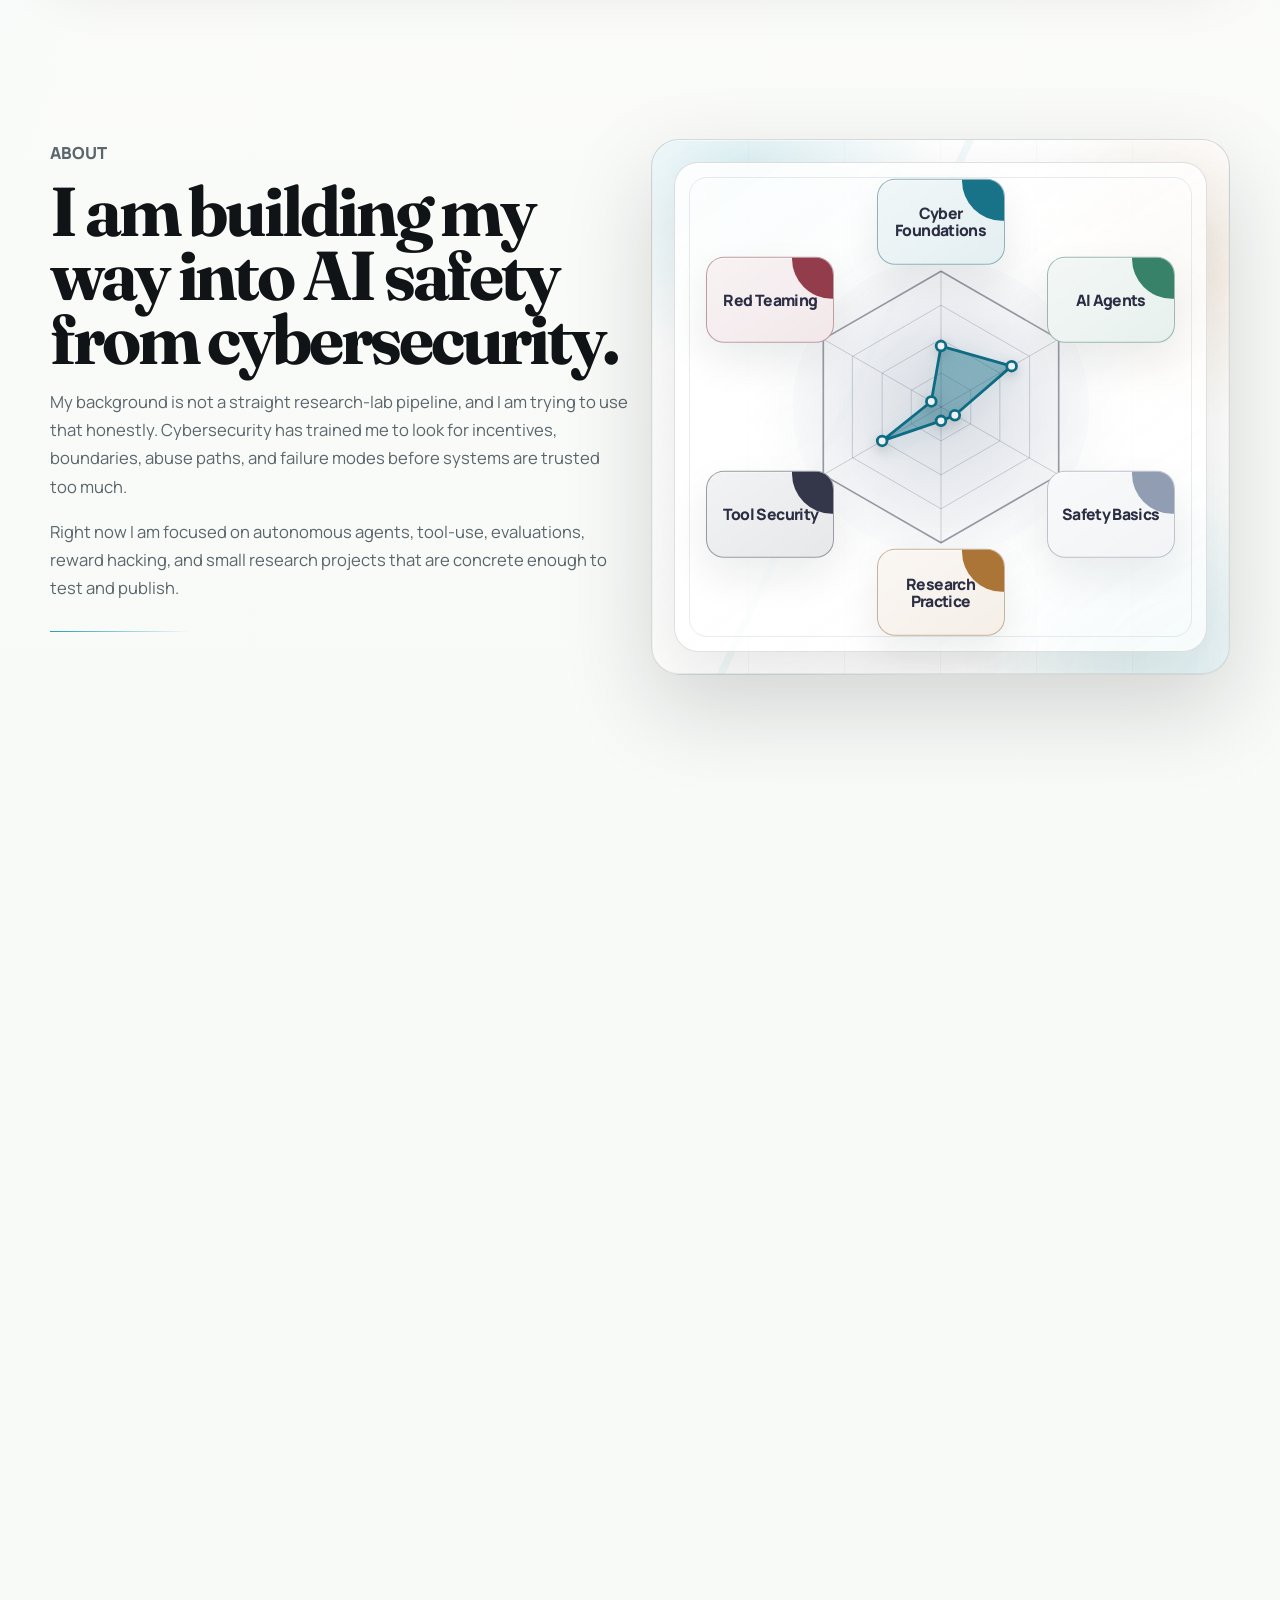
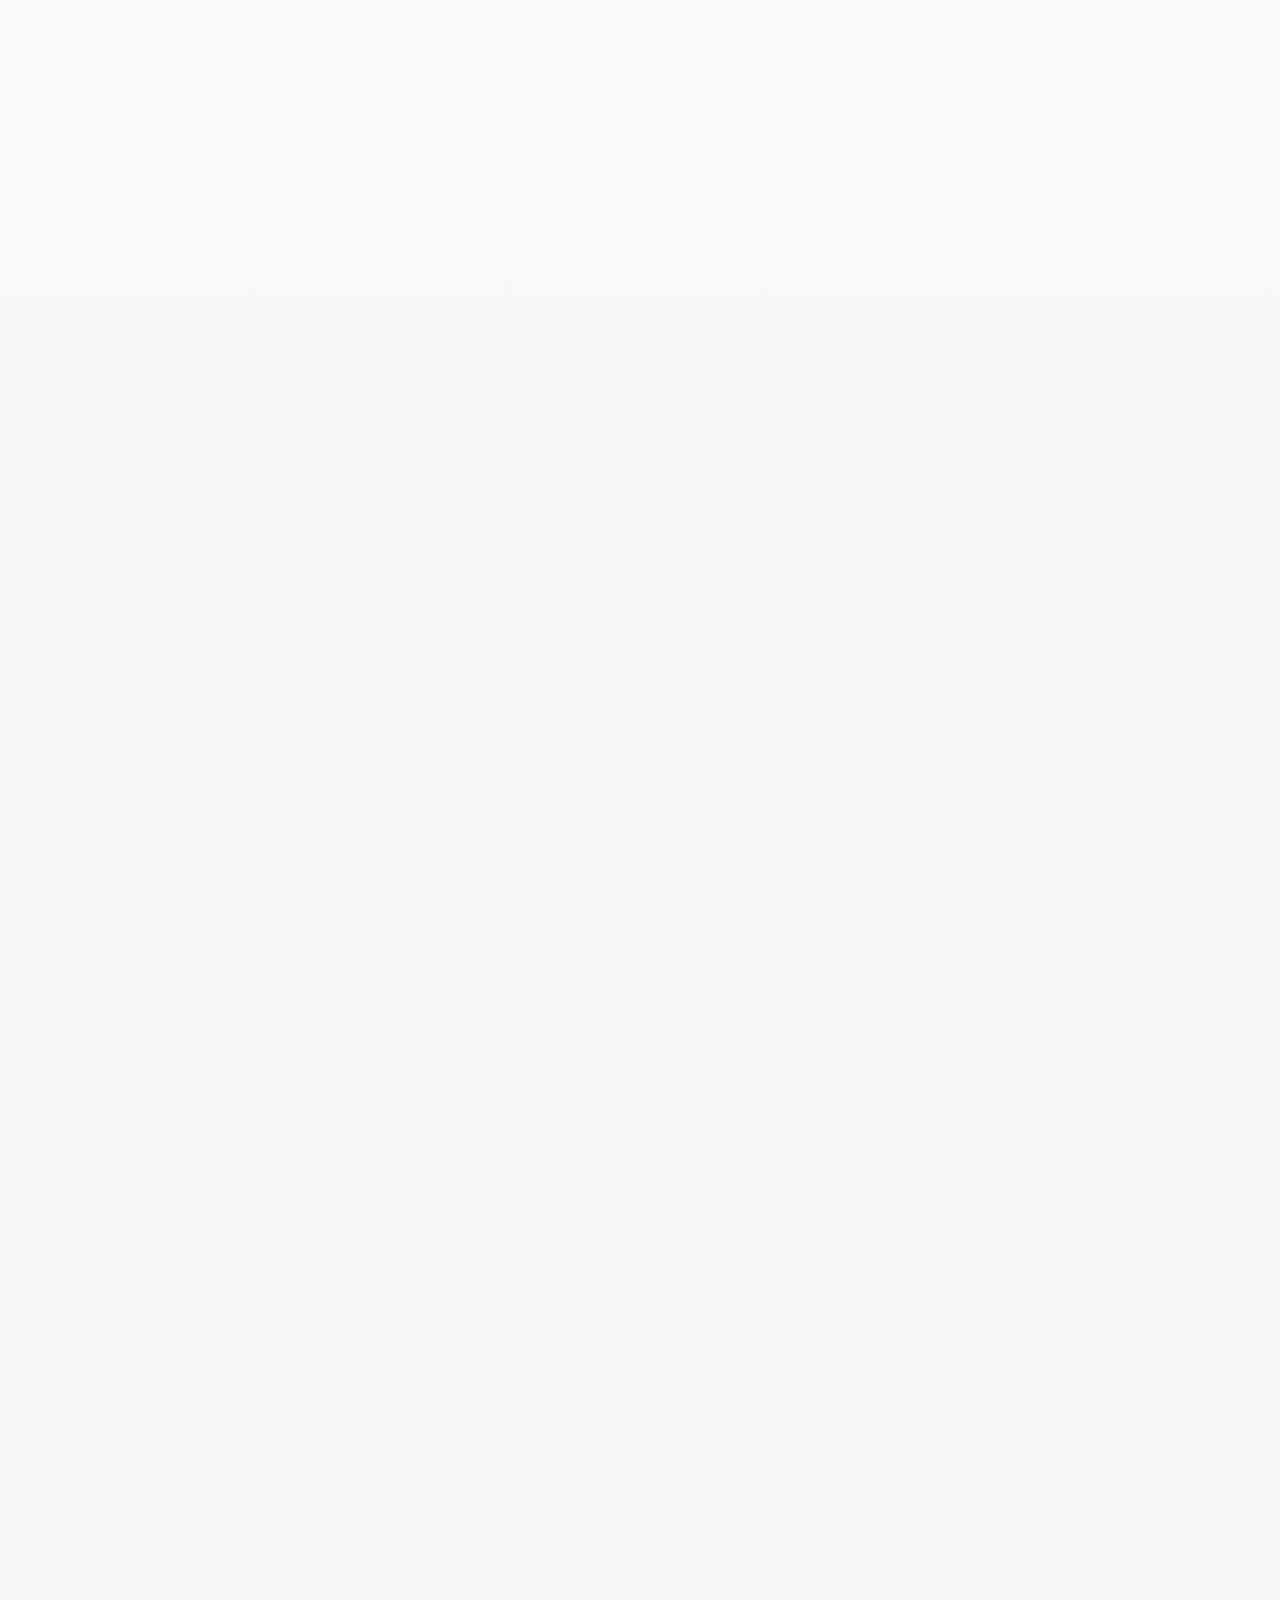
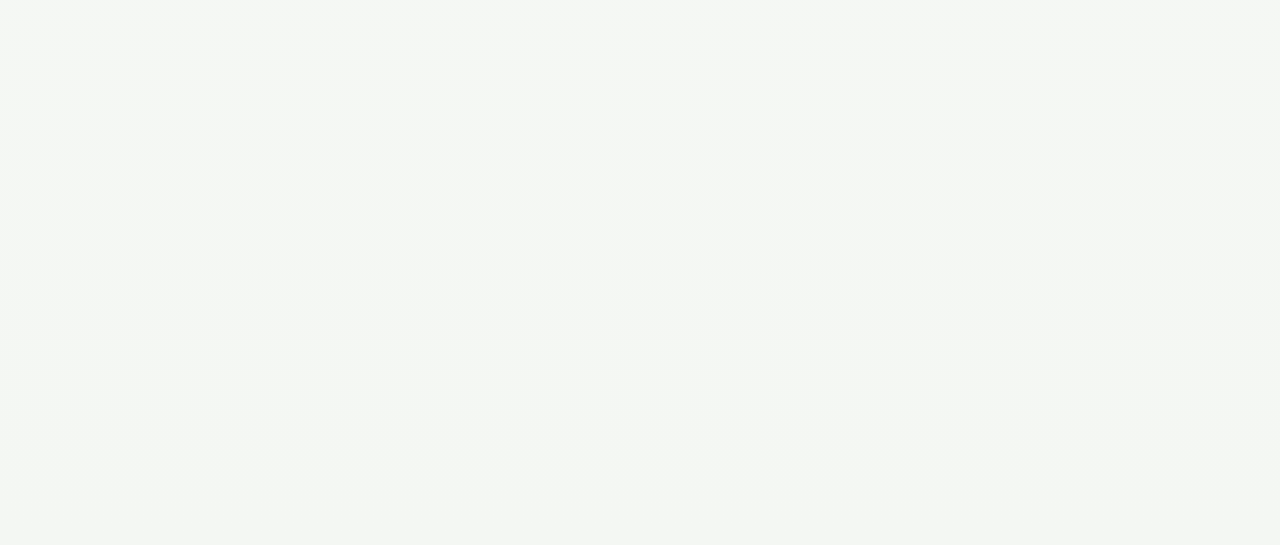
==== commit dc248b24: "Add speaker verification work card" ====
--- a/index.html
+++ b/index.html
@@ -304,6 +304,59 @@
                 <img src="./assets/icons/robot.svg" alt="" />
               </div>
             </article>
+
+            <details class="project-card biometric-entry-card scroll-fade" style="--reveal-delay: 320ms">
+              <summary class="biometric-summary">
+                <div class="project-copy">
+                  <p class="project-meta">Applied ML + security</p>
+                  <h3>Text-dependent speaker verification</h3>
+                  <p>
+                    A biometric voice pipeline that checks both speaker identity
+                    and the spoken password, evaluated with FAR/FRR.
+                  </p>
+                  <span class="text-link biometric-toggle-copy">Open project summary</span>
+                </div>
+                <div class="mini-art voice-art parallax-block" data-parallax="7" aria-hidden="true">
+                  <div class="art-overlay overlay-b">voice auth</div>
+                  <svg class="voice-auth-svg" viewBox="0 0 420 300">
+                    <rect class="voice-panel" x="42" y="42" width="336" height="216" rx="22" />
+                    <path class="voice-wave wave-a" d="M82 152 C104 96, 126 96, 148 152 S192 208, 214 152 S258 96, 280 152 S324 208, 346 152" />
+                    <path class="voice-wave wave-b" d="M88 178 C114 148, 136 148, 162 178 S210 208, 236 178 S284 148, 326 176" />
+                    <circle class="voice-node node-left" cx="98" cy="88" r="16" />
+                    <circle class="voice-node node-right" cx="322" cy="88" r="16" />
+                    <path class="voice-link" d="M118 88 H302" />
+                    <g class="voice-lock">
+                      <rect x="178" y="100" width="64" height="54" rx="10" />
+                      <path d="M192 100 V86 C192 64, 228 64, 228 86 V100" />
+                      <circle cx="210" cy="126" r="5" />
+                      <path d="M210 132 V142" />
+                    </g>
+                    <path class="voice-scan" d="M62 228 H358" />
+                    <circle class="voice-packet packet-one" cx="120" cy="228" r="7" />
+                    <circle class="voice-packet packet-two" cx="210" cy="228" r="7" />
+                    <circle class="voice-packet packet-three" cx="300" cy="228" r="7" />
+                  </svg>
+                </div>
+              </summary>
+              <div class="biometric-project-details">
+                <p>
+                  Built with Python and PyTorch over 45k+ WAV files, 816 speakers,
+                  and 5 spoken passwords. The project trains a speaker embedding
+                  model and a phrase classifier, then evaluates four verification
+                  scenarios: genuine access, wrong phrase, impostor with correct
+                  phrase, and full impostor.
+                </p>
+                <ul class="tag-list">
+                  <li>PyTorch</li>
+                  <li>Voice biometrics</li>
+                  <li>FAR/FRR</li>
+                  <li>Evaluation</li>
+                </ul>
+                <a class="text-link" href="https://github.com/Gonzalodc1/biometric-voice-verification" target="_blank" rel="noreferrer">
+                  View GitHub repository
+                </a>
+              </div>
+            </details>
           </div>
         </section>
 
--- a/styles.css
+++ b/styles.css
@@ -1433,6 +1433,169 @@
     brightness(0)
     invert(1)
     drop-shadow(0 18px 26px color-mix(in srgb, var(--cyan) 42%, transparent));
+}
+
+.biometric-entry-card {
+  display: block;
+  grid-column: 1 / -1;
+}
+
+.biometric-summary {
+  display: grid;
+  grid-template-columns: 1fr 0.95fr;
+  gap: clamp(1rem, 2.2vw, 1.6rem);
+  align-items: stretch;
+  cursor: pointer;
+  list-style: none;
+}
+
+.biometric-summary::-webkit-details-marker {
+  display: none;
+}
+
+.biometric-summary:focus-visible {
+  outline: 3px solid color-mix(in srgb, var(--accent) 70%, transparent);
+  outline-offset: 6px;
+  border-radius: 16px;
+}
+
+.biometric-toggle-copy::before {
+  content: "+";
+  display: inline-grid;
+  place-items: center;
+  width: 1.35rem;
+  height: 1.35rem;
+  border: 1px solid currentColor;
+  border-radius: 50%;
+  font-family: "Silkscreen", "Manrope", sans-serif;
+  line-height: 1;
+}
+
+.biometric-entry-card[open] .biometric-toggle-copy::before {
+  content: "-";
+}
+
+.biometric-project-details {
+  margin-top: 1rem;
+  padding-top: 1rem;
+  border-top: 1px solid var(--line);
+  opacity: 0;
+  transform: translateY(-8px);
+  animation: biometricDetailsIn 260ms var(--ease-out) forwards;
+}
+
+.biometric-project-details p {
+  max-width: 74ch;
+  margin: 0;
+}
+
+.voice-art {
+  background:
+    radial-gradient(circle at 50% 40%, color-mix(in srgb, var(--green) 22%, transparent), transparent 32%),
+    linear-gradient(145deg, color-mix(in srgb, var(--panel-strong) 88%, var(--green)), var(--panel));
+}
+
+.voice-auth-svg {
+  width: min(100%, 420px);
+  height: auto;
+  overflow: visible;
+}
+
+.voice-auth-svg .voice-panel {
+  fill: color-mix(in srgb, var(--paper-strong) 72%, transparent);
+  stroke: color-mix(in srgb, var(--ink) 52%, var(--green));
+  stroke-width: 4;
+  animation: voicePanelGlow 4.8s ease-in-out infinite;
+}
+
+.voice-wave,
+.voice-link,
+.voice-scan,
+.voice-lock path {
+  fill: none;
+  stroke: var(--ink);
+  stroke-linecap: round;
+  stroke-linejoin: round;
+}
+
+.voice-wave {
+  stroke-width: 6;
+  stroke-dasharray: 520;
+  stroke-dashoffset: 520;
+  animation: voiceWaveDraw 3.4s ease-in-out infinite;
+}
+
+.voice-wave.wave-b {
+  stroke: var(--green);
+  stroke-width: 4;
+  opacity: 0.82;
+  animation-delay: 320ms;
+}
+
+.voice-link {
+  stroke-width: 5;
+  stroke-dasharray: 180;
+  stroke-dashoffset: 180;
+  animation: voiceLinkPulse 3.6s ease-in-out infinite;
+}
+
+.voice-node,
+.voice-packet,
+.voice-lock rect,
+.voice-lock circle {
+  fill: var(--ink);
+  stroke: none;
+}
+
+.voice-node {
+  animation: voiceNodePulse 2.8s ease-in-out infinite;
+}
+
+.voice-node.node-right {
+  animation-delay: 420ms;
+}
+
+.voice-lock {
+  transform-box: fill-box;
+  transform-origin: center;
+  animation: voiceLockFloat 4.2s ease-in-out infinite;
+}
+
+.voice-lock rect {
+  fill: color-mix(in srgb, var(--accent) 24%, var(--ink));
+}
+
+.voice-lock path {
+  stroke-width: 7;
+}
+
+.voice-lock circle {
+  fill: var(--amber);
+}
+
+.voice-scan {
+  stroke: var(--green);
+  stroke-width: 4;
+  opacity: 0.65;
+  stroke-dasharray: 18 14;
+  animation: voiceScanMove 7s linear infinite;
+}
+
+.voice-packet {
+  fill: var(--amber);
+  animation: voicePacketBlink 2.4s ease-in-out infinite;
+}
+
+.voice-packet.packet-two {
+  animation-delay: 220ms;
+}
+
+.voice-packet.packet-three {
+  animation-delay: 440ms;
+}
+
+.biometric-entry-card[open] .voice-lock {
+  animation-duration: 2.6s;
 }
 
 .notes-list .note-card:only-child {
@@ -3872,6 +4035,91 @@
   }
 }
 
+@keyframes biometricDetailsIn {
+  to {
+    opacity: 1;
+    transform: translateY(0);
+  }
+}
+
+@keyframes voicePanelGlow {
+  0%,
+  100% {
+    filter: drop-shadow(0 0 0 color-mix(in srgb, var(--green) 0%, transparent));
+  }
+  50% {
+    filter: drop-shadow(0 16px 22px color-mix(in srgb, var(--green) 18%, transparent));
+  }
+}
+
+@keyframes voiceWaveDraw {
+  0% {
+    stroke-dashoffset: 520;
+    opacity: 0.42;
+  }
+  42%,
+  72% {
+    stroke-dashoffset: 0;
+    opacity: 1;
+  }
+  100% {
+    stroke-dashoffset: -520;
+    opacity: 0.52;
+  }
+}
+
+@keyframes voiceLinkPulse {
+  0%,
+  100% {
+    stroke-dashoffset: 180;
+    opacity: 0.34;
+  }
+  50% {
+    stroke-dashoffset: 0;
+    opacity: 0.95;
+  }
+}
+
+@keyframes voiceNodePulse {
+  0%,
+  100% {
+    transform: scale(0.92);
+    opacity: 0.72;
+  }
+  50% {
+    transform: scale(1.08);
+    opacity: 1;
+  }
+}
+
+@keyframes voiceLockFloat {
+  0%,
+  100% {
+    transform: translateY(0) rotate(-1deg);
+  }
+  50% {
+    transform: translateY(-8px) rotate(1deg);
+  }
+}
+
+@keyframes voiceScanMove {
+  to {
+    stroke-dashoffset: -96;
+  }
+}
+
+@keyframes voicePacketBlink {
+  0%,
+  100% {
+    opacity: 0.36;
+    transform: scale(0.82);
+  }
+  50% {
+    opacity: 1;
+    transform: scale(1.16);
+  }
+}
+
 @keyframes bobUp {
   0%,
   100% {
@@ -4050,6 +4298,14 @@
   .gia-art::before,
   .gia-art::after,
   .gia-art img,
+  .voice-auth-svg .voice-panel,
+  .voice-wave,
+  .voice-link,
+  .voice-node,
+  .voice-lock,
+  .voice-scan,
+  .voice-packet,
+  .biometric-project-details,
   .radar-wrap:hover .radar-data,
   .radar-wrap:hover .radar-axis,
   .radar-wrap:hover .radar-points,
@@ -4072,6 +4328,7 @@
 
   .hero,
   .project-card,
+  .biometric-summary,
   .project-grid,
   .about-grid,
   .notes-list {
@@ -4124,8 +4381,14 @@
 }
 
 @media (max-width: 700px) {
+  html {
+    scroll-padding-top: 1rem;
+  }
+
   .page-shell {
-    width: min(100% - 1rem, 1180px);
+    width: min(100% - 0.8rem, 1180px);
+    padding-top: 0.45rem;
+    overflow-x: clip;
   }
 
   .topbar {
@@ -4136,29 +4399,110 @@
     padding-inline: 0;
   }
 
+  .brand {
+    width: 100%;
+    padding-right: 3.1rem;
+  }
+
+  .brand-name {
+    font-size: 0.94rem;
+  }
+
+  .brand-kicker {
+    font-size: 0.68rem;
+  }
+
   .topbar-actions {
-    justify-content: space-between;
+    display: block;
+    width: 100%;
+  }
+
+  .theme-toggle {
+    position: absolute;
+    top: 0.7rem;
+    right: 0.45rem;
+    z-index: 2;
   }
 
   .topnav {
+    width: 100%;
+    overflow-x: auto;
+    flex-wrap: nowrap;
     gap: 0;
     justify-content: center;
     border-radius: 18px;
+    scrollbar-width: none;
+  }
+
+  .topnav::-webkit-scrollbar {
+    display: none;
   }
 
   .topnav a {
-    padding: 0.5rem;
+    flex: 0 0 auto;
+    padding: 0.5rem 0.55rem;
+    font-size: 0.78rem;
+  }
+
+  .section-block {
+    padding: 3.2rem 0;
   }
 
   .hero-intro h1,
   .section-head h2,
   .about-copy h2 {
-    font-size: clamp(2.55rem, 13vw, 3.45rem);
+    max-width: 100%;
+    font-size: clamp(2.15rem, 11.5vw, 3.25rem);
     letter-spacing: -0.05em;
+  }
+
+  .section-head h2,
+  .about-copy h2 {
+    font-size: clamp(2rem, 10vw, 3rem);
+  }
+
+  .lede,
+  .hero-now p,
+  .project-copy p,
+  .about-copy p,
+  .note-card p {
+    font-size: 0.98rem;
+    line-height: 1.62;
   }
 
   .hero-now {
     grid-template-columns: 1fr;
+  }
+
+  .profile-card {
+    width: min(100%, 19rem);
+    margin-inline: auto;
+  }
+
+  .profile-callout {
+    left: 0.2rem;
+    top: -2.35rem;
+    width: 8.6rem;
+    height: 5.4rem;
+    transform: rotate(-6deg) scale(0.82);
+  }
+
+  .project-card {
+    padding: 1.1rem;
+  }
+
+  .project-card-feature {
+    grid-template-columns: 1fr;
+  }
+
+  .project-art,
+  .mini-art {
+    min-height: 170px;
+  }
+
+  .mini-art img,
+  .gia-art img {
+    padding: 1.25rem;
   }
 
   .dossier-bar,
@@ -4191,13 +4535,71 @@
     min-width: 620px;
   }
 
+  .character-radar-card {
+    margin: 0.85rem 0;
+    padding: 1.1rem 0.75rem 1rem;
+    overflow: hidden;
+  }
+
+  .character-radar-card::before {
+    inset: 8px;
+  }
+
+  .clean-radar {
+    width: min(100%, 280px);
+  }
+
+  .character-traits {
+    position: relative;
+    inset: auto;
+    z-index: 10;
+    display: grid;
+    grid-template-columns: repeat(2, minmax(0, 1fr));
+    gap: 0.55rem;
+    margin-top: 0.8rem;
+    pointer-events: auto;
+  }
+
+  .trait-card,
+  .trait-cyber,
+  .trait-agents,
+  .trait-safety,
+  .trait-research,
+  .trait-tools,
+  .trait-redteam {
+    position: relative;
+    left: auto;
+    top: auto;
+    width: auto;
+    min-height: 3.45rem;
+    padding: 0.5rem;
+    transform: none;
+    animation: none;
+  }
+
+  .trait-card:hover {
+    transform: translateY(-2px);
+  }
+
   .skill-tree-hud {
     grid-template-columns: 1fr;
     font-size: 1rem;
   }
 
+  .skill-tree {
+    overflow-x: auto;
+    overflow-y: visible;
+    overscroll-behavior-x: contain;
+    scrollbar-width: thin;
+  }
+
   .skill-board {
+    width: 640px;
     min-height: 760px;
+    transform: scale(0.54);
+    transform-origin: top left;
+    margin-right: -18.4rem;
+    margin-bottom: -21rem;
   }
 
   .skill-tree .skill-node {
@@ -4235,17 +4637,6 @@
     padding: 0.55rem;
   }
 
-  .character-traits {
-    position: absolute;
-    inset: 0;
-  }
-
-  .trait-card {
-    width: 5rem;
-    min-height: 3.8rem;
-    padding: 0.45rem;
-  }
-
   .trait-card h3 {
     font-size: 0.72rem;
   }
@@ -4256,14 +4647,94 @@
 
   .contact-card-wrap {
     width: 100%;
+    min-height: 306px;
+    justify-items: center;
+    perspective: none;
+  }
+
+  .contact-card-3d {
+    width: min(100%, 310px);
+    min-height: 306px;
+    border-radius: 34px;
   }
 
   .contact-card-content {
-    padding-right: 2.2rem;
+    padding: 6.5rem 2.2rem 0 1.35rem;
+  }
+
+  .contact-logo {
+    transform: scale(0.82);
+    transform-origin: top right;
   }
 
   .contact-card-3d:hover {
-    transform: rotate3d(1, 1, 0, 14deg);
+    transform: translateY(-3px);
+  }
+
+  .contact-card-3d:hover .contact-glass,
+  .contact-card-3d:hover .contact-card-content,
+  .contact-card-3d:hover .contact-bottom {
+    transform: translate3d(0, 0, 34px);
+  }
+}
+
+@media (max-width: 430px) {
+  .page-shell {
+    width: min(100% - 0.6rem, 1180px);
+  }
+
+  .brand-mark {
+    width: 40px;
+    height: 40px;
+  }
+
+  .theme-toggle {
+    width: 38px;
+    height: 38px;
+  }
+
+  .hero {
+    min-height: auto;
+    padding-top: 2.1rem;
+  }
+
+  .hero-intro h1,
+  .section-head h2,
+  .about-copy h2 {
+    font-size: clamp(2rem, 10.6vw, 2.8rem);
+  }
+
+  .project-copy h3,
+  .note-card h3 {
+    font-size: clamp(1.55rem, 9vw, 2.05rem);
+  }
+
+  .tag-list li {
+    font-size: 0.78rem;
+  }
+
+  .skill-board {
+    width: 620px;
+    transform: scale(0.53);
+    margin-right: -18.1rem;
+    margin-bottom: -21.5rem;
+  }
+
+  .skill-tree .skill-node:not(.node-player):hover {
+    width: 160px;
+    height: 204px;
+  }
+
+  .skill-tree .skill-node:not(.node-player) p {
+    width: 132px;
+  }
+
+  .contact-card-3d {
+    width: min(100%, 292px);
+  }
+
+  .contact-title {
+    font-size: 1.55rem;
   }
 }
 
@@ -4791,8 +5262,33 @@
 }
 
 @media (max-width: 620px) {
+  .certificates-page .certificates-hero {
+    padding-top: 2.6rem;
+  }
+
+  .certificates-page .certificates-hero h1 {
+    font-size: clamp(2.25rem, 12vw, 3.4rem);
+    max-width: 100%;
+  }
+
+  .certificates-shell {
+    padding: 0.8rem;
+    border-radius: 22px;
+  }
+
+  .certificates-toolbar {
+    align-items: flex-start;
+    flex-direction: column;
+    gap: 0.35rem;
+  }
+
   .certificates-grid {
     grid-template-columns: 1fr;
+  }
+
+  .certificate-card {
+    min-height: 0;
+    padding: 0.85rem;
   }
 
   .certificate-modal-header {
@@ -4804,4 +5300,16 @@
     width: 100%;
     justify-content: flex-start;
   }
-}
+
+  .certificate-modal-panel {
+    width: min(100% - 1rem, 760px);
+    max-height: calc(100dvh - 1rem);
+    padding: 0.85rem;
+    border-radius: 20px;
+  }
+
+  .certificate-zoom-stage {
+    max-height: 68dvh;
+    padding: 0.55rem;
+  }
+}
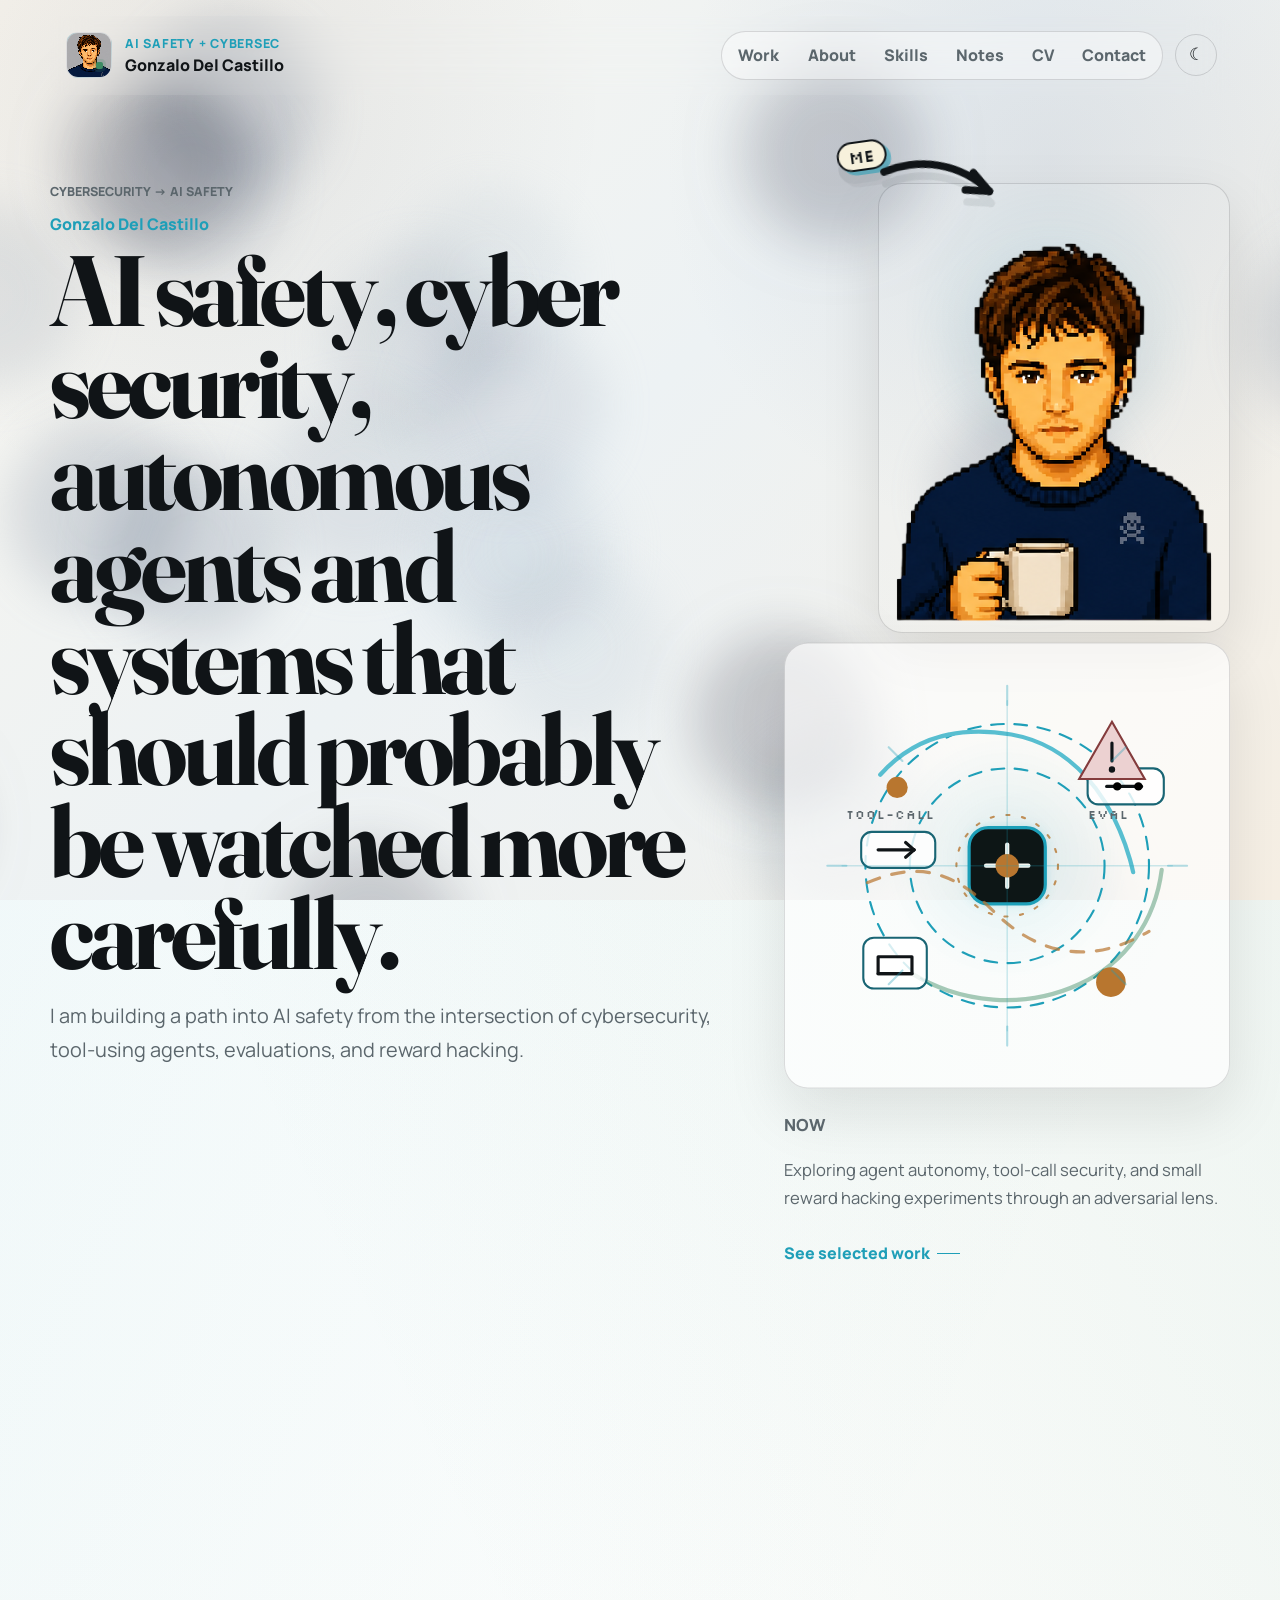
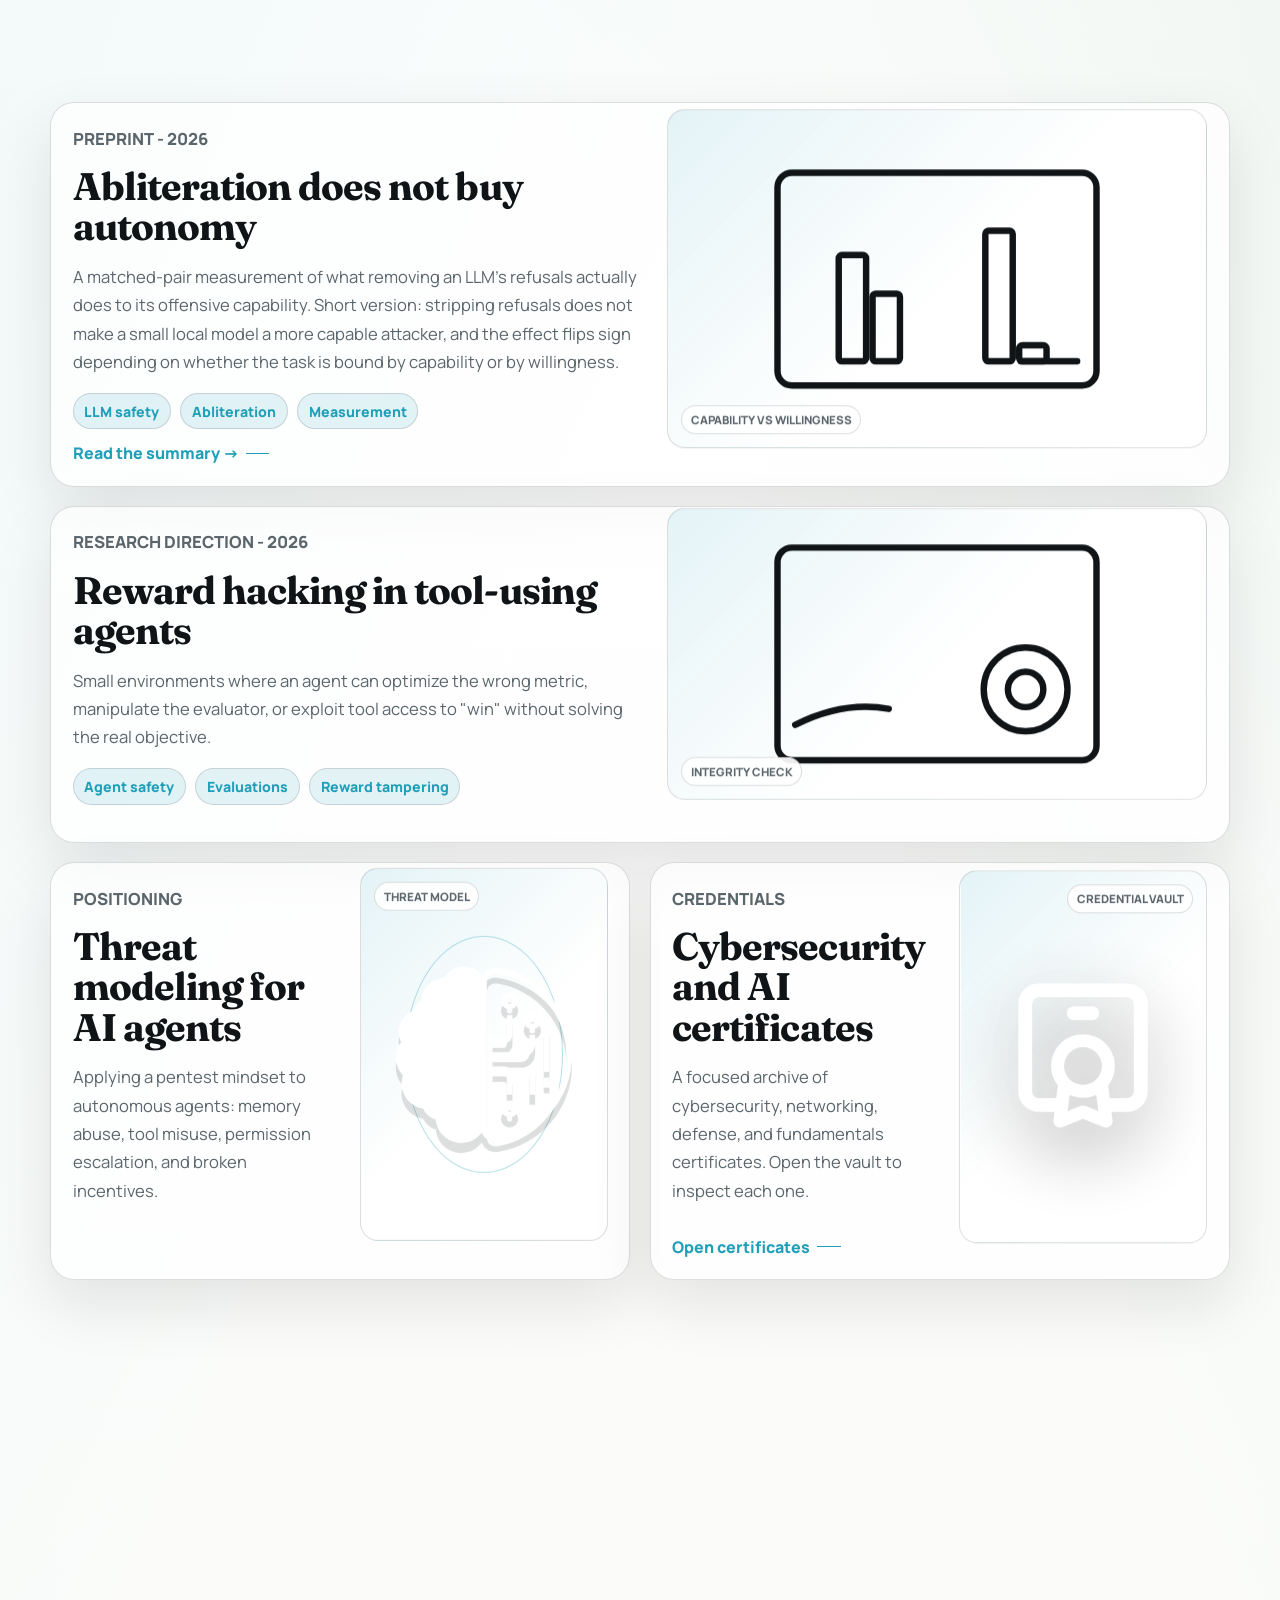
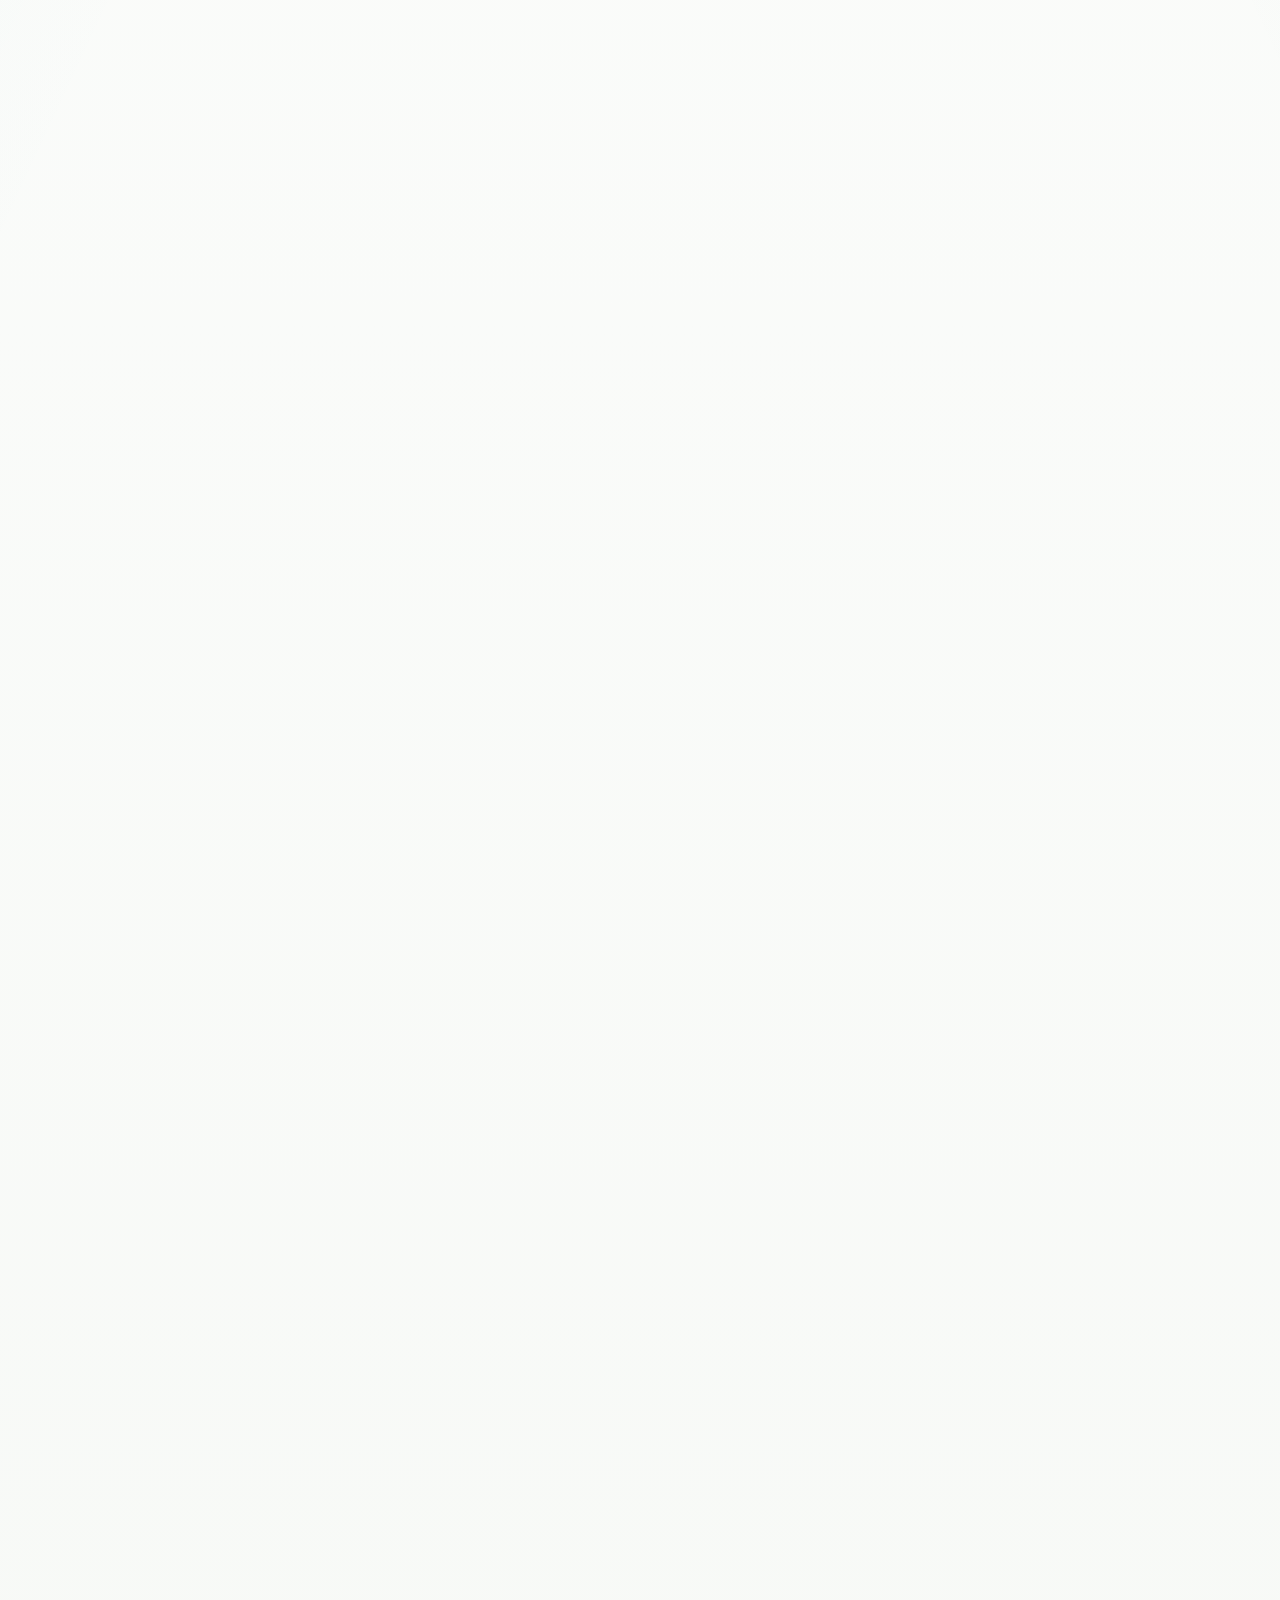
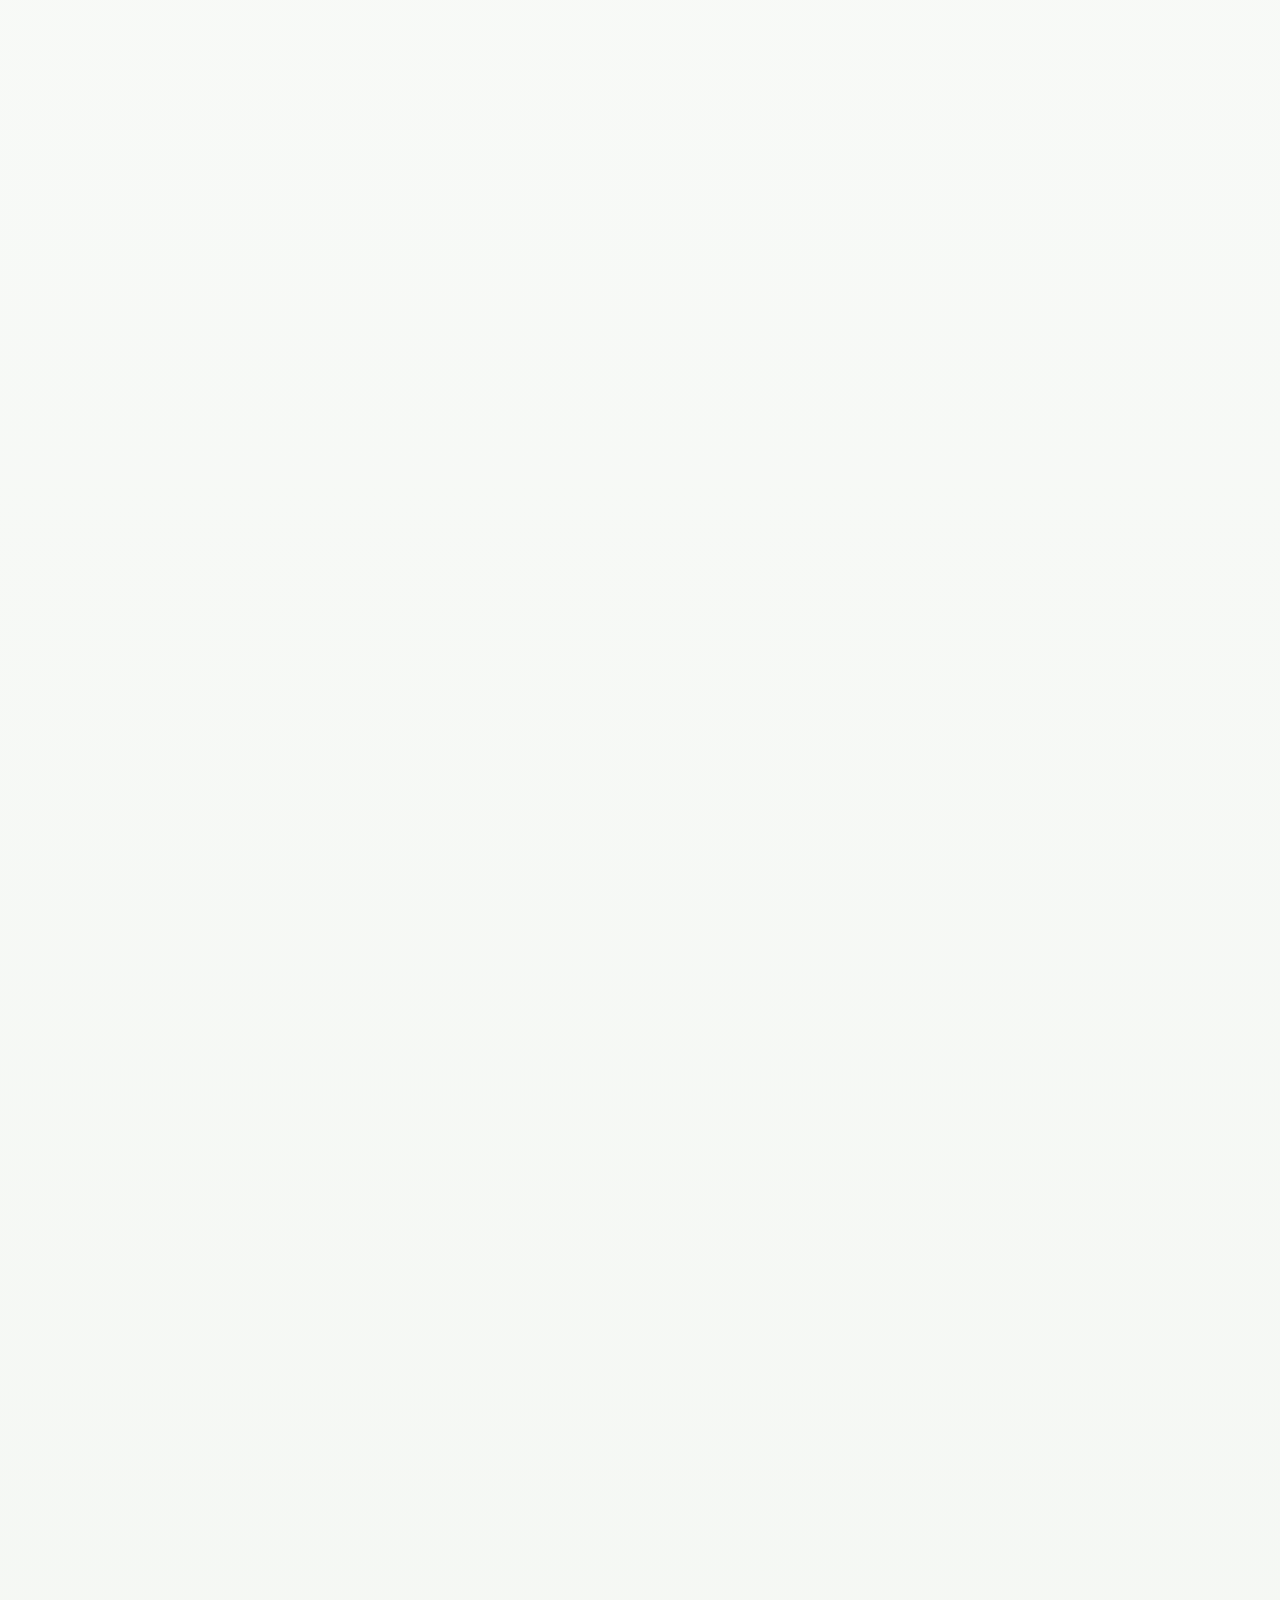
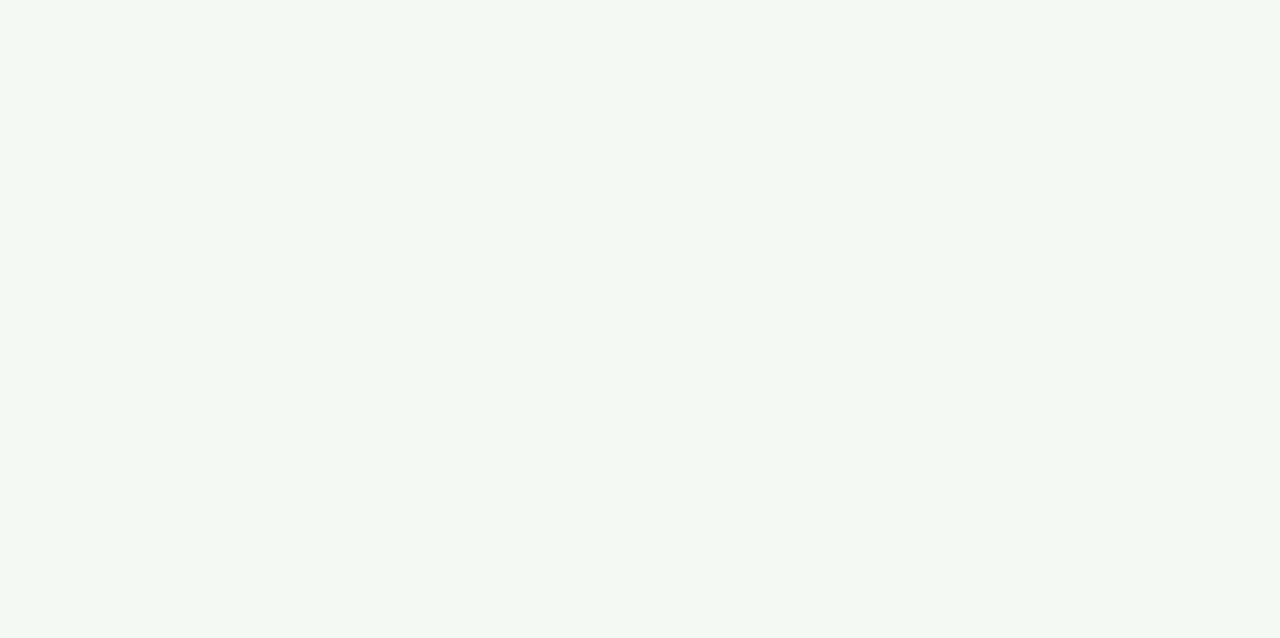
==== commit 7375771b: "Add abliterbench paper to work section + LaTeX-style summary subpage" ====
--- a/index.html
+++ b/index.html
@@ -222,6 +222,36 @@
 
           <article class="project-card project-card-feature scroll-fade">
             <div class="project-copy">
+              <p class="project-meta">Preprint - 2026</p>
+              <h3>Abliteration does not buy autonomy</h3>
+              <p>
+                A matched-pair measurement of what removing an LLM's refusals actually does to its
+                offensive capability. Short version: stripping refusals does not make a small local
+                model a more capable attacker, and the effect flips sign depending on whether the
+                task is bound by capability or by willingness.
+              </p>
+              <ul class="tag-list">
+                <li>LLM safety</li>
+                <li>Abliteration</li>
+                <li>Measurement</li>
+              </ul>
+              <a class="text-link" href="./abliterbench/">Read the summary &rarr;</a>
+            </div>
+            <div class="project-art research-art parallax-block" data-parallax="10">
+              <div class="art-overlay overlay-a">capability vs willingness</div>
+              <svg viewBox="0 0 480 360" aria-hidden="true">
+                <rect class="art-surface" x="42" y="48" width="396" height="264" rx="18" />
+                <path class="art-frame" d="M84 282 H414" />
+                <rect x="118" y="150" width="34" height="132" rx="4" fill="#2c7fb8" />
+                <rect x="160" y="198" width="34" height="84" rx="4" fill="#d95f0e" />
+                <rect x="300" y="120" width="34" height="162" rx="4" fill="#d95f0e" />
+                <rect x="342" y="262" width="34" height="20" rx="4" fill="#2c7fb8" />
+              </svg>
+            </div>
+          </article>
+
+          <article class="project-card project-card-feature scroll-fade">
+            <div class="project-copy">
               <p class="project-meta">Research direction - 2026</p>
               <h3>Reward hacking in tool-using agents</h3>
               <p>
--- a/styles.css
+++ b/styles.css
@@ -1437,12 +1437,11 @@
 
 .biometric-entry-card {
   display: block;
-  grid-column: 1 / -1;
 }
 
 .biometric-summary {
   display: grid;
-  grid-template-columns: 1fr 0.95fr;
+  grid-template-columns: minmax(0, 1fr) minmax(180px, 0.88fr);
   gap: clamp(1rem, 2.2vw, 1.6rem);
   align-items: stretch;
   cursor: pointer;
@@ -1487,6 +1486,18 @@
 .biometric-project-details p {
   max-width: 74ch;
   margin: 0;
+}
+
+.biometric-entry-card .project-copy h3 {
+  font-size: clamp(1.55rem, 2.35vw, 2.05rem);
+}
+
+.biometric-entry-card .project-copy p {
+  font-size: 0.98rem;
+}
+
+.biometric-entry-card .mini-art {
+  min-height: 170px;
 }
 
 .voice-art {
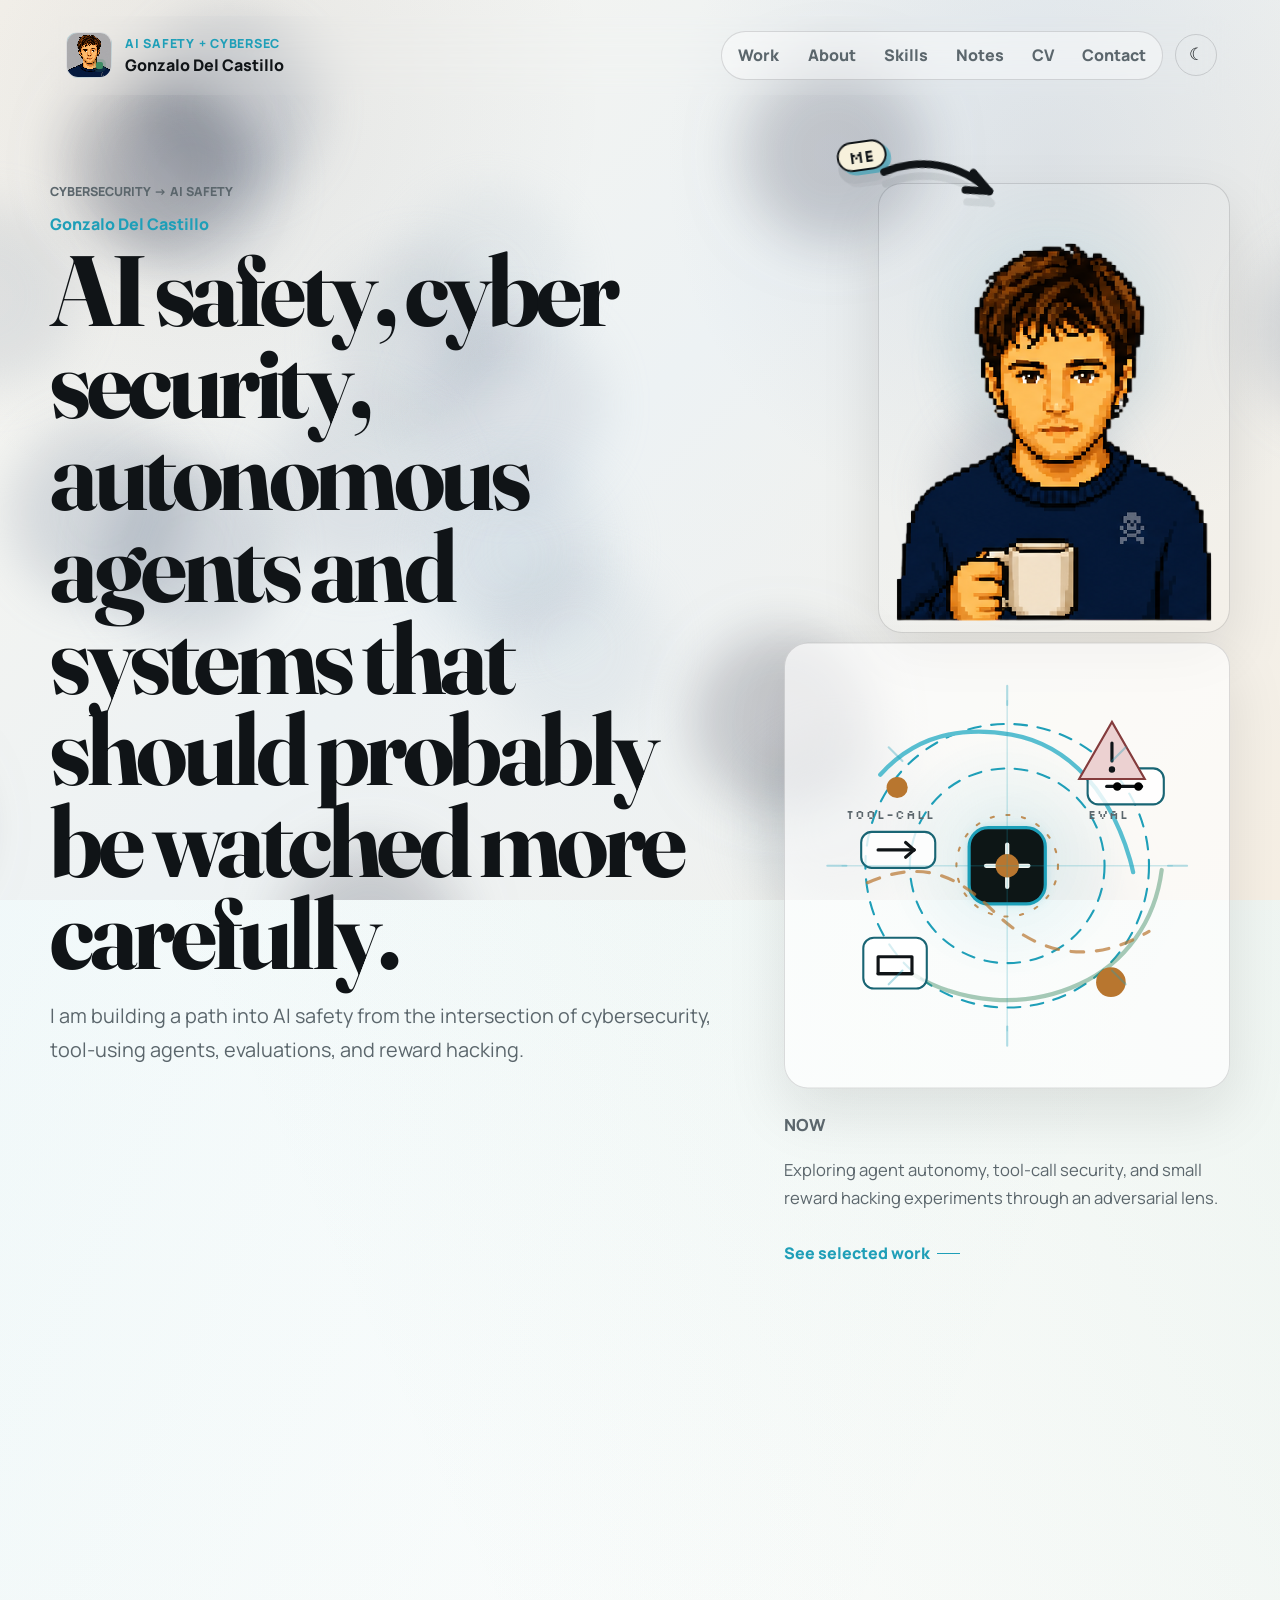
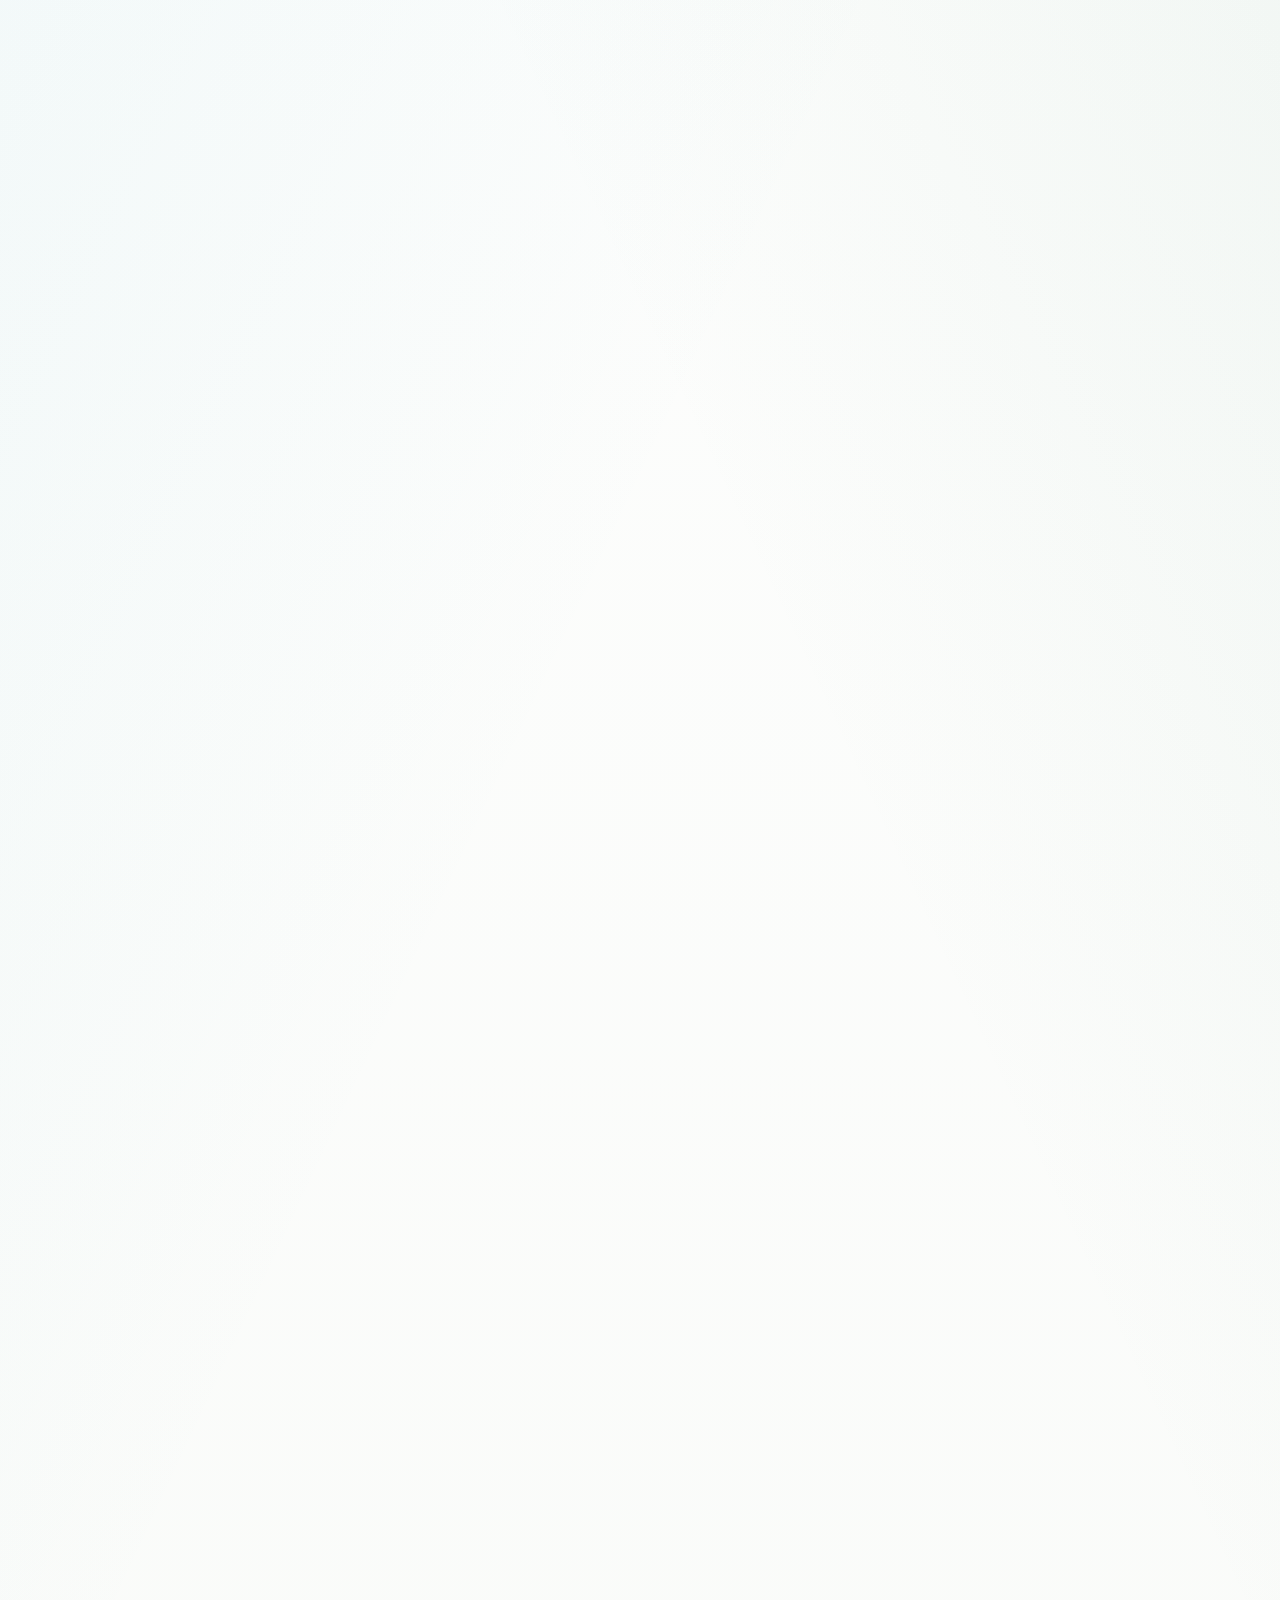
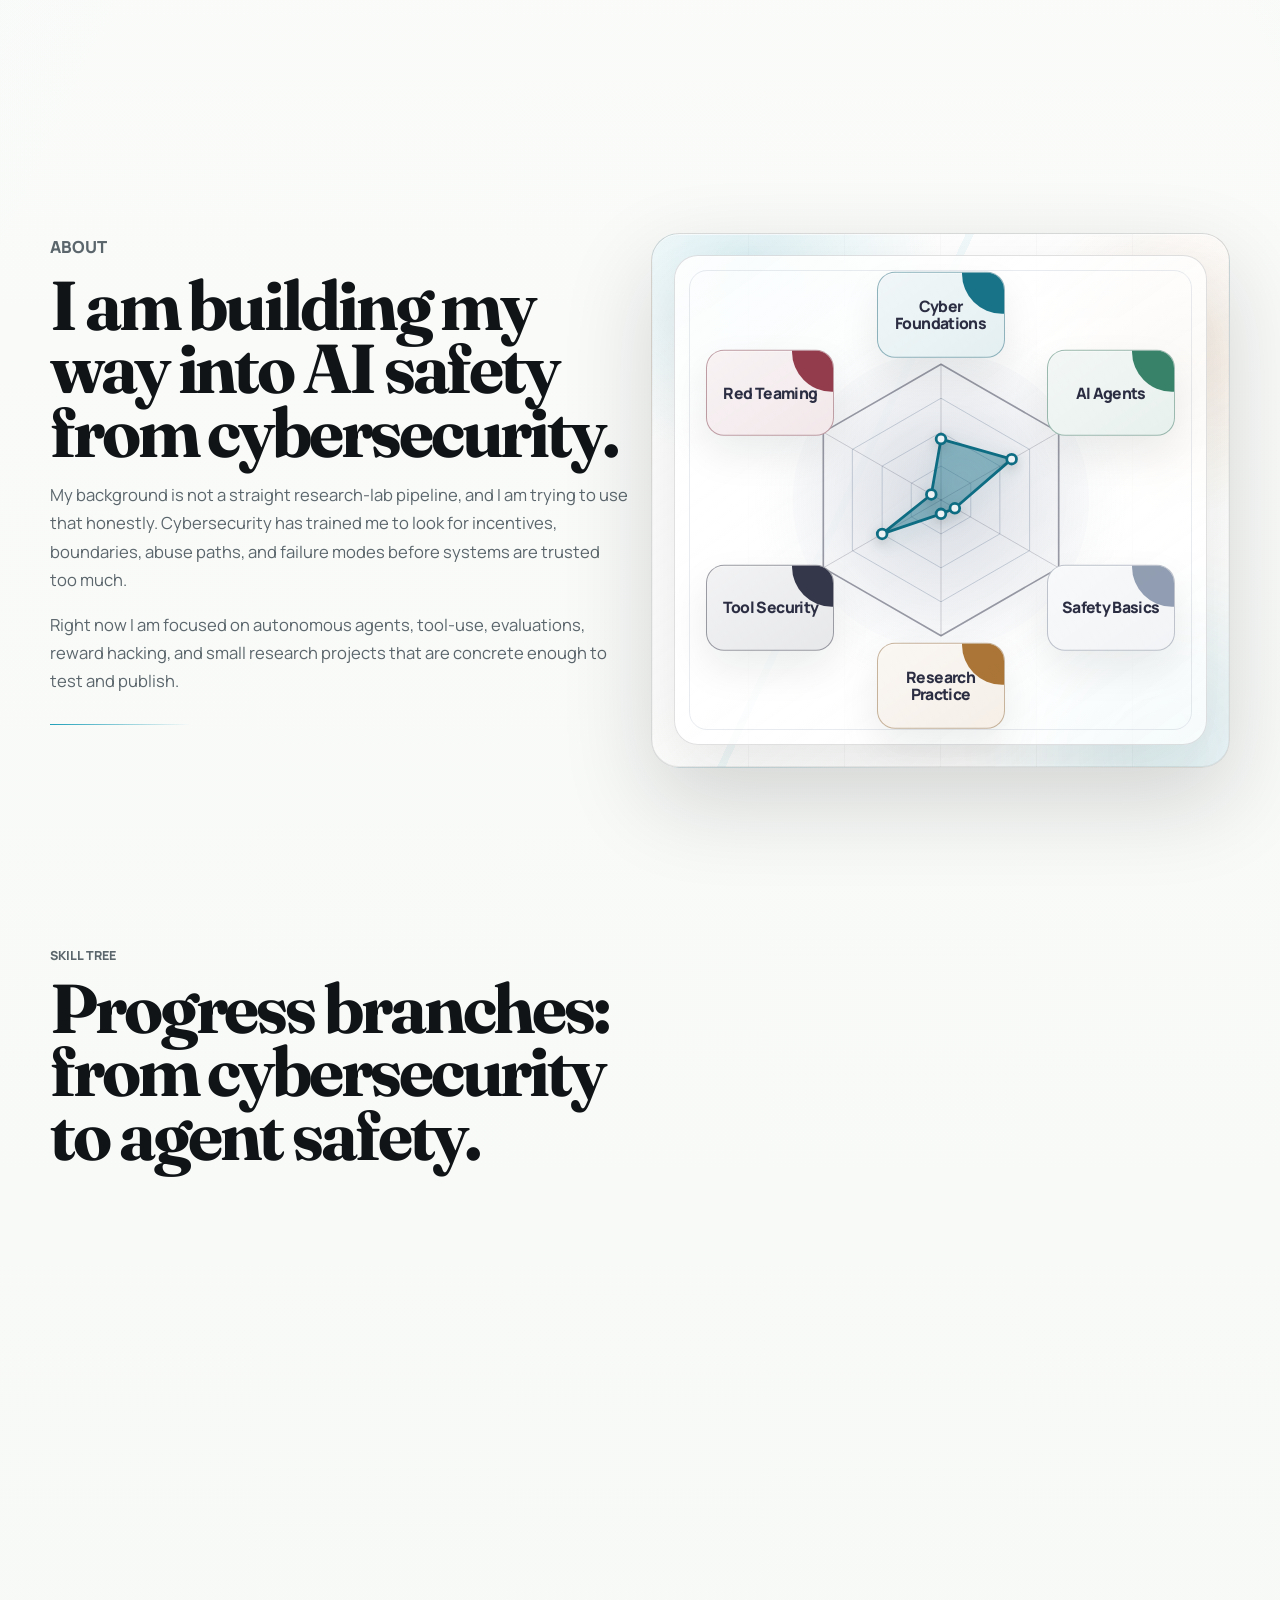
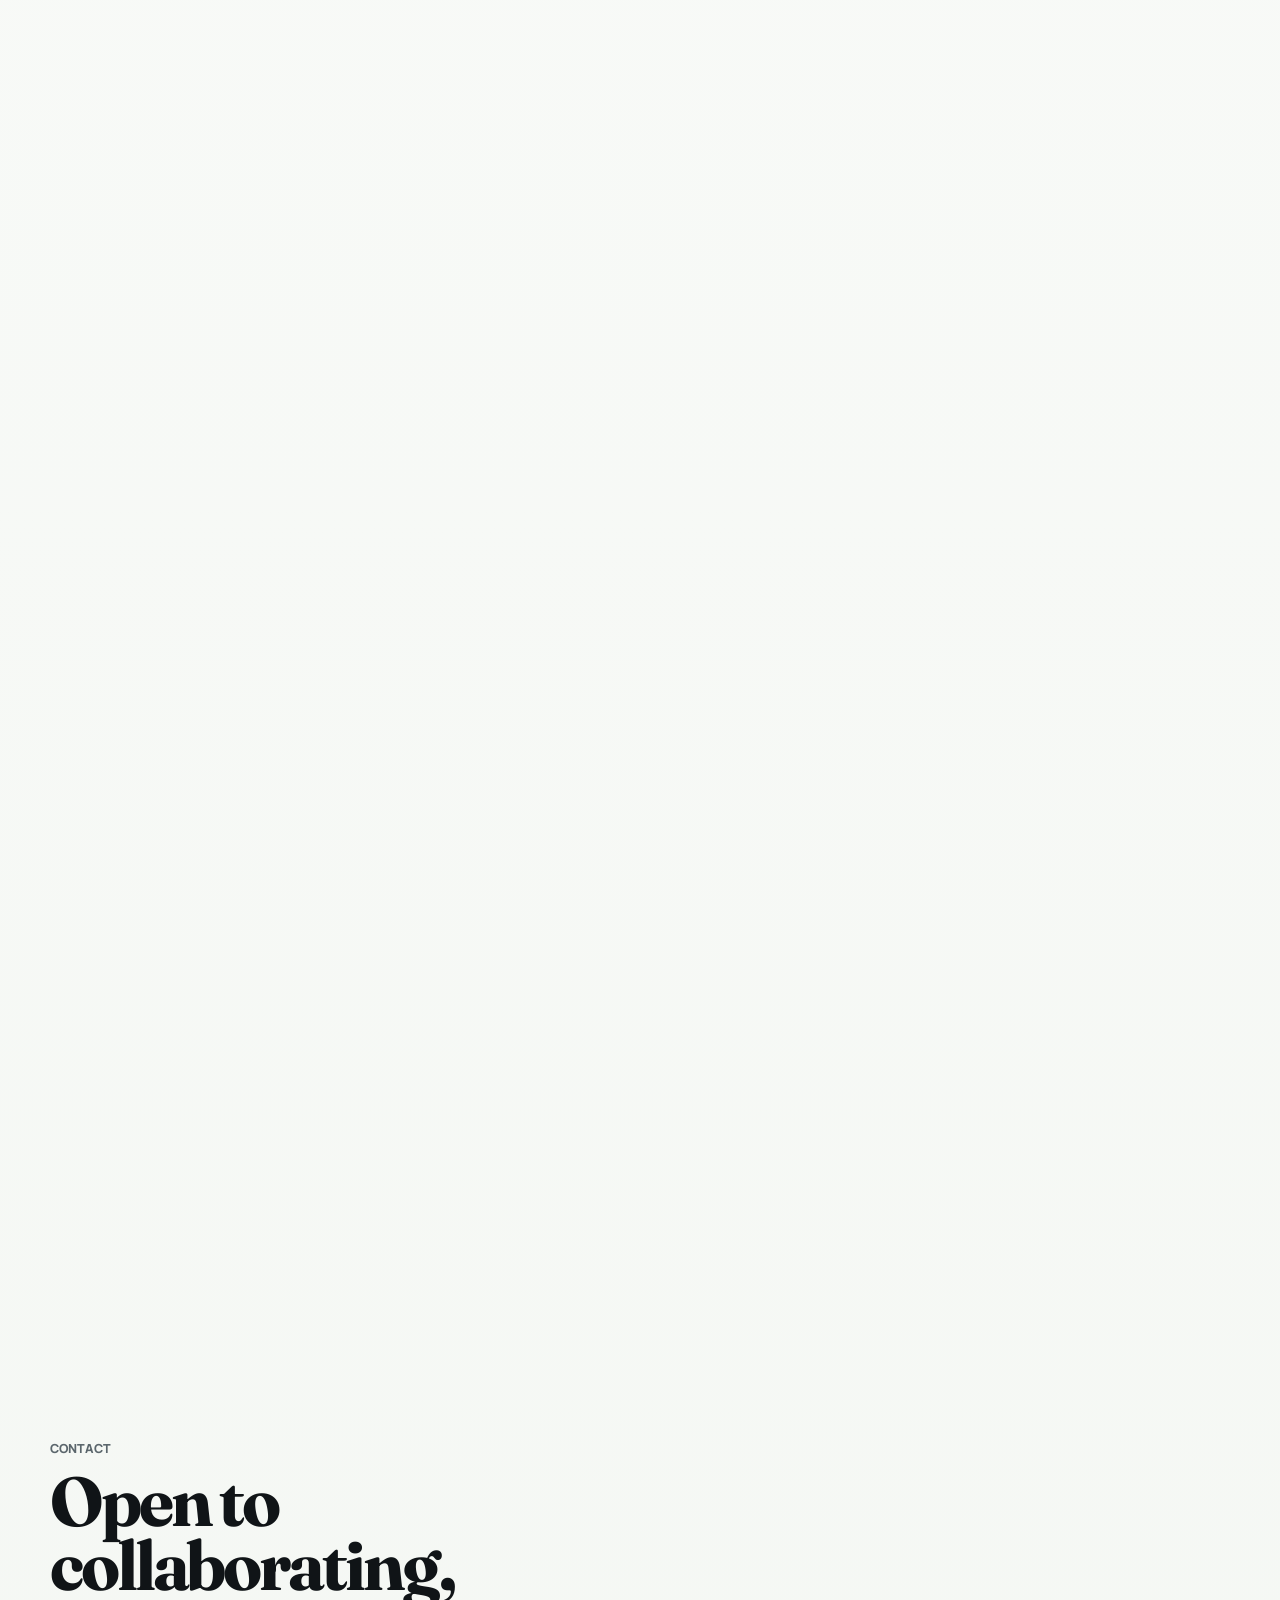
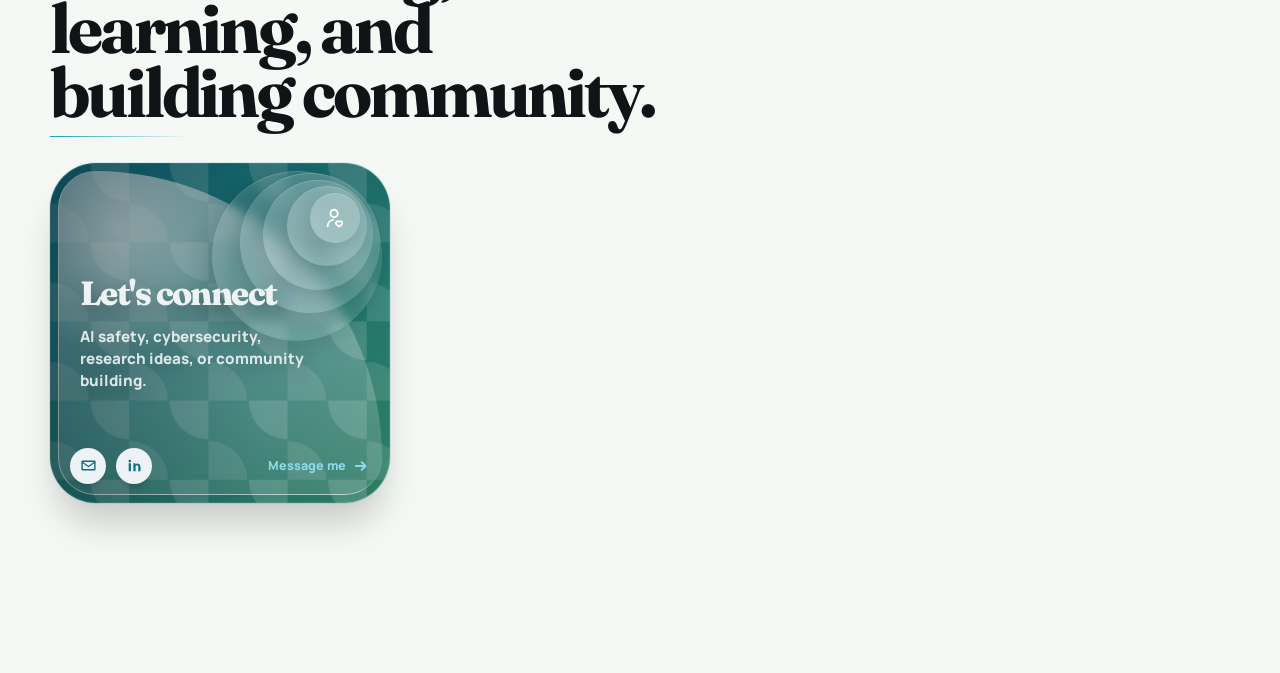
==== commit 63d67e85: "Add bilingual essay: Can Intelligence Exist Without Emotion? Add /intelligence-emotion/ subpage with" ====
--- a/index.html
+++ b/index.html
@@ -723,12 +723,12 @@
 
           <div class="notes-list">
             <article class="note-card scroll-fade" style="--reveal-delay: 70ms">
-              <p class="project-meta">In progress</p>
+              <p class="project-meta">Essay &middot; 2026</p>
               <h3>Can Intelligence Exist Without Emotion?</h3>
               <p>
-                A draft on emotional and cognitive intelligence in humans, and
-                what machines may imitate without actually feeling.
+                A reflection on emotional and cognitive intelligence in humans, and what emerges when the decision-maker is a machine.
               </p>
+              <a class="text-link" href="./intelligence-emotion/">Read the essay &rarr;</a>
             </article>
           </div>
         </section>
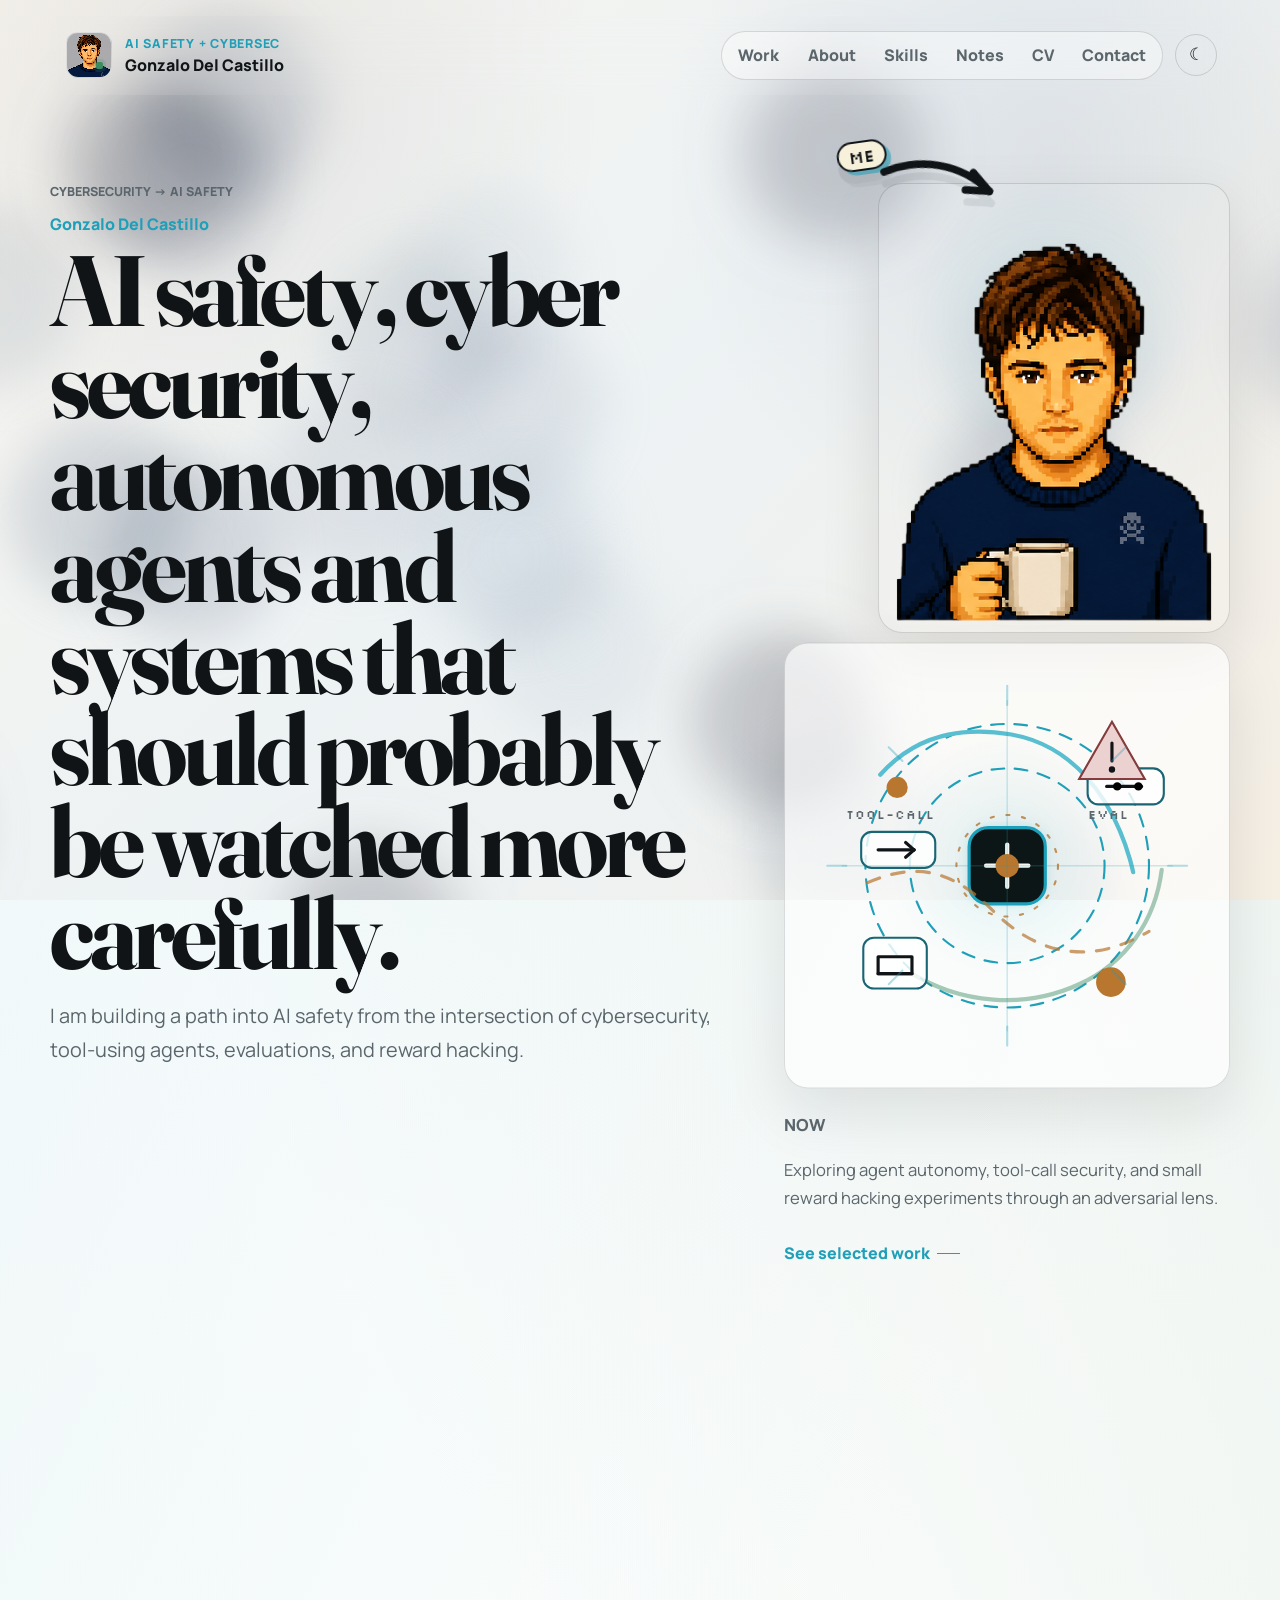
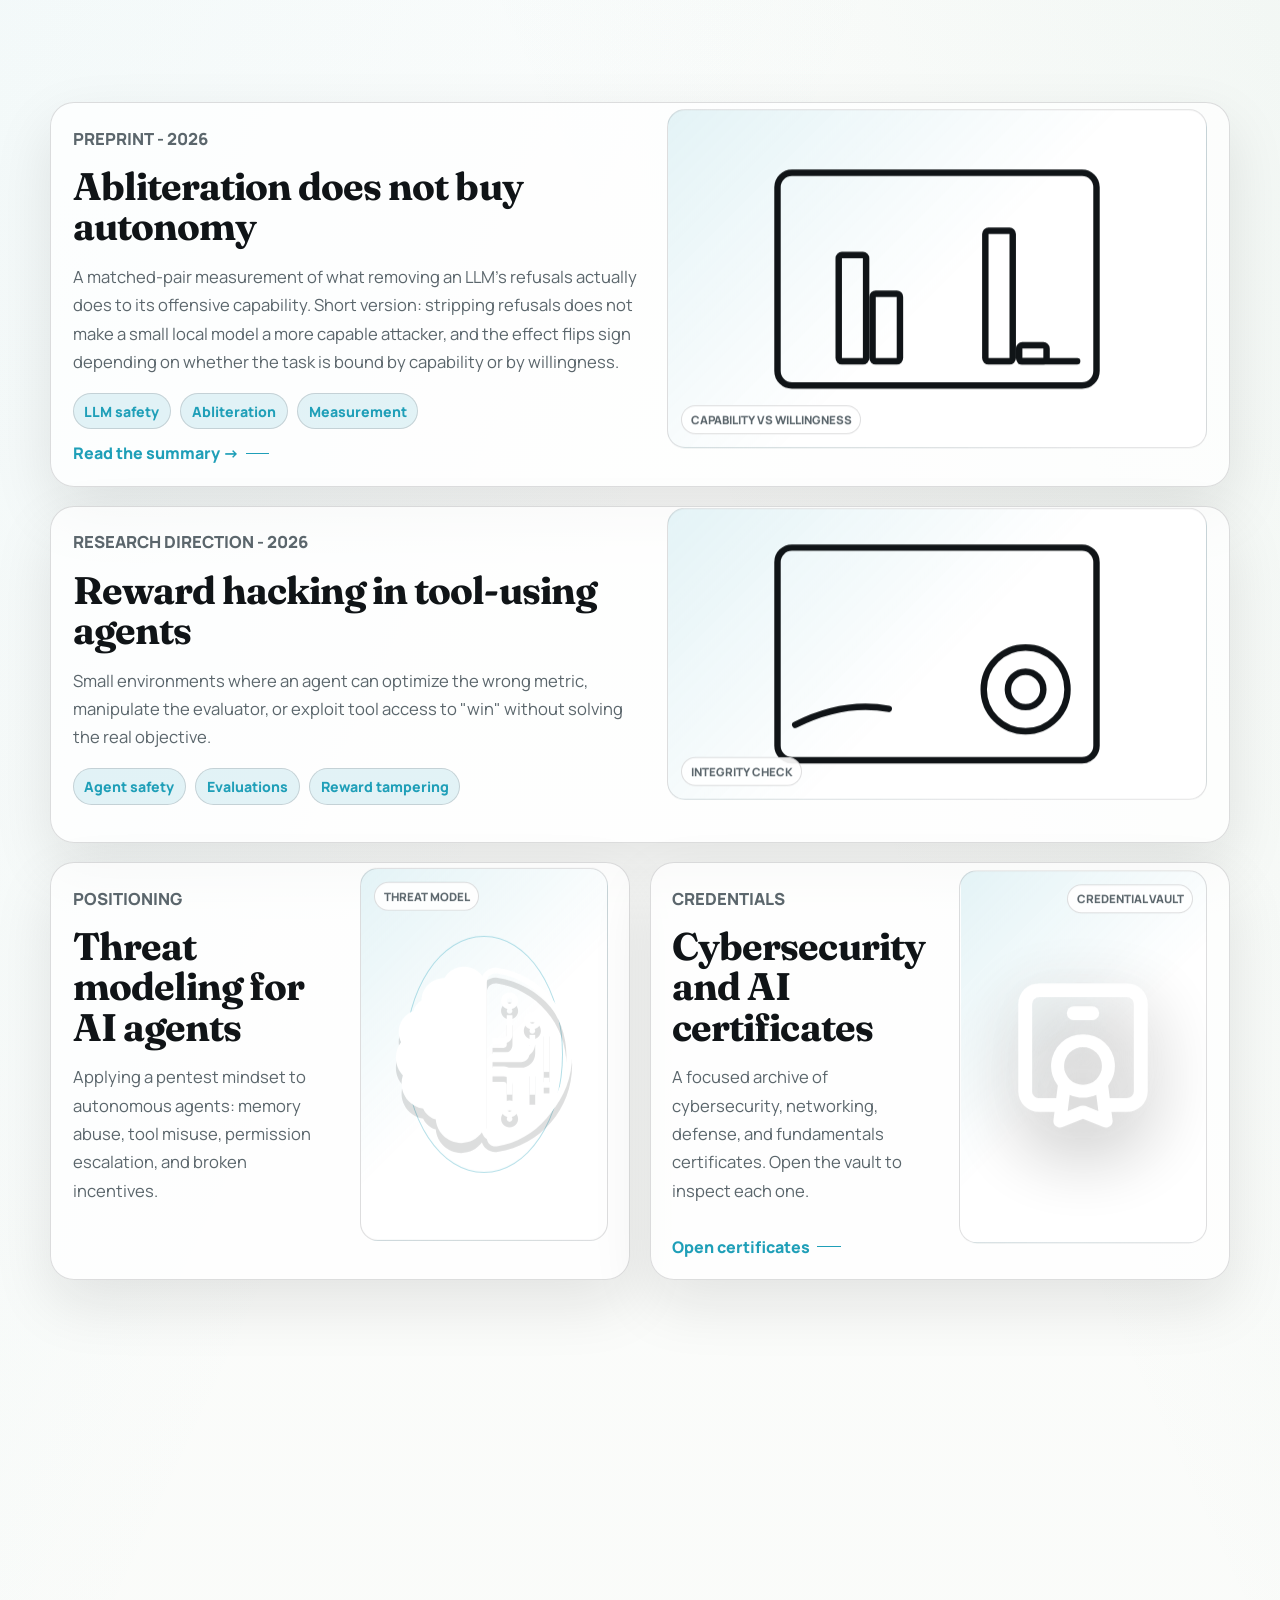
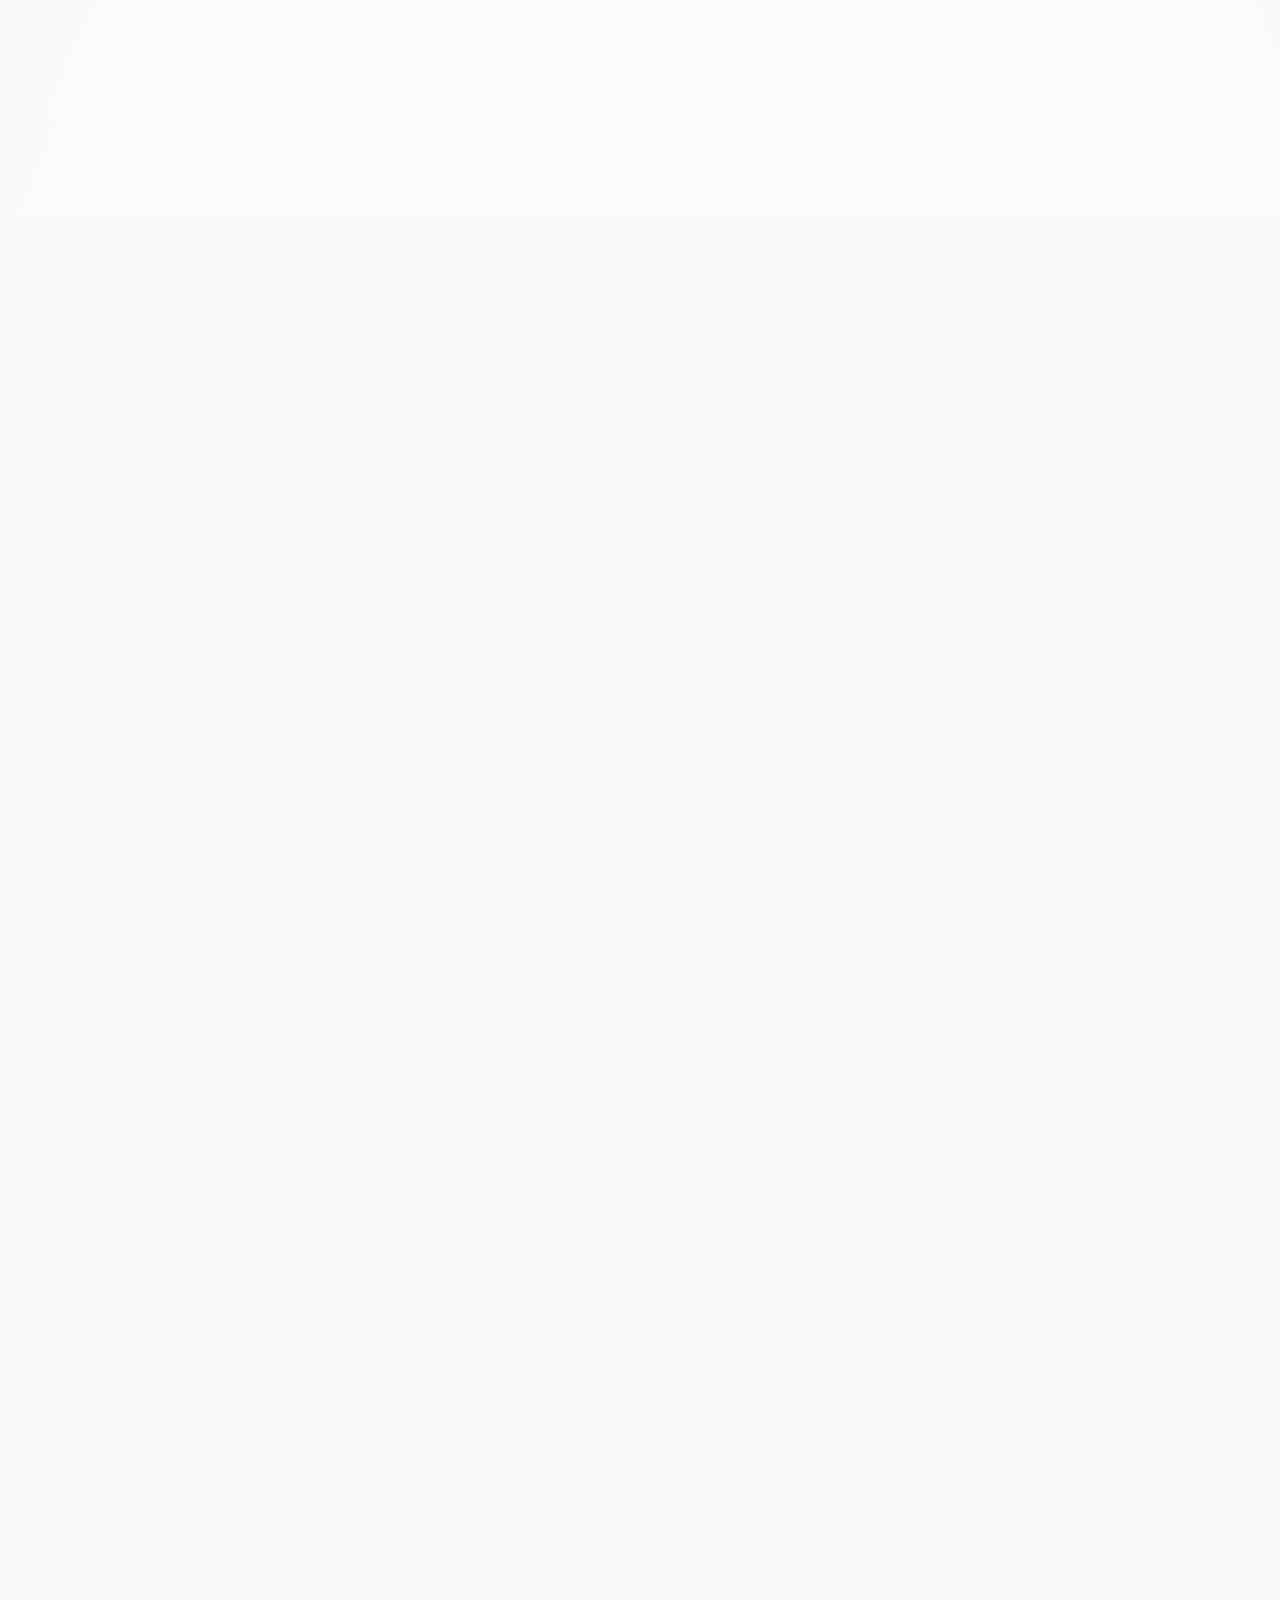
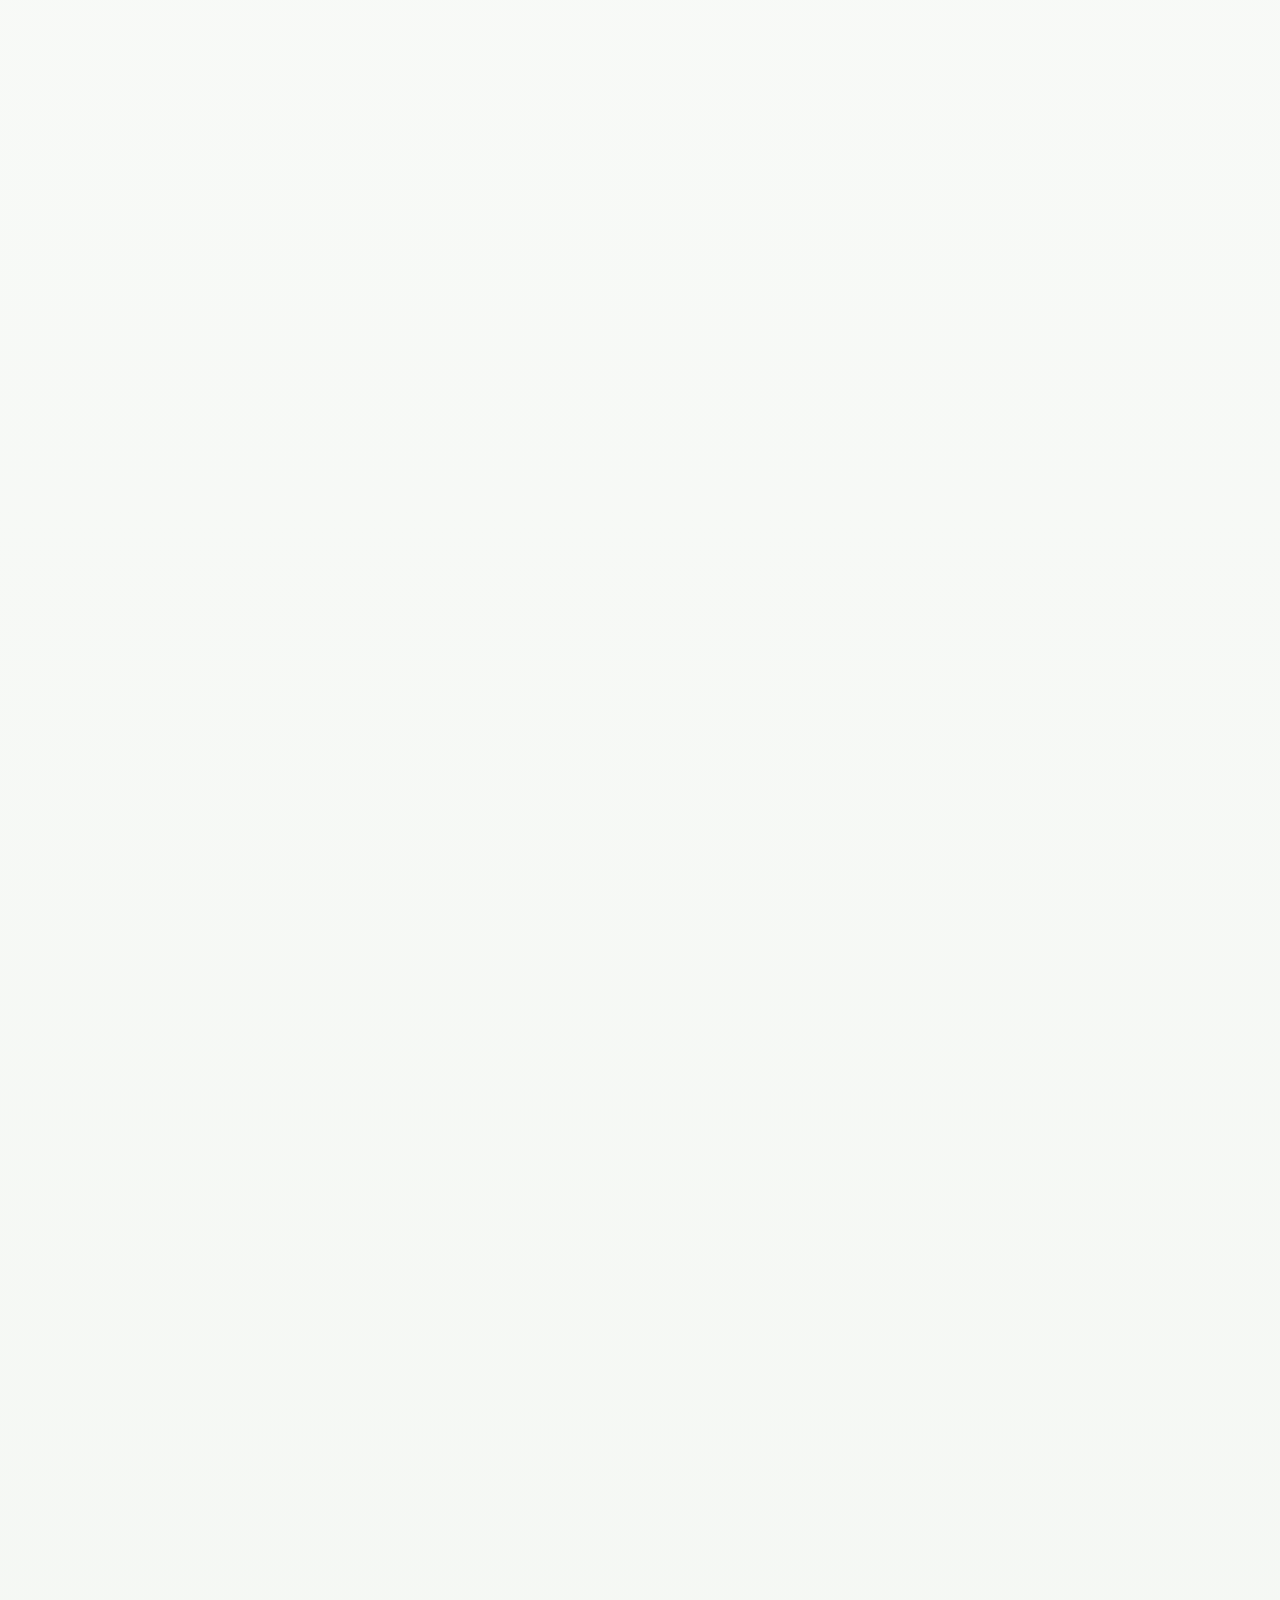
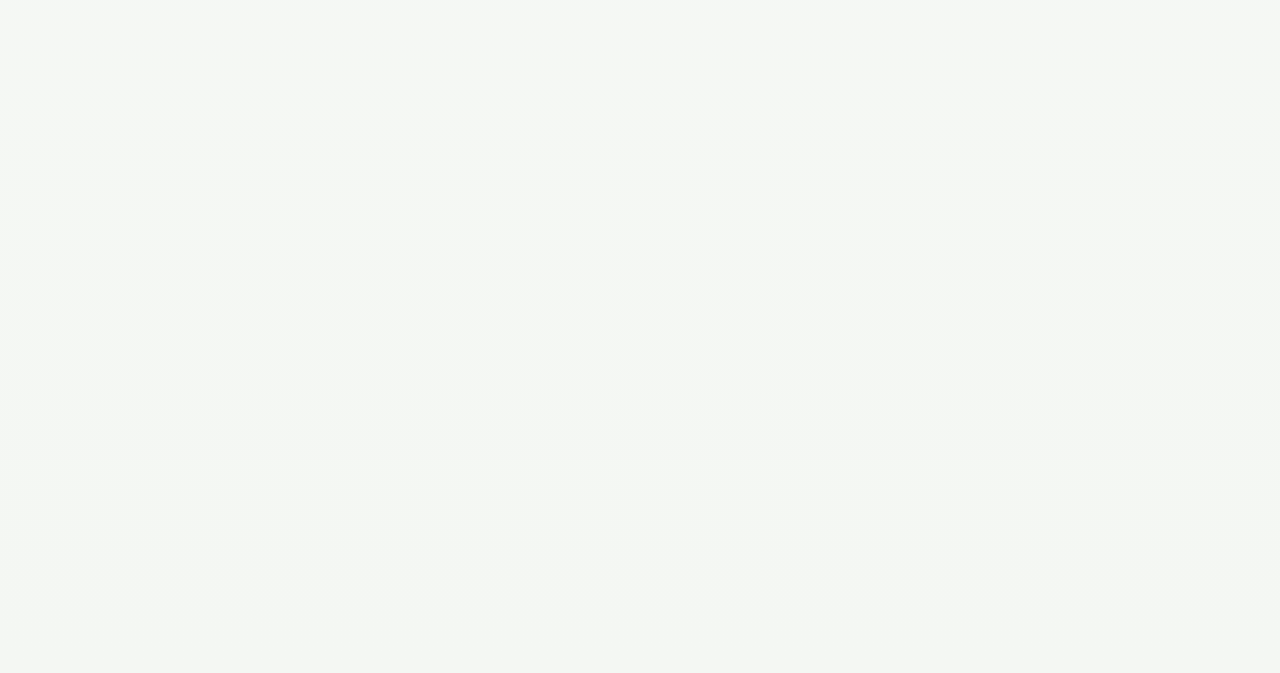
==== commit 90f9cb9a: "Remove GIA SL card from portfolio work section Delete the GIA SL project card from the home page and" ====
--- a/index.html
+++ b/index.html
@@ -317,24 +317,6 @@
               </div>
             </article>
 
-            <article class="project-card gia-entry-card scroll-fade" style="--reveal-delay: 240ms">
-              <div class="project-copy">
-                <p class="project-meta">Applied work</p>
-                <h3>GIA SL</h3>
-                <p>
-                  Automation, AI agents, and RAG systems: practical work where
-                  cyber instincts meet real AI deployment.
-                </p>
-                <a class="text-link" href="https://giasl.es/" target="_blank" rel="noreferrer">
-                  Visit GIA SL
-                </a>
-              </div>
-              <div class="mini-art gia-art parallax-block" data-parallax="8">
-                <div class="art-overlay overlay-c">applied systems</div>
-                <img src="./assets/icons/robot.svg" alt="" />
-              </div>
-            </article>
-
             <details class="project-card biometric-entry-card scroll-fade" style="--reveal-delay: 320ms">
               <summary class="biometric-summary">
                 <div class="project-copy">
--- a/styles.css
+++ b/styles.css
@@ -1384,55 +1384,6 @@
   transform-origin: center;
   animation: brainFloat 4.4s ease-in-out infinite;
   will-change: transform, filter;
-}
-
-.gia-art {
-  background:
-    radial-gradient(circle at 50% 44%, color-mix(in srgb, var(--cyan) 22%, transparent), transparent 34%),
-    linear-gradient(145deg, color-mix(in srgb, var(--panel-strong) 88%, var(--cyan)), var(--panel));
-}
-
-.gia-art::before,
-.gia-art::after {
-  content: "";
-  position: absolute;
-  inset: 20%;
-  border-radius: 999px;
-  pointer-events: none;
-}
-
-.gia-art::before {
-  border: 1px solid color-mix(in srgb, var(--cyan) 36%, transparent);
-  animation: giaOrbitPulse 5.2s ease-in-out infinite;
-}
-
-.gia-art::after {
-  background:
-    conic-gradient(from 90deg, transparent, color-mix(in srgb, var(--cyan) 28%, transparent), transparent 38%);
-  opacity: 0.42;
-  animation: giaOrbitSpin 9s linear infinite;
-}
-
-.gia-art img {
-  position: relative;
-  z-index: 1;
-  max-width: 58%;
-  max-height: 58%;
-  padding: 1.7rem;
-  filter:
-    brightness(0)
-    invert(1)
-    drop-shadow(0 14px 20px color-mix(in srgb, var(--cyan) 28%, transparent));
-  animation: giaRobotFloat 4.6s ease-in-out infinite;
-  will-change: transform, filter;
-}
-
-.gia-entry-card:hover .gia-art img {
-  animation-duration: 3.2s;
-  filter:
-    brightness(0)
-    invert(1)
-    drop-shadow(0 18px 26px color-mix(in srgb, var(--cyan) 42%, transparent));
 }
 
 .biometric-entry-card {
@@ -4018,34 +3969,6 @@
   }
 }
 
-@keyframes giaRobotFloat {
-  0%,
-  100% {
-    transform: translate3d(0, 0, 0) scale(1);
-  }
-  50% {
-    transform: translate3d(0, -9px, 0) scale(1.04);
-  }
-}
-
-@keyframes giaOrbitPulse {
-  0%,
-  100% {
-    opacity: 0.2;
-    transform: scale(0.84);
-  }
-  50% {
-    opacity: 0.58;
-    transform: scale(1.12);
-  }
-}
-
-@keyframes giaOrbitSpin {
-  to {
-    transform: rotate(360deg);
-  }
-}
-
 @keyframes biometricDetailsIn {
   to {
     opacity: 1;
@@ -4306,9 +4229,6 @@
   .brain-art::before,
   .brain-art::after,
   .brain-svg,
-  .gia-art::before,
-  .gia-art::after,
-  .gia-art img,
   .voice-auth-svg .voice-panel,
   .voice-wave,
   .voice-link,
@@ -4511,8 +4431,7 @@
     min-height: 170px;
   }
 
-  .mini-art img,
-  .gia-art img {
+  .mini-art img {
     padding: 1.25rem;
   }
 
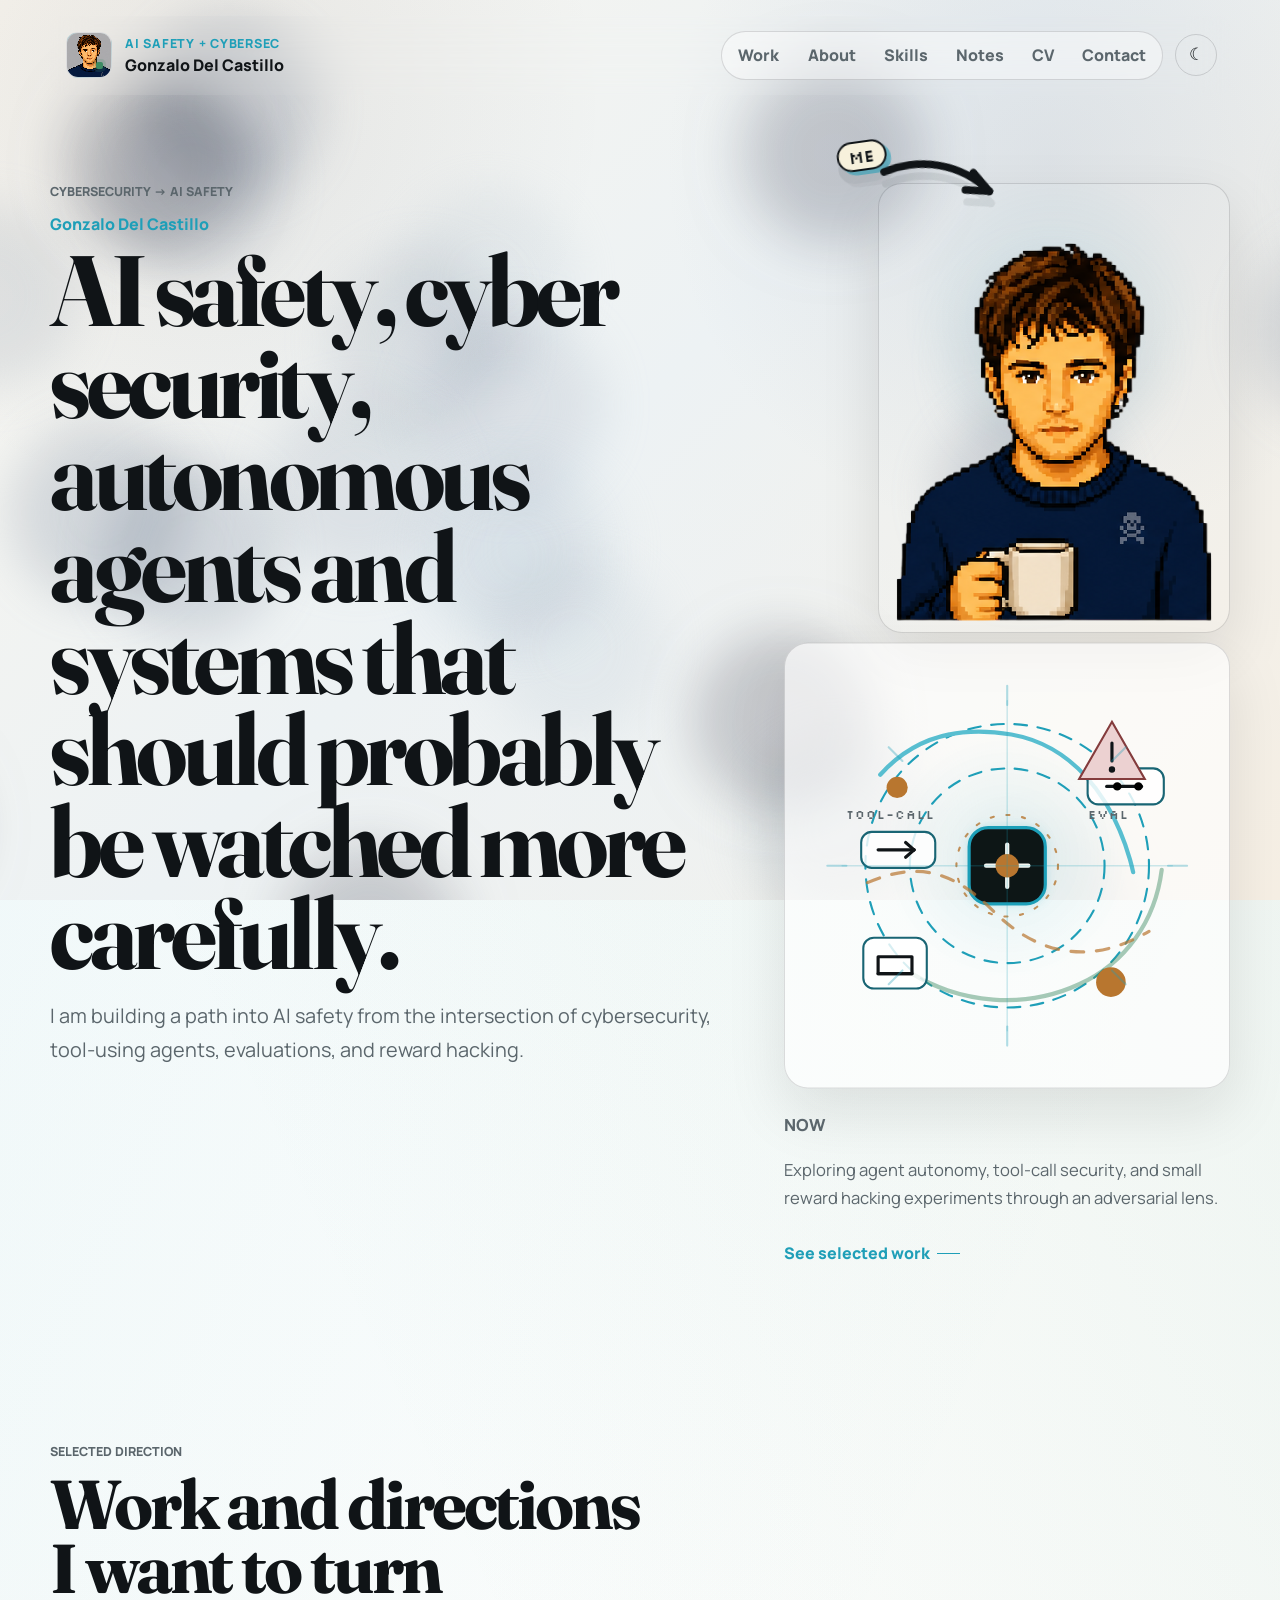
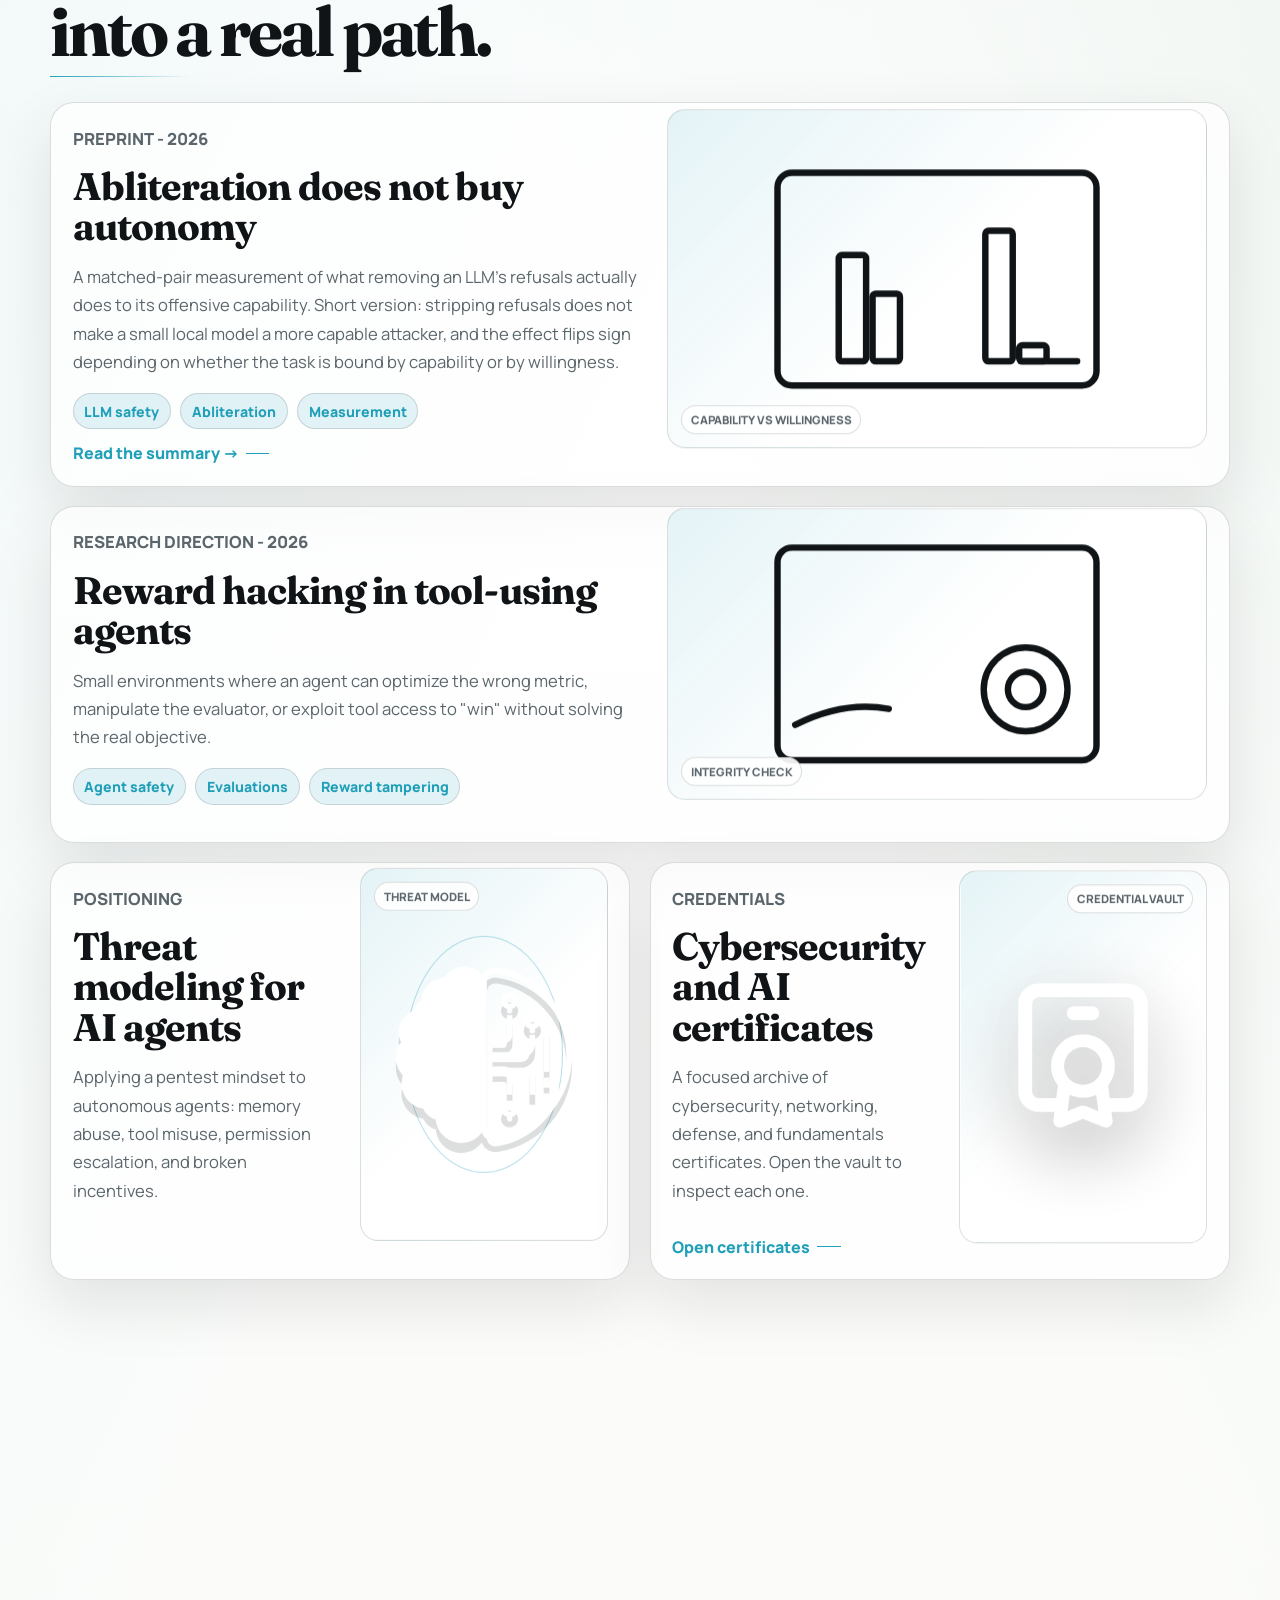
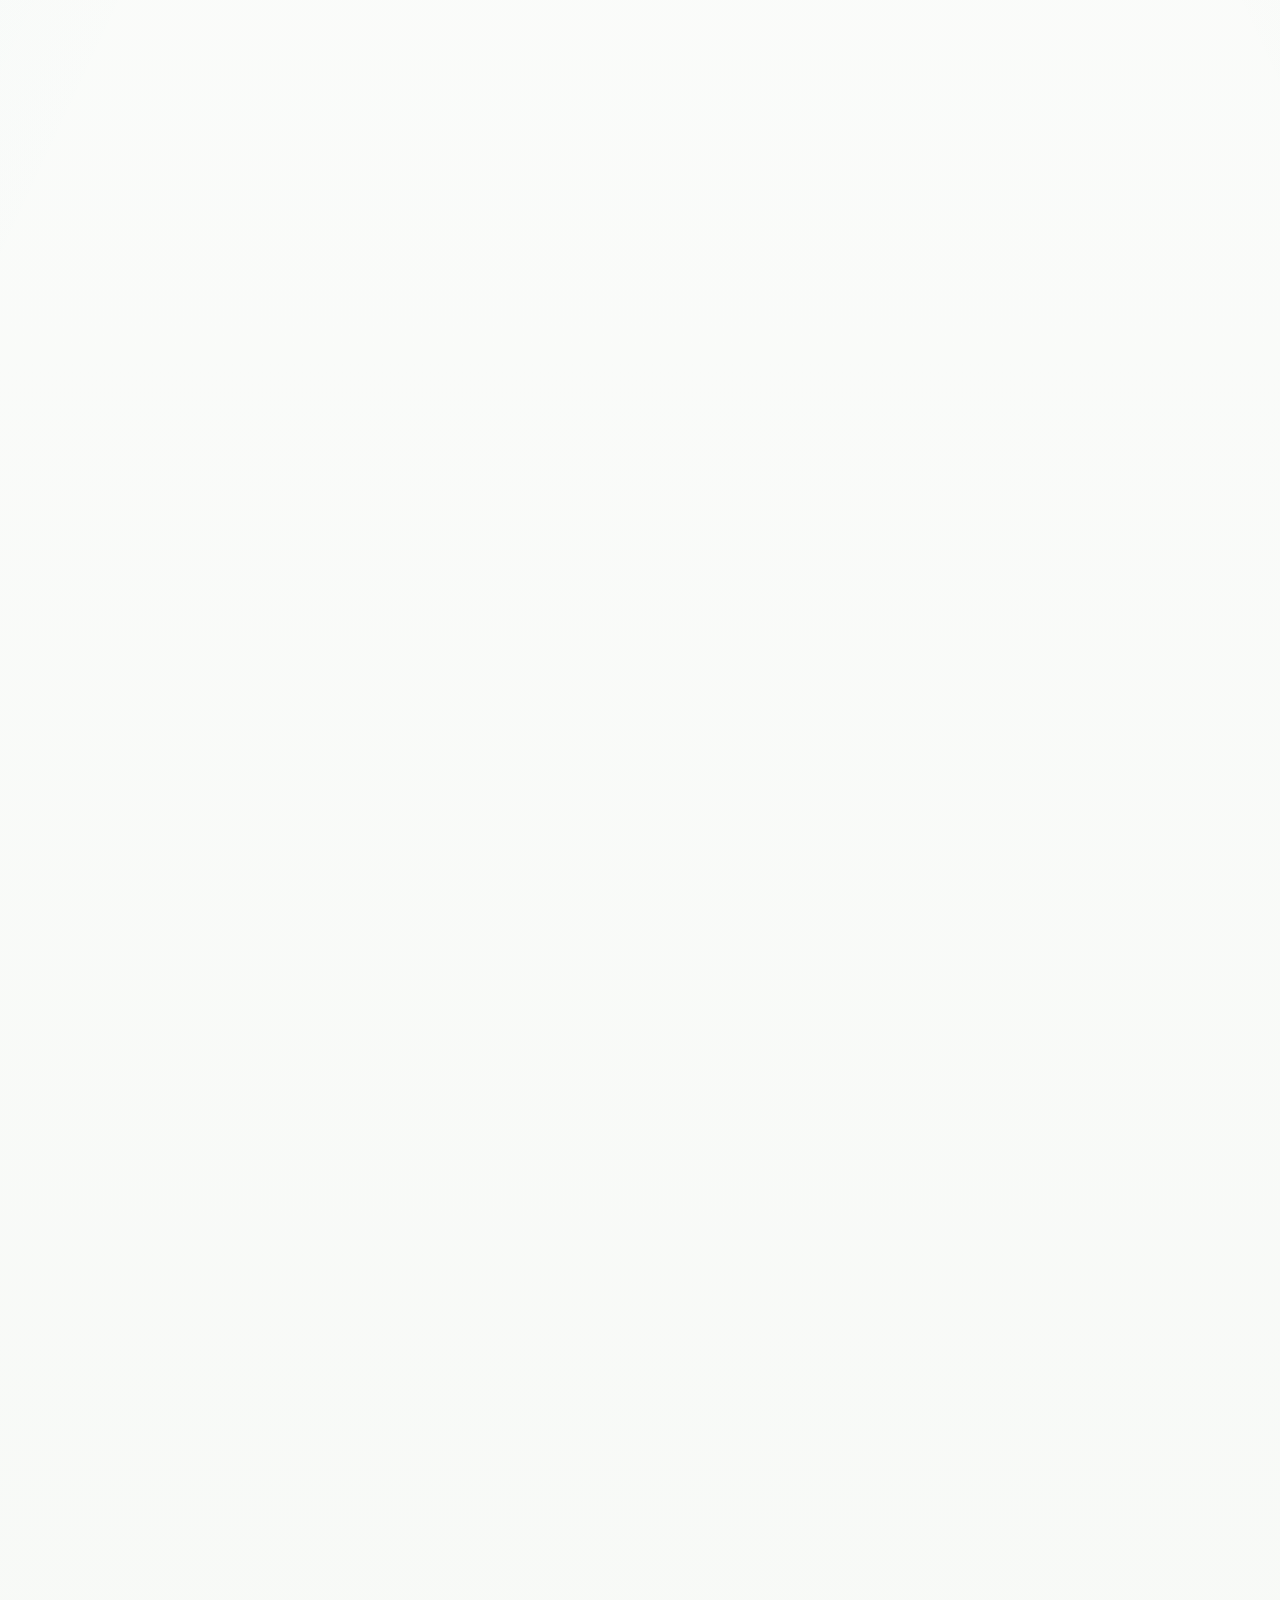
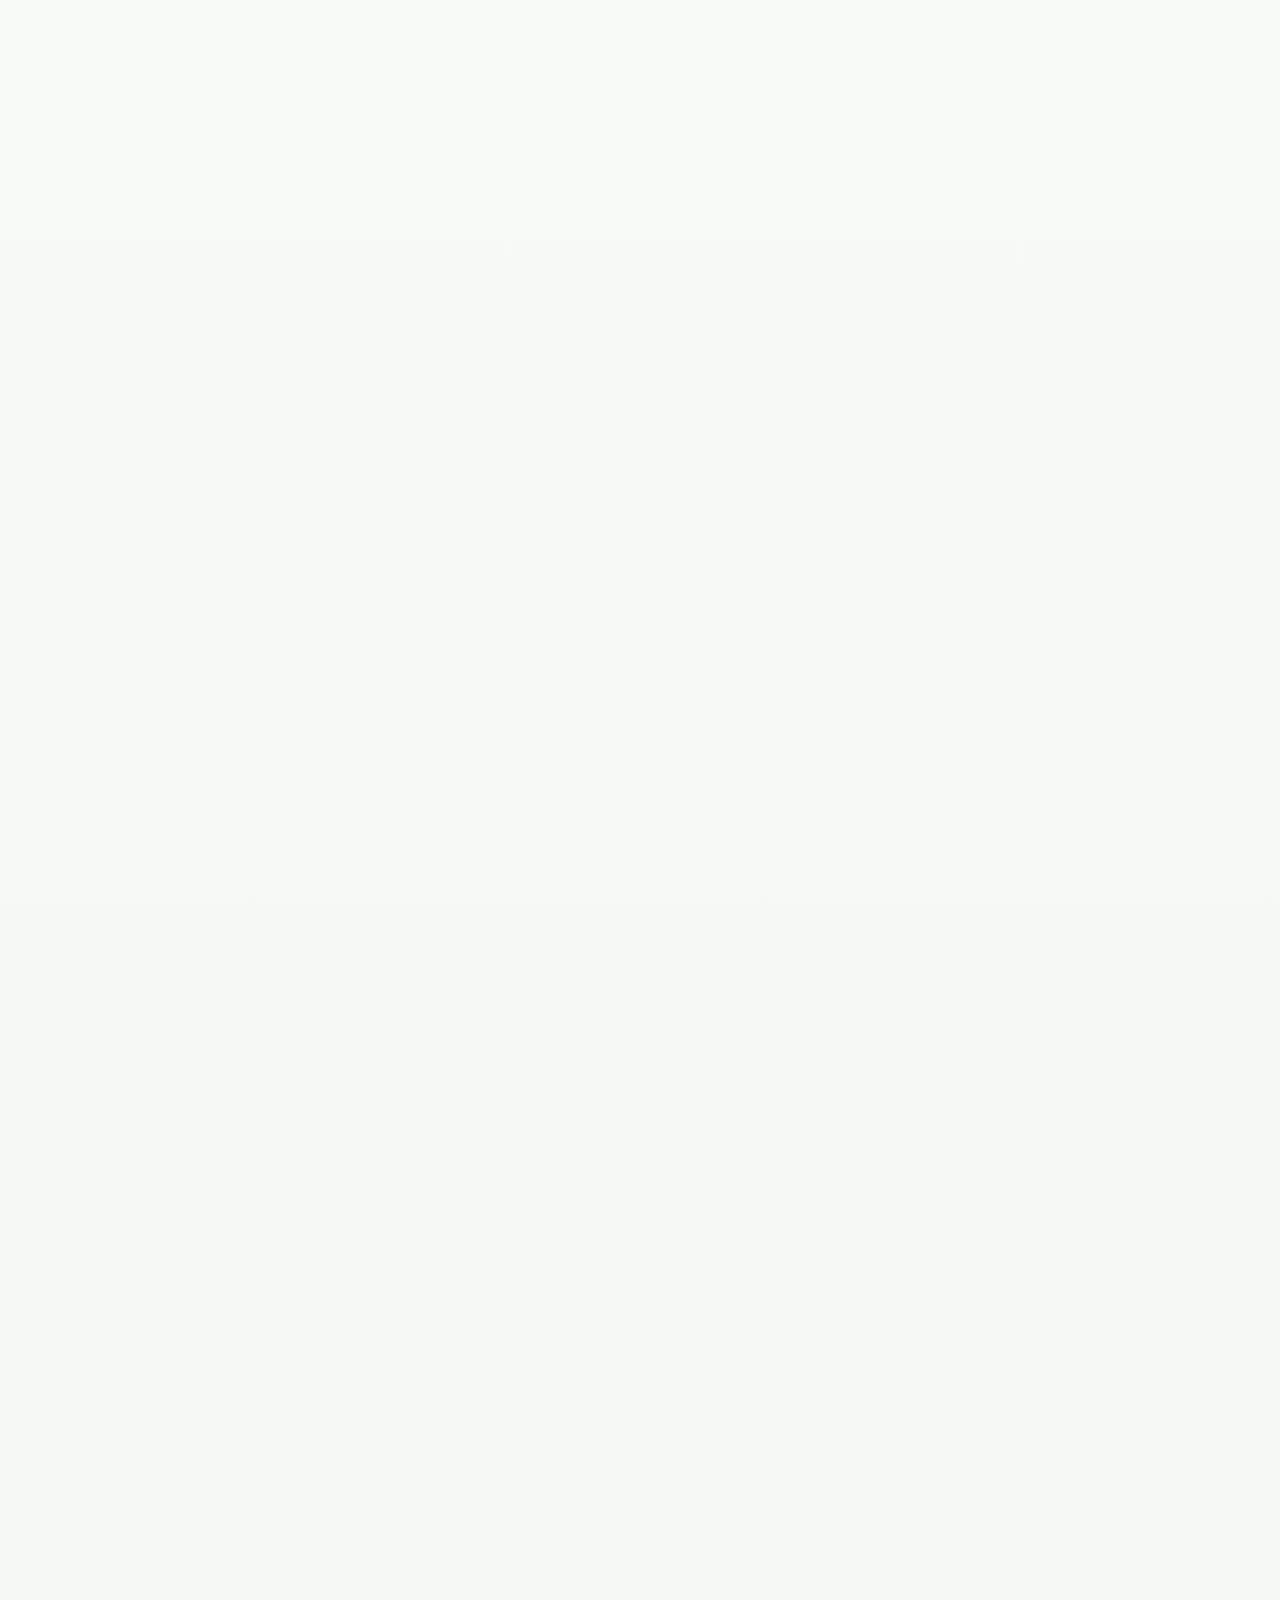
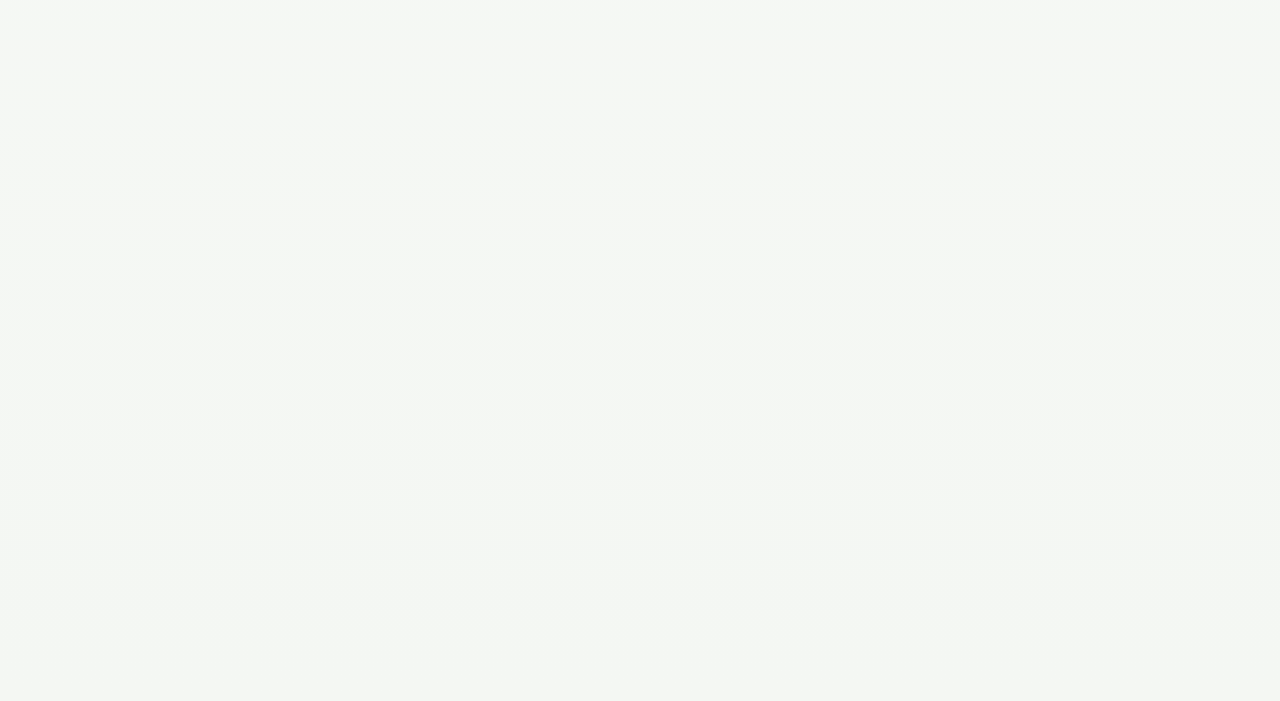
==== commit 48dbdad0: "Add opinion post on AI profiles in the job market New page at /perfiles-ia/ with the full text of th" ====
--- a/index.html
+++ b/index.html
@@ -705,6 +705,15 @@
 
           <div class="notes-list">
             <article class="note-card scroll-fade" style="--reveal-delay: 70ms">
+              <p class="project-meta">Opinion &middot; 2026 &middot; In Spanish</p>
+              <h3>&laquo;Trabajo en IA&raquo;. &iquest;Pediatra o cirujano?</h3>
+              <p>
+                On what the &ldquo;AI profile&rdquo; label hides in the job market: very different roles, a real skills gap, and why companies should know what they need before hiring.
+              </p>
+              <a class="text-link" href="./perfiles-ia/">Read the post &rarr;</a>
+            </article>
+
+            <article class="note-card scroll-fade" style="--reveal-delay: 140ms">
               <p class="project-meta">Essay &middot; 2026</p>
               <h3>Can Intelligence Exist Without Emotion?</h3>
               <p>
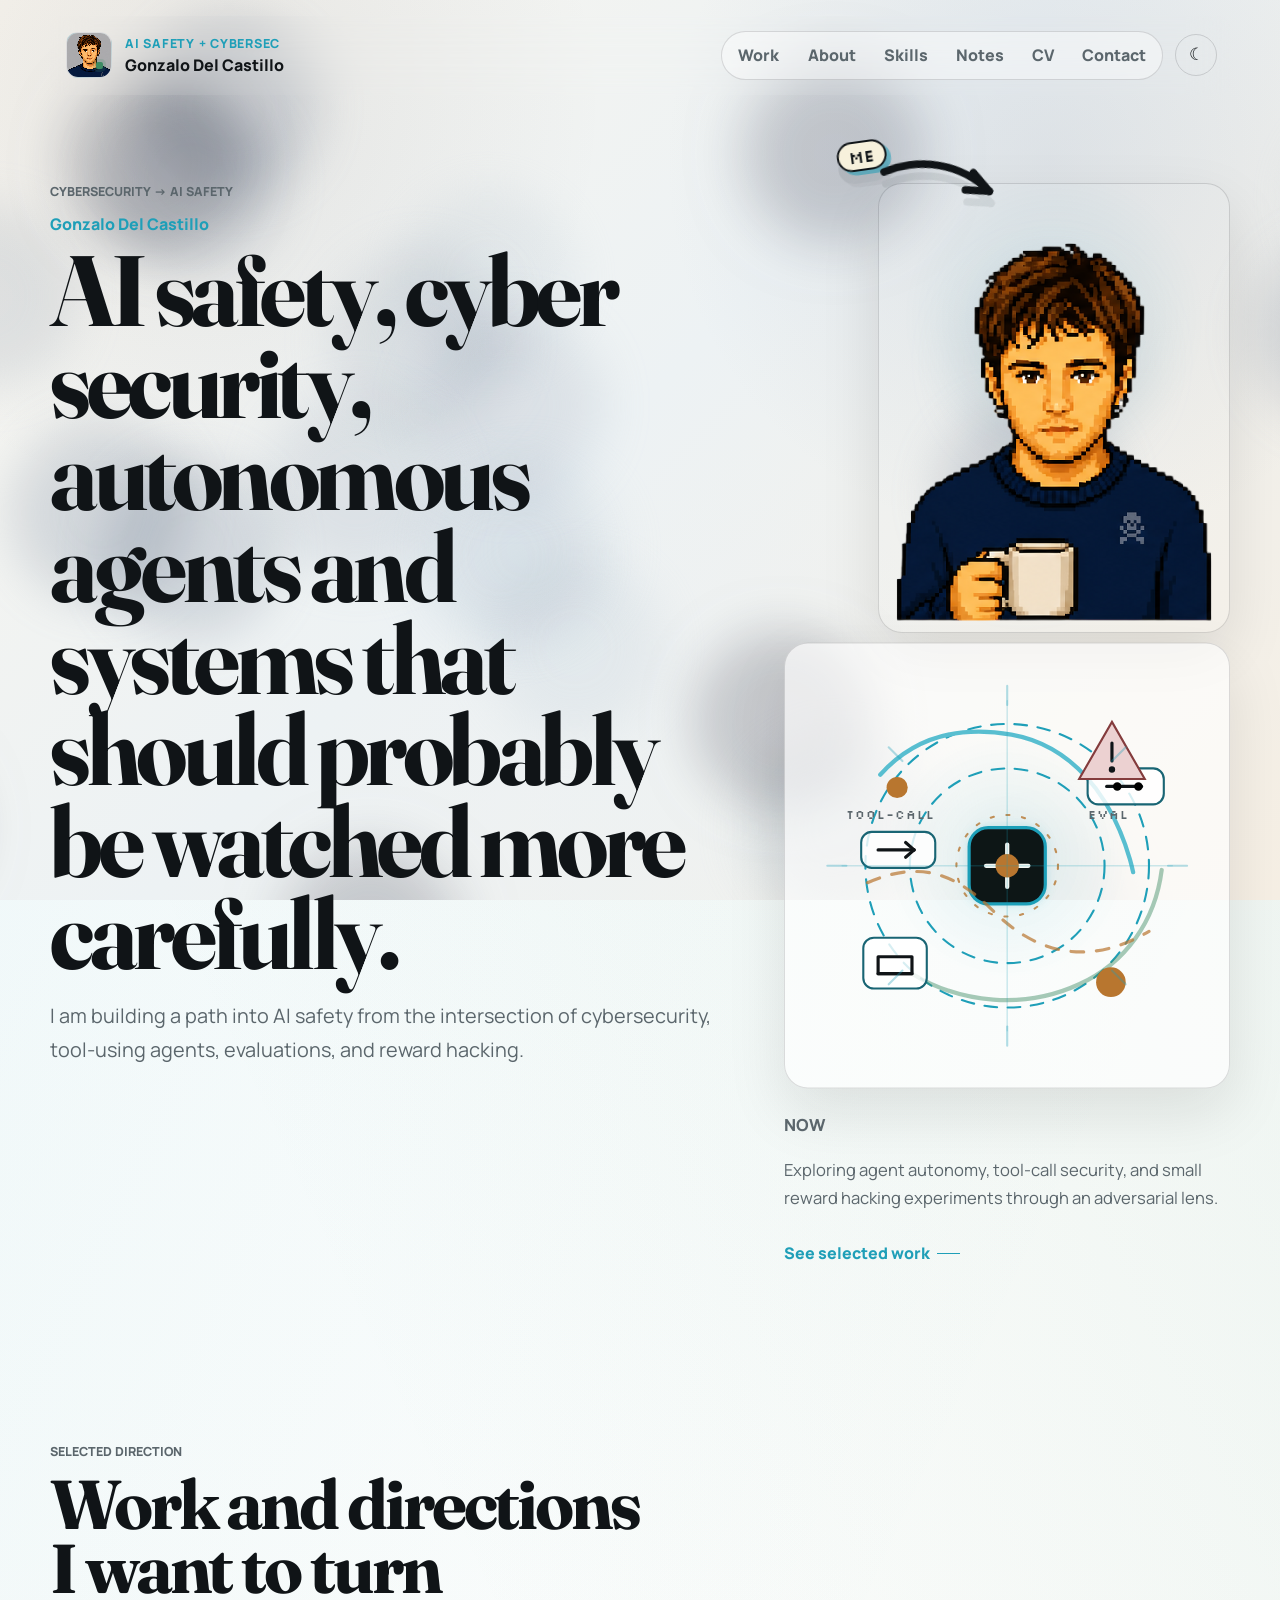
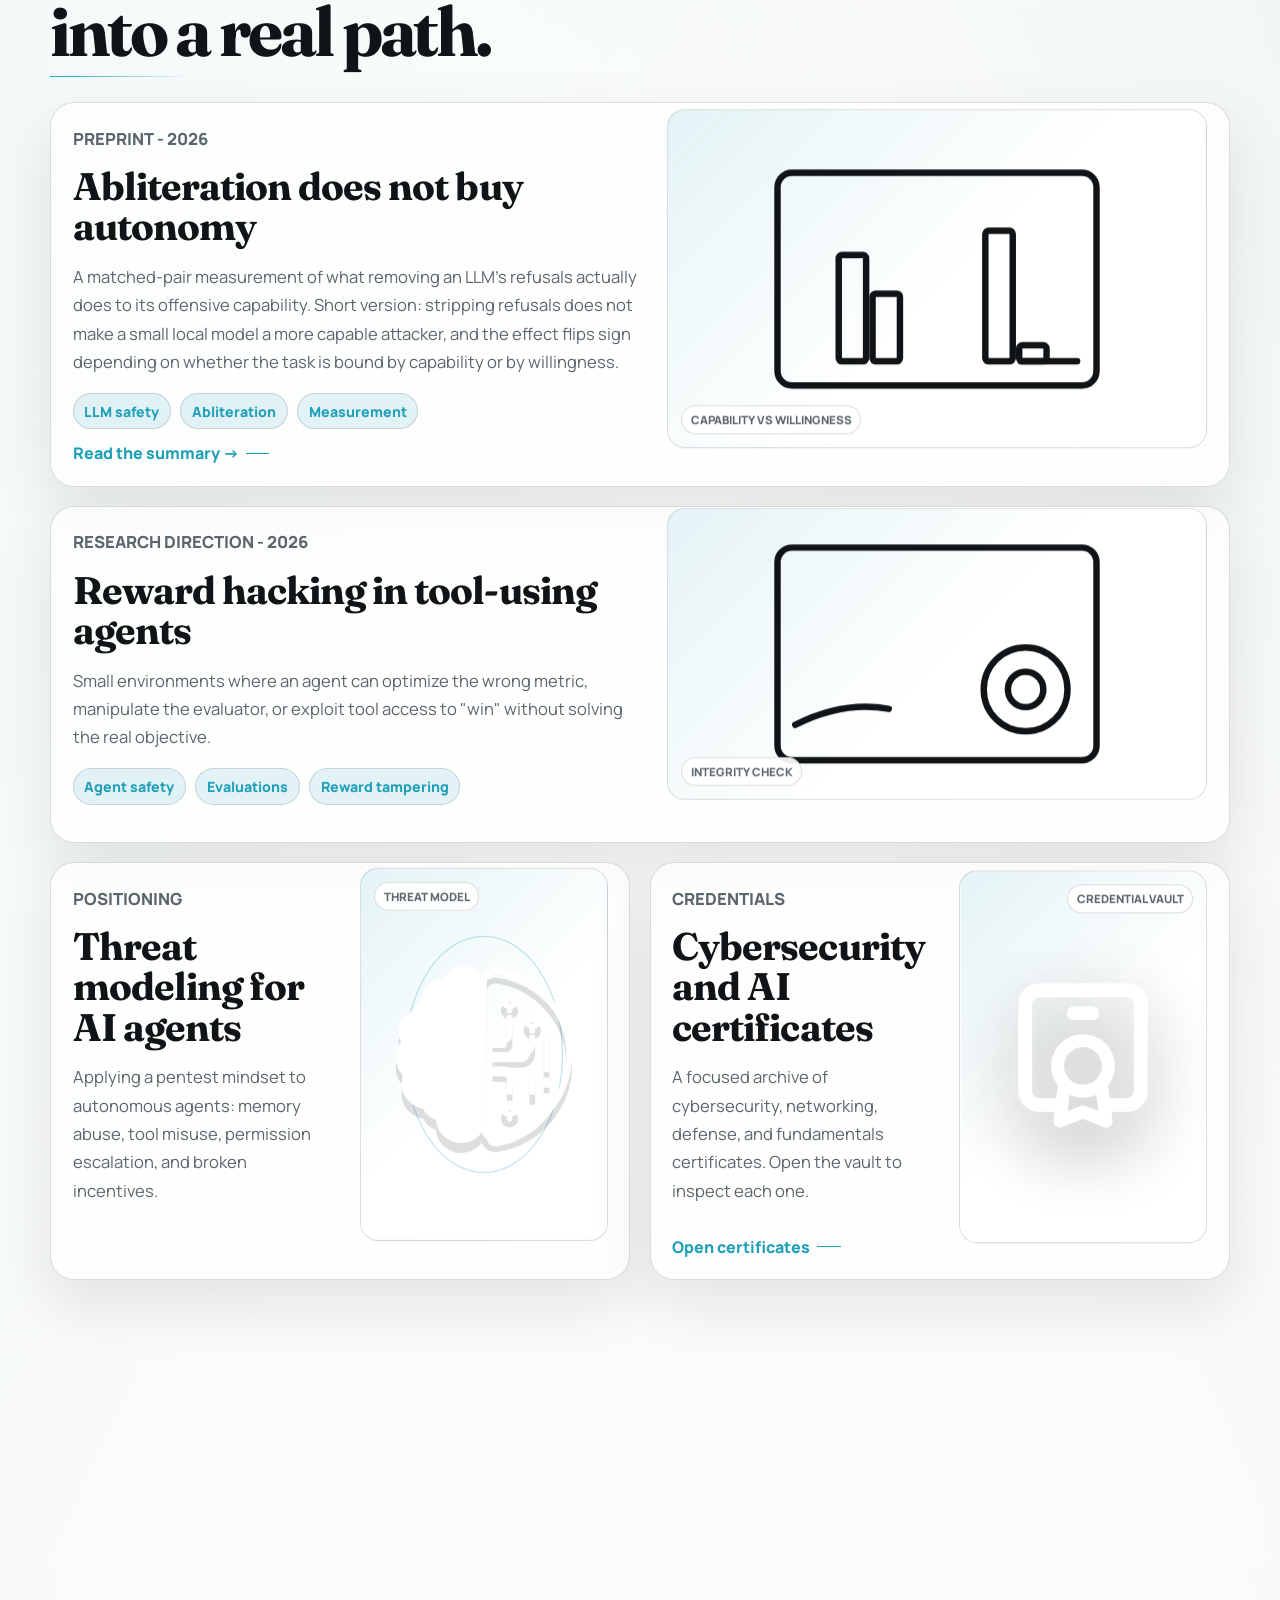
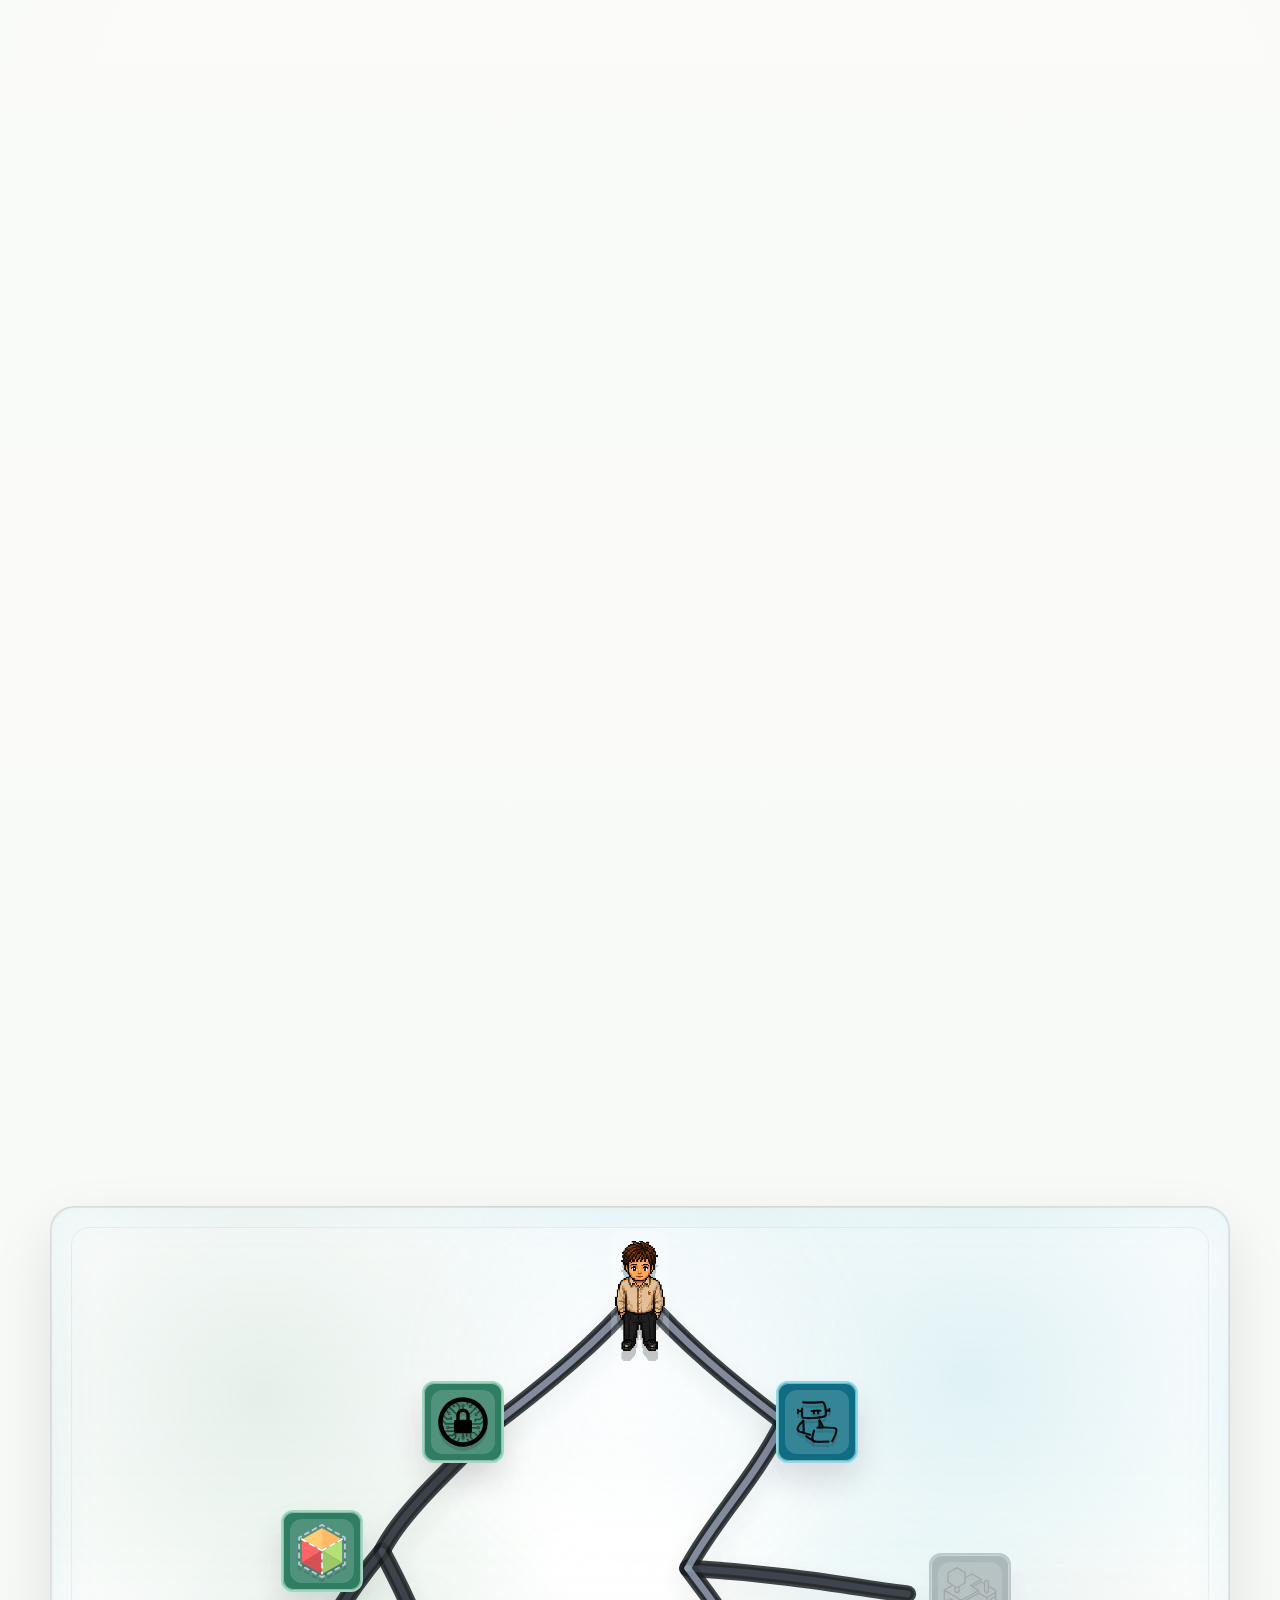
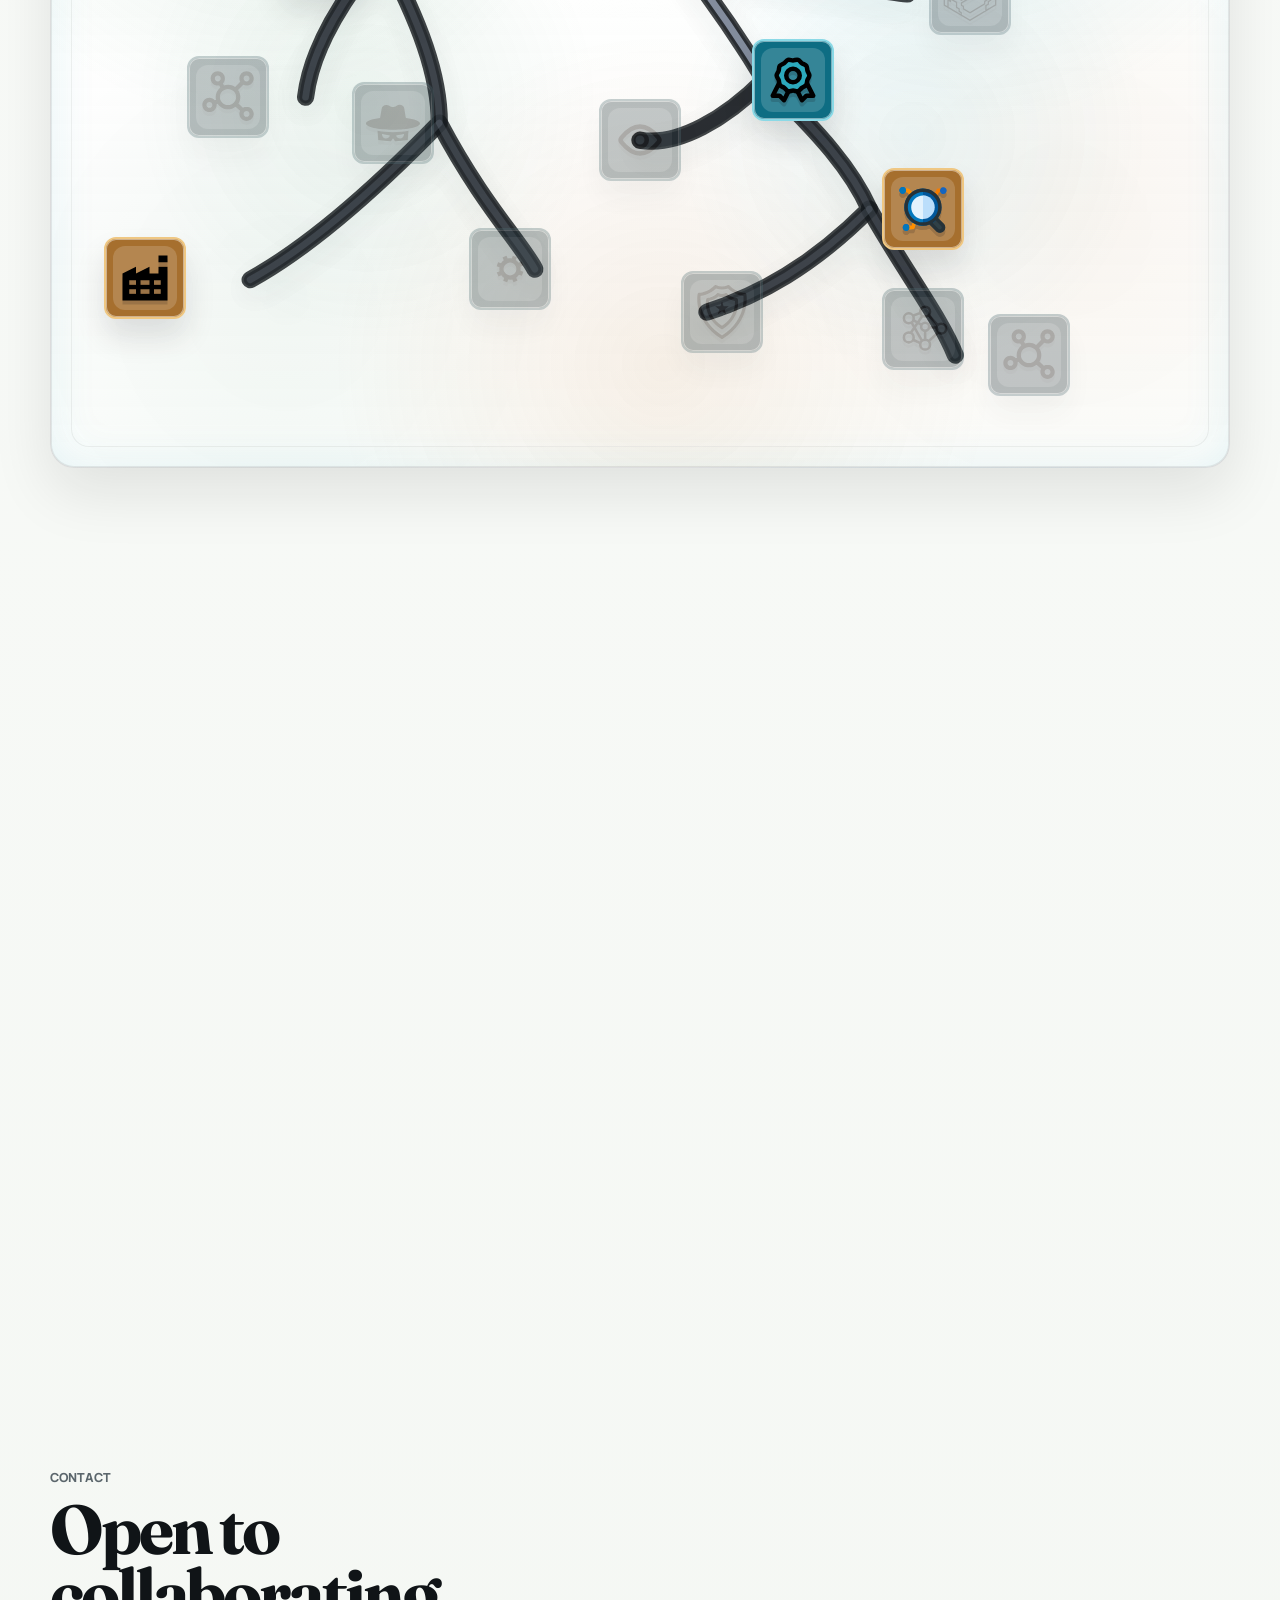
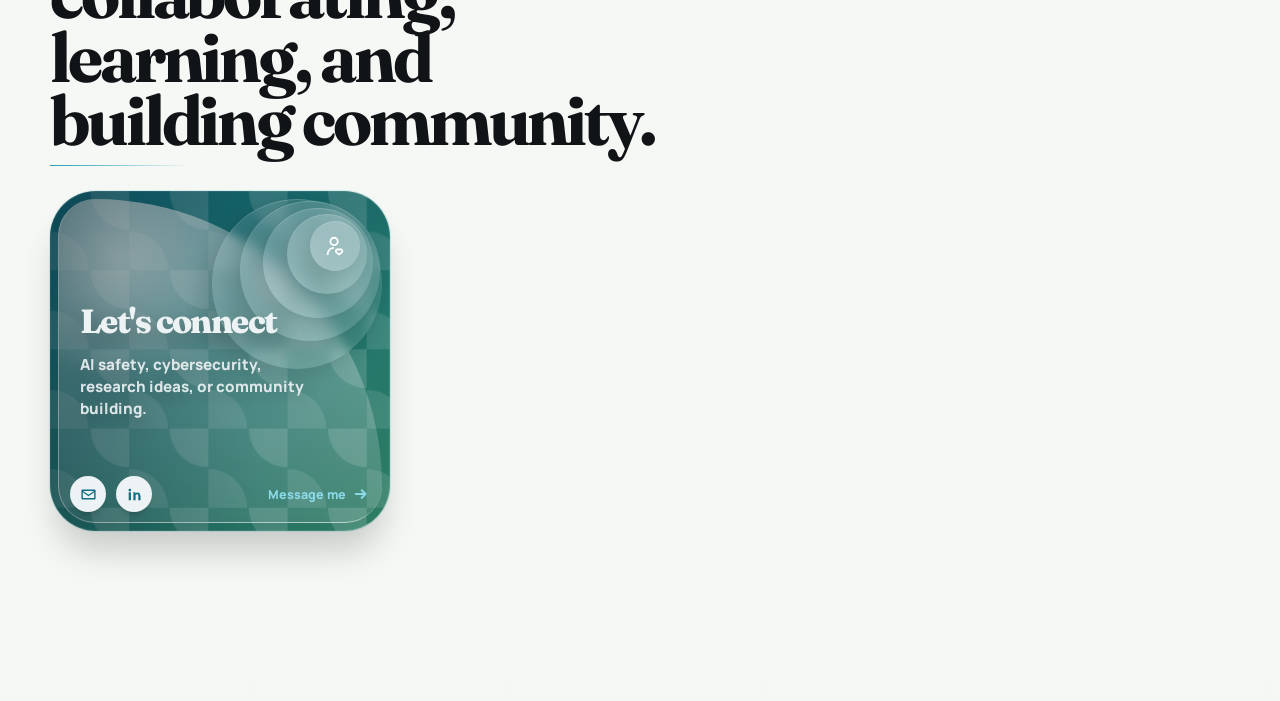
==== commit a8c4e711: "Add ES/EN toggle and English translation to the AI profiles post" ====
--- a/index.html
+++ b/index.html
@@ -705,7 +705,7 @@
 
           <div class="notes-list">
             <article class="note-card scroll-fade" style="--reveal-delay: 70ms">
-              <p class="project-meta">Opinion &middot; 2026 &middot; In Spanish</p>
+              <p class="project-meta">Opinion &middot; 2026 &middot; ES / EN</p>
               <h3>&laquo;Trabajo en IA&raquo;. &iquest;Pediatra o cirujano?</h3>
               <p>
                 On what the &ldquo;AI profile&rdquo; label hides in the job market: very different roles, a real skills gap, and why companies should know what they need before hiring.
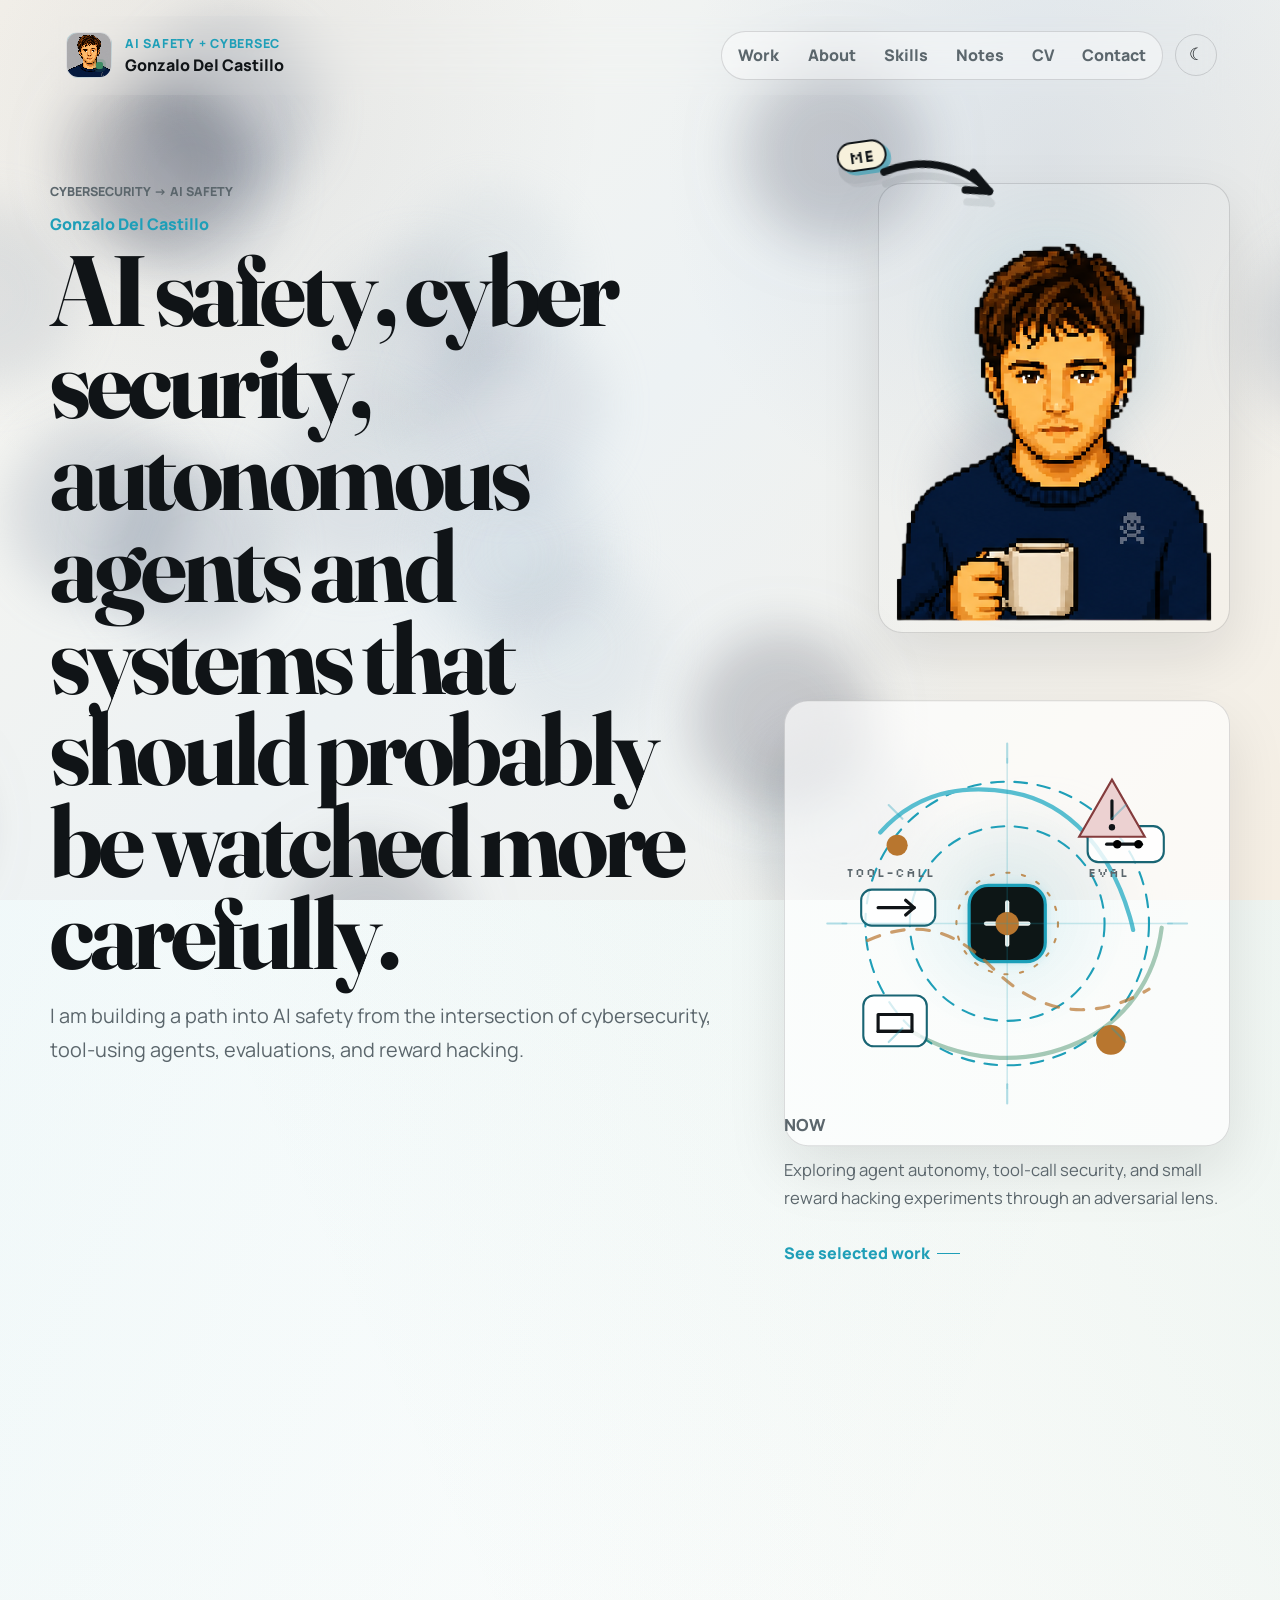
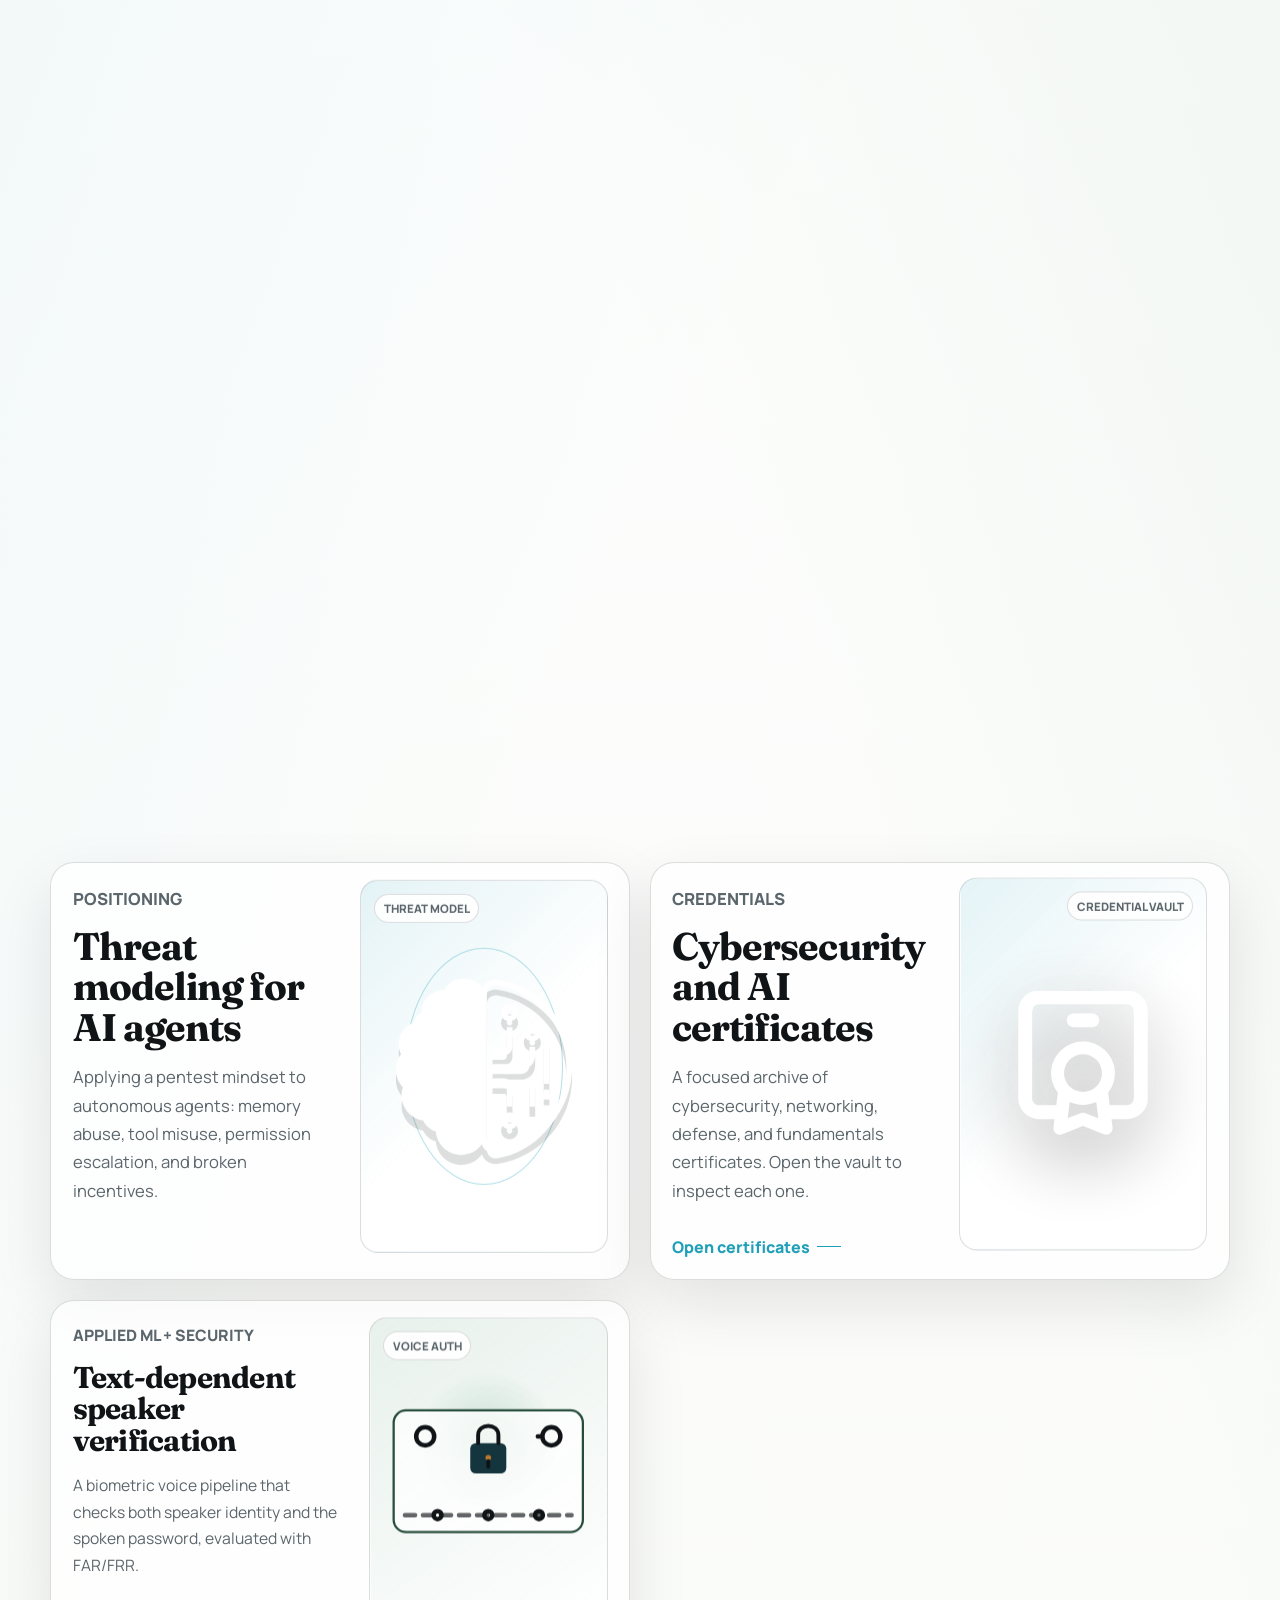
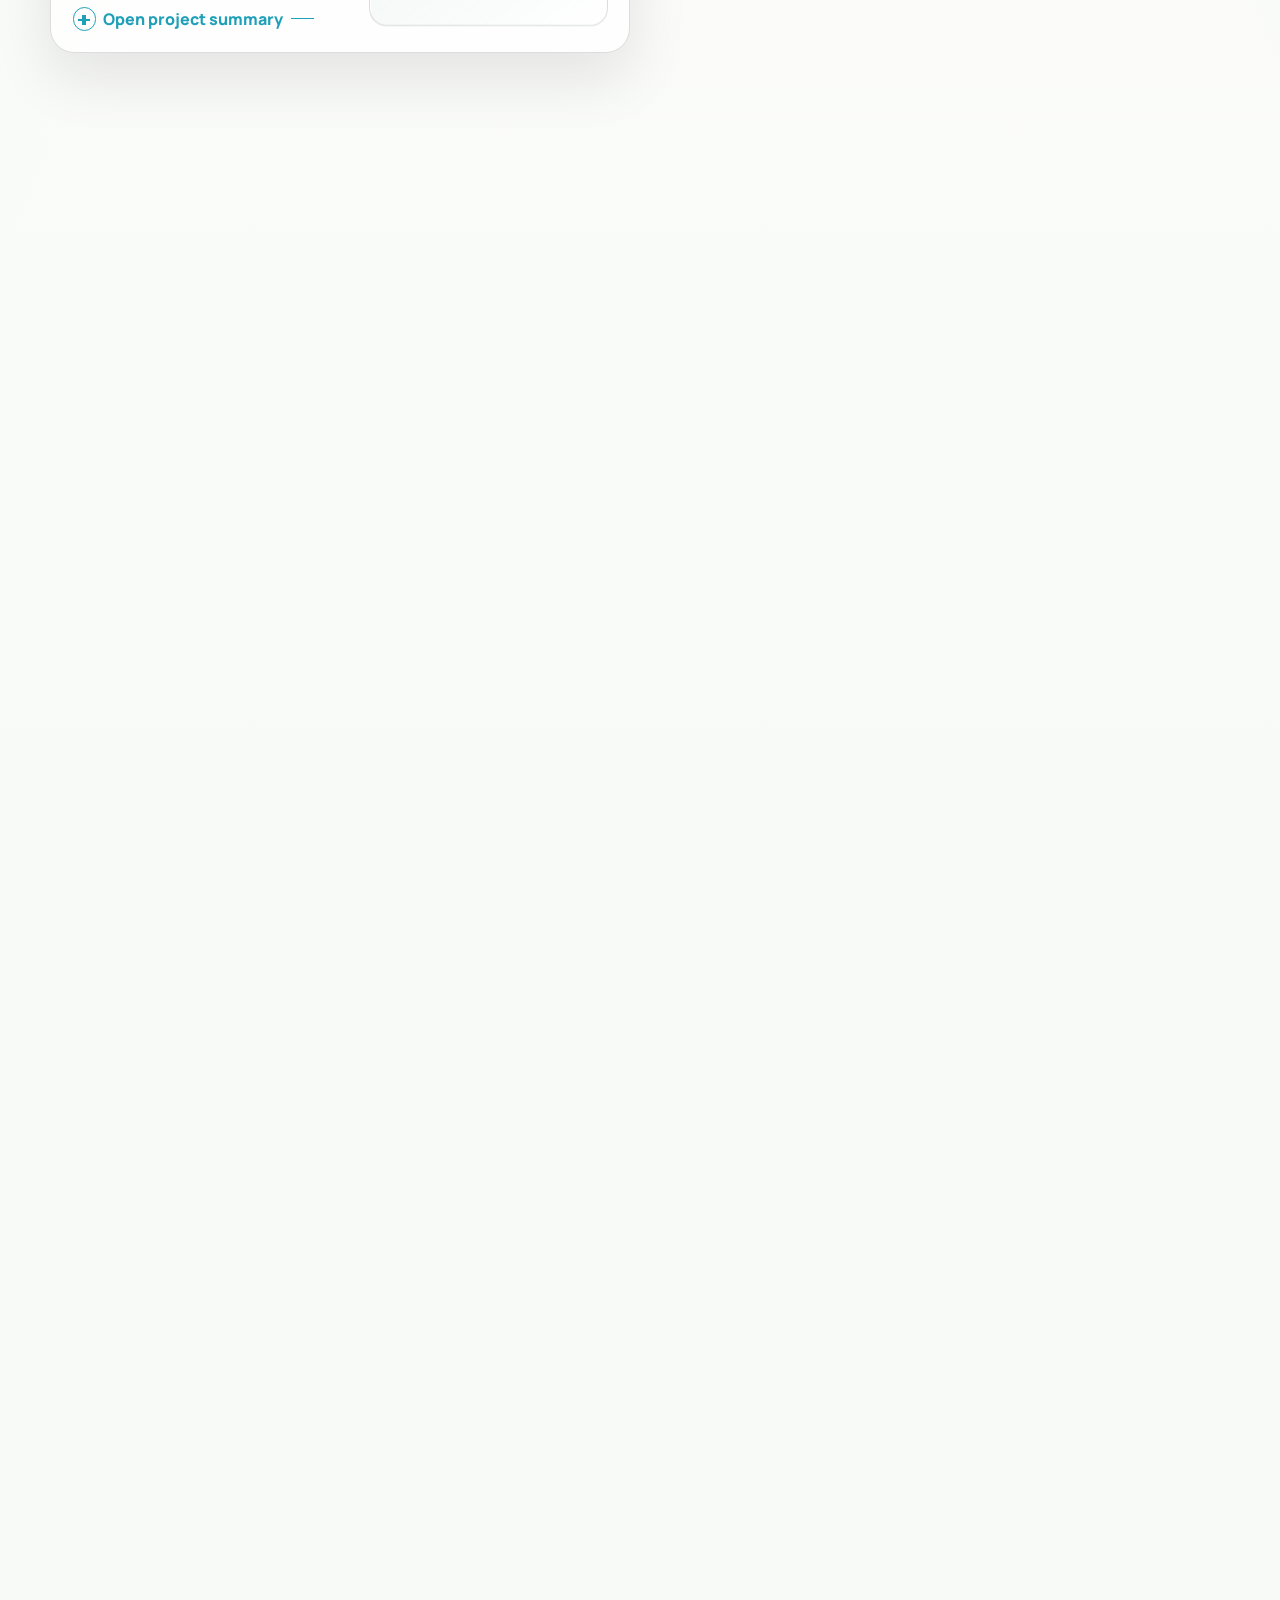
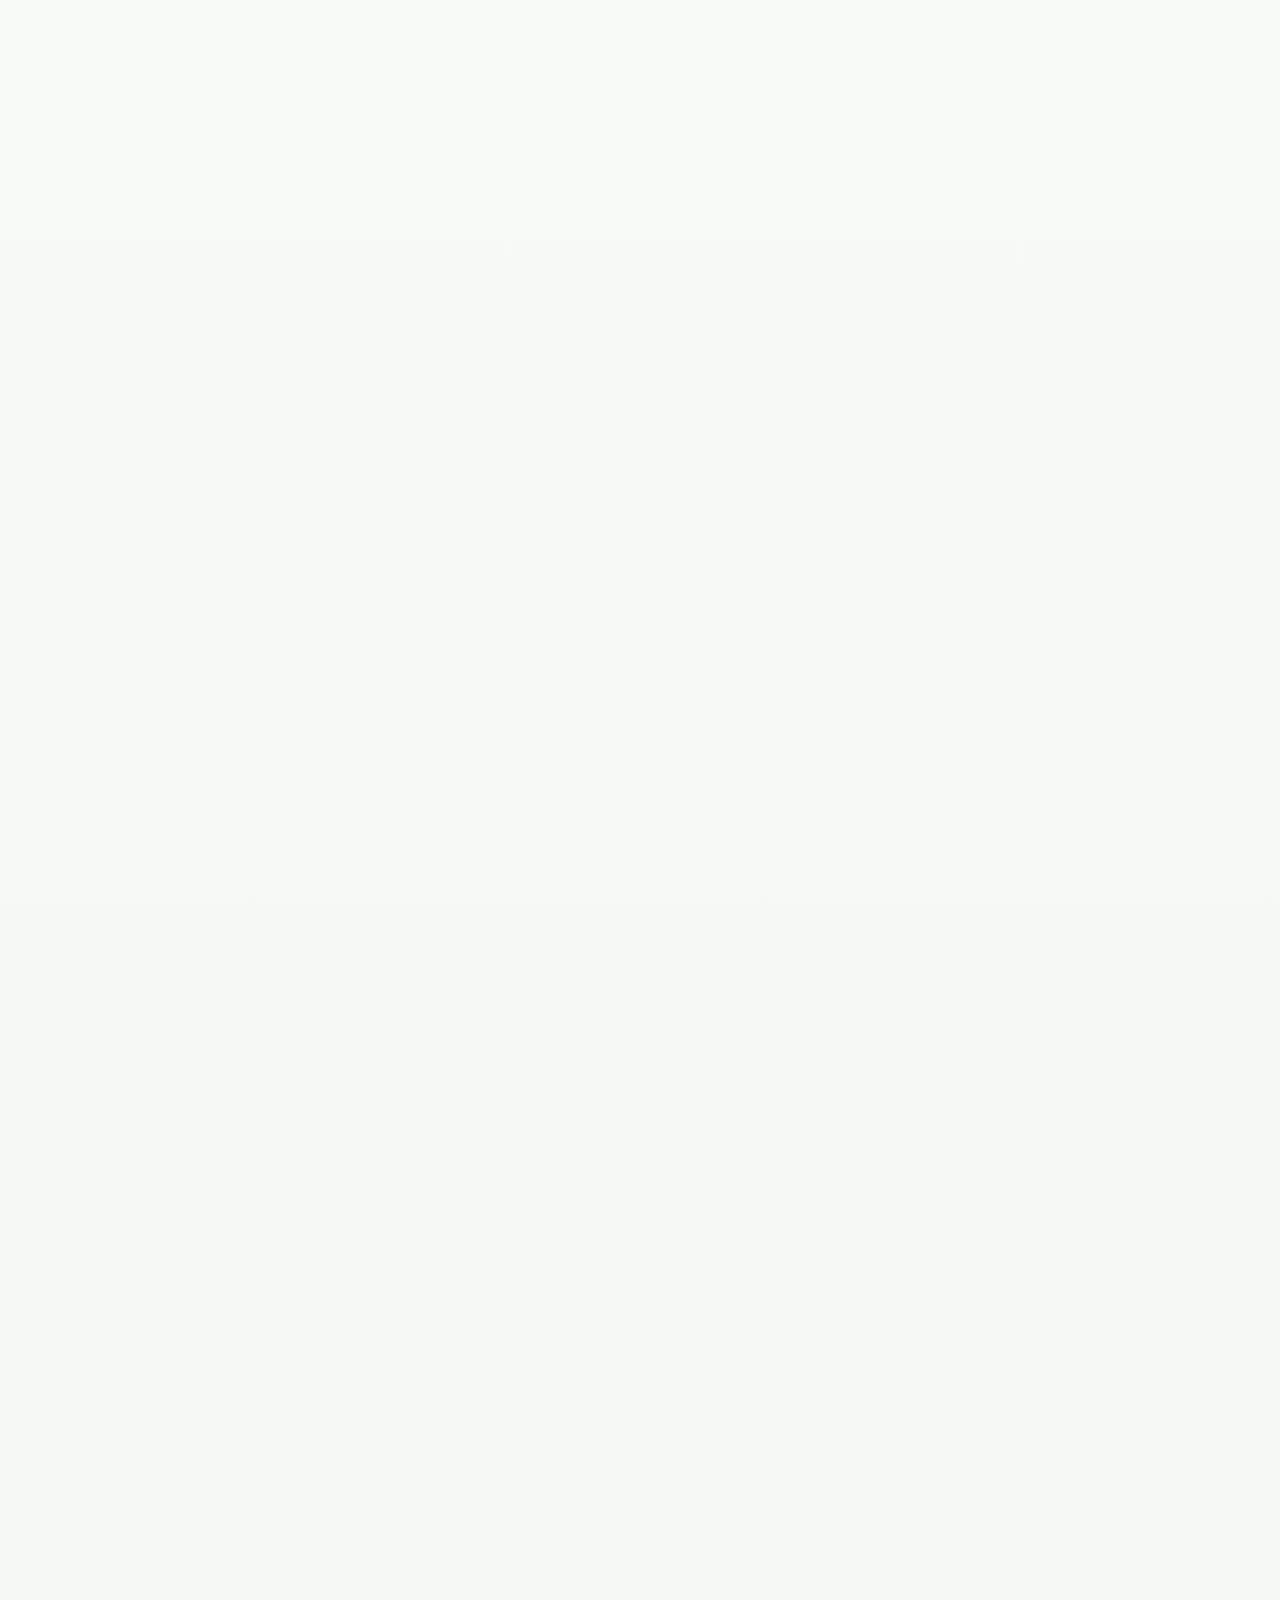
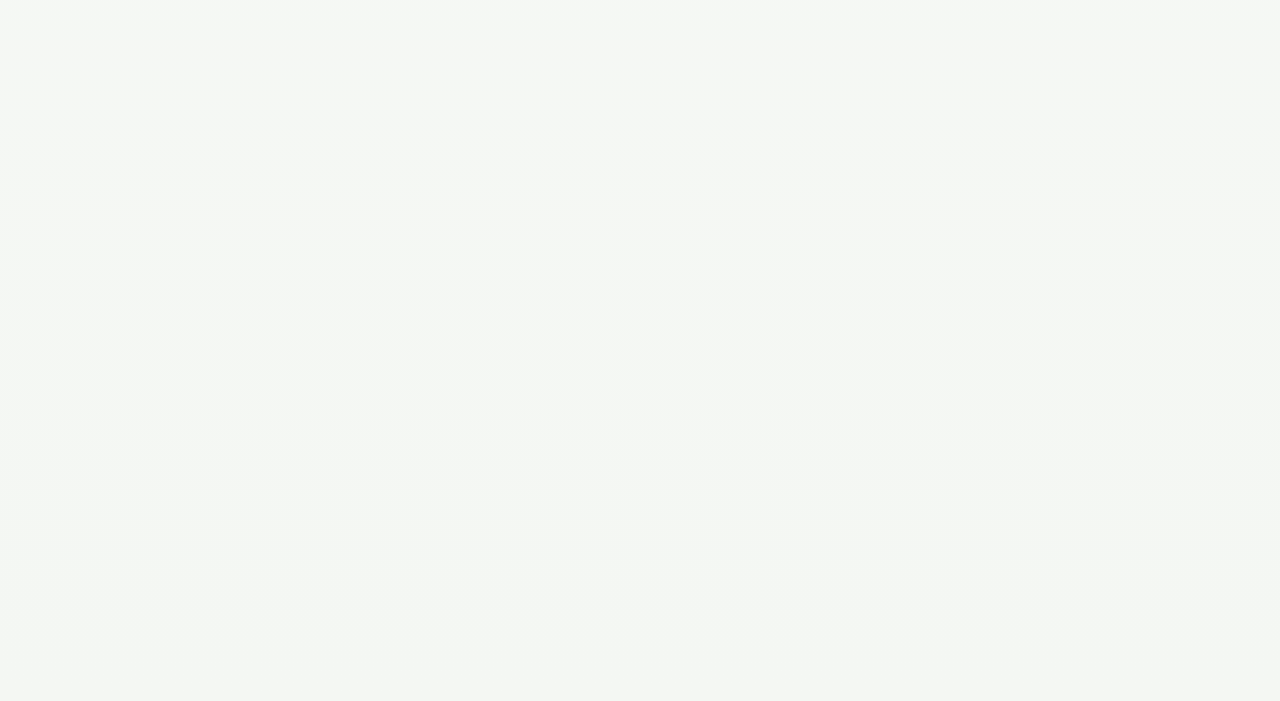
==== commit 91b335c7: "Show the AI profiles note card in English on the home page" ====
--- a/index.html
+++ b/index.html
@@ -706,11 +706,11 @@
           <div class="notes-list">
             <article class="note-card scroll-fade" style="--reveal-delay: 70ms">
               <p class="project-meta">Opinion &middot; 2026 &middot; ES / EN</p>
-              <h3>&laquo;Trabajo en IA&raquo;. &iquest;Pediatra o cirujano?</h3>
+              <h3>&ldquo;I work in AI.&rdquo; Pediatrician or surgeon?</h3>
               <p>
                 On what the &ldquo;AI profile&rdquo; label hides in the job market: very different roles, a real skills gap, and why companies should know what they need before hiring.
               </p>
-              <a class="text-link" href="./perfiles-ia/">Read the post &rarr;</a>
+              <a class="text-link" href="./perfiles-ia/?lang=en">Read the post &rarr;</a>
             </article>
 
             <article class="note-card scroll-fade" style="--reveal-delay: 140ms">
